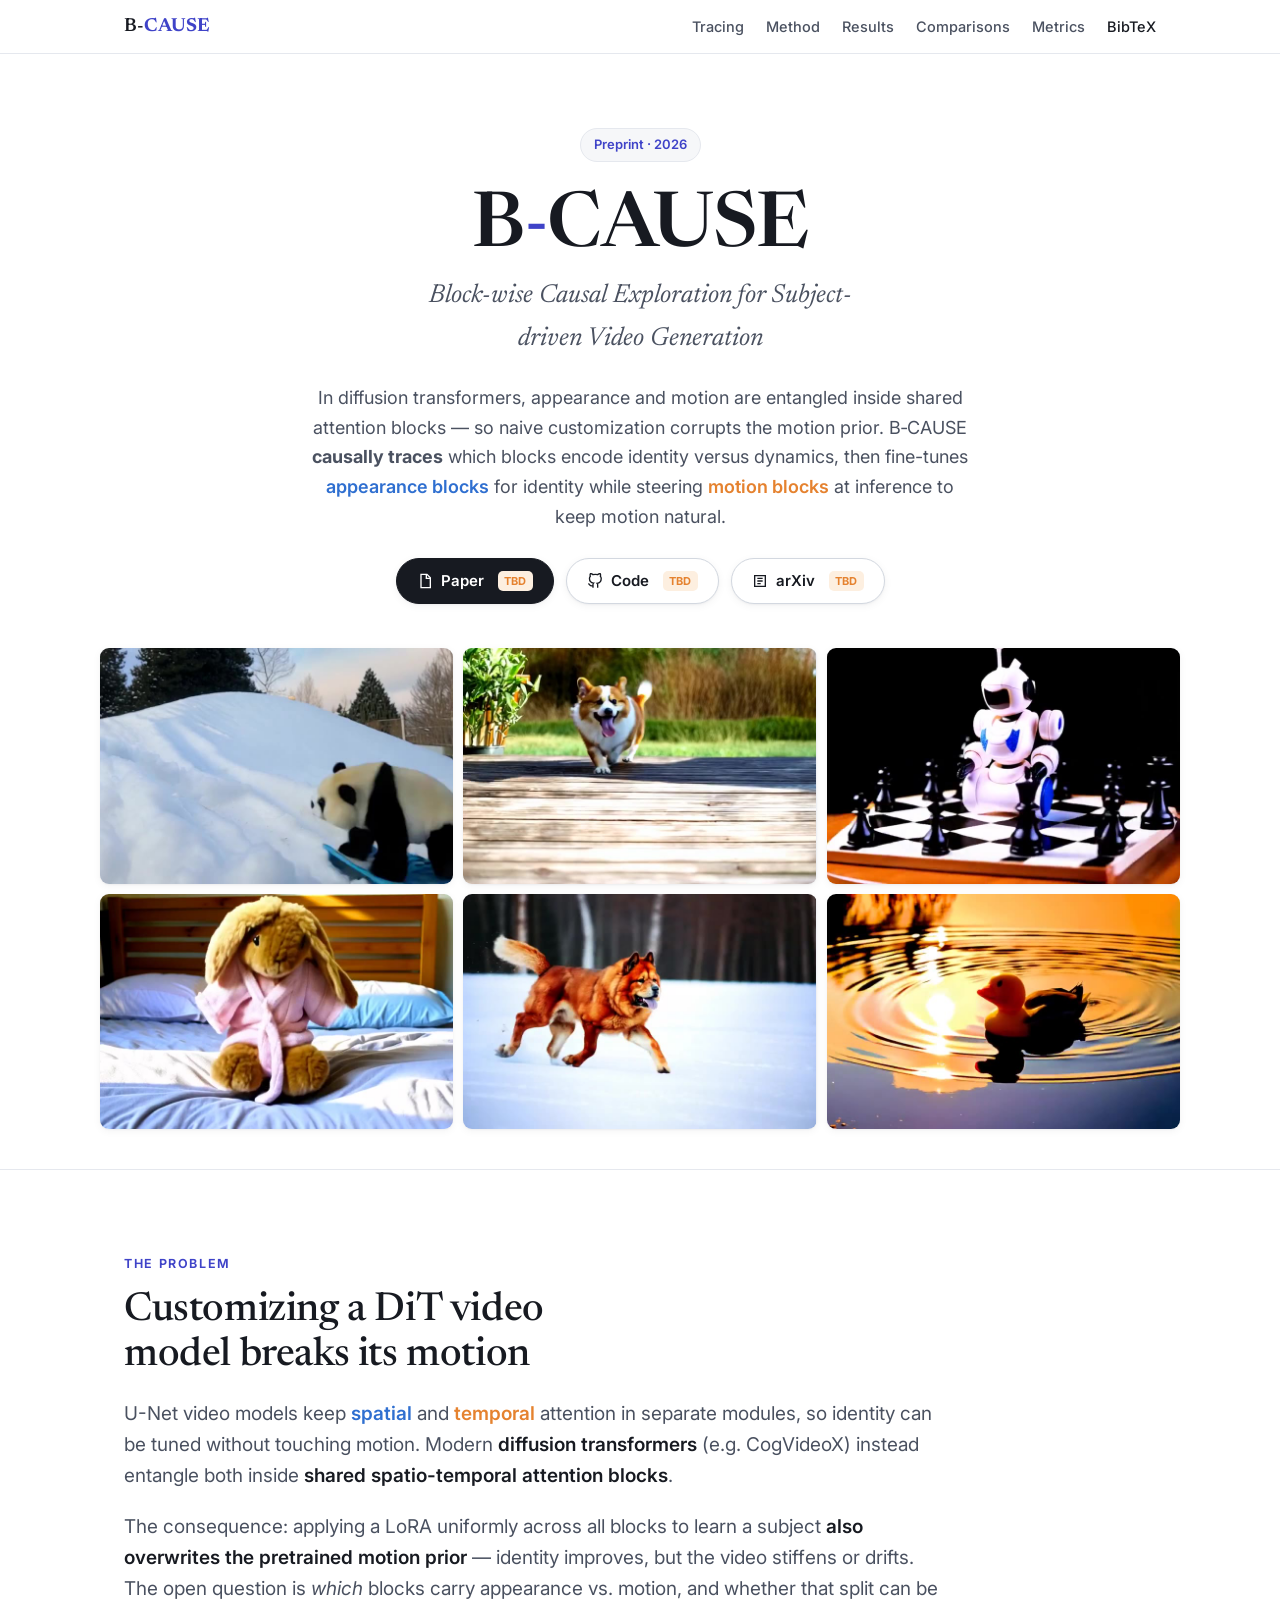
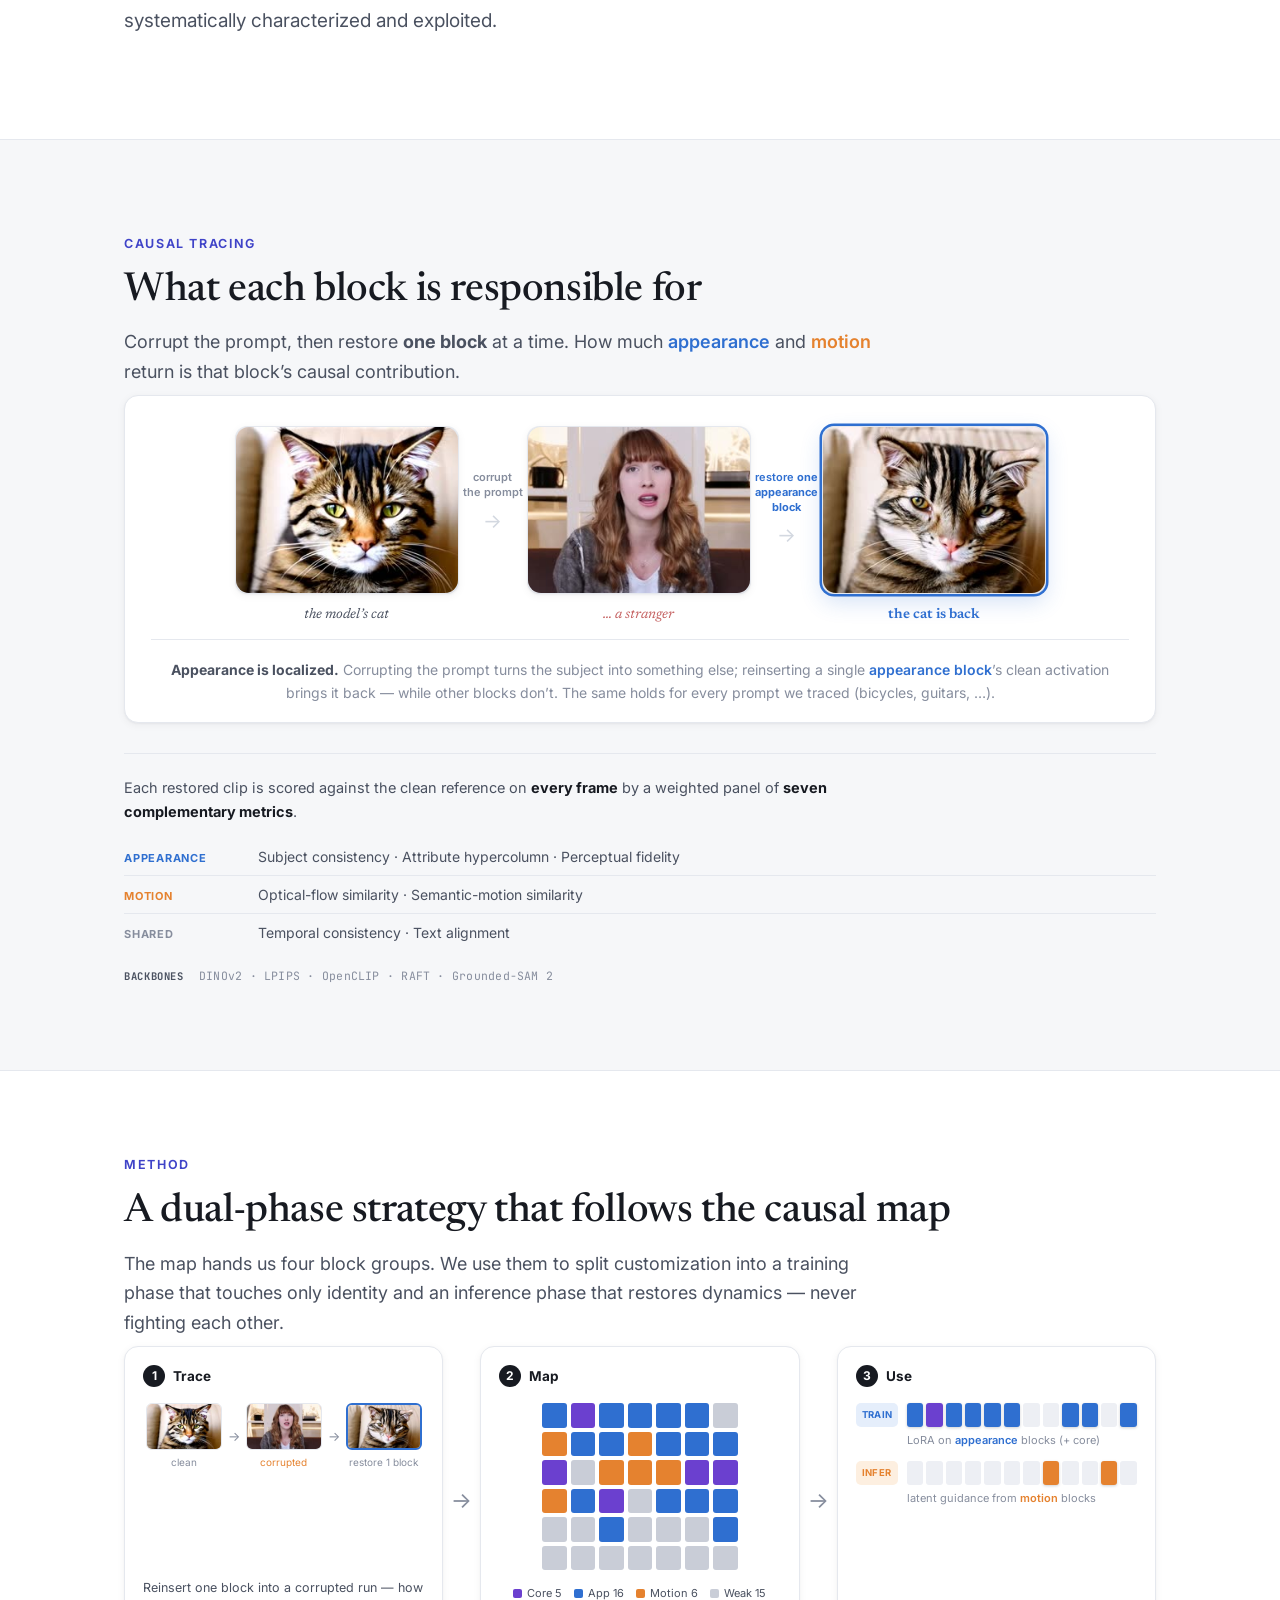
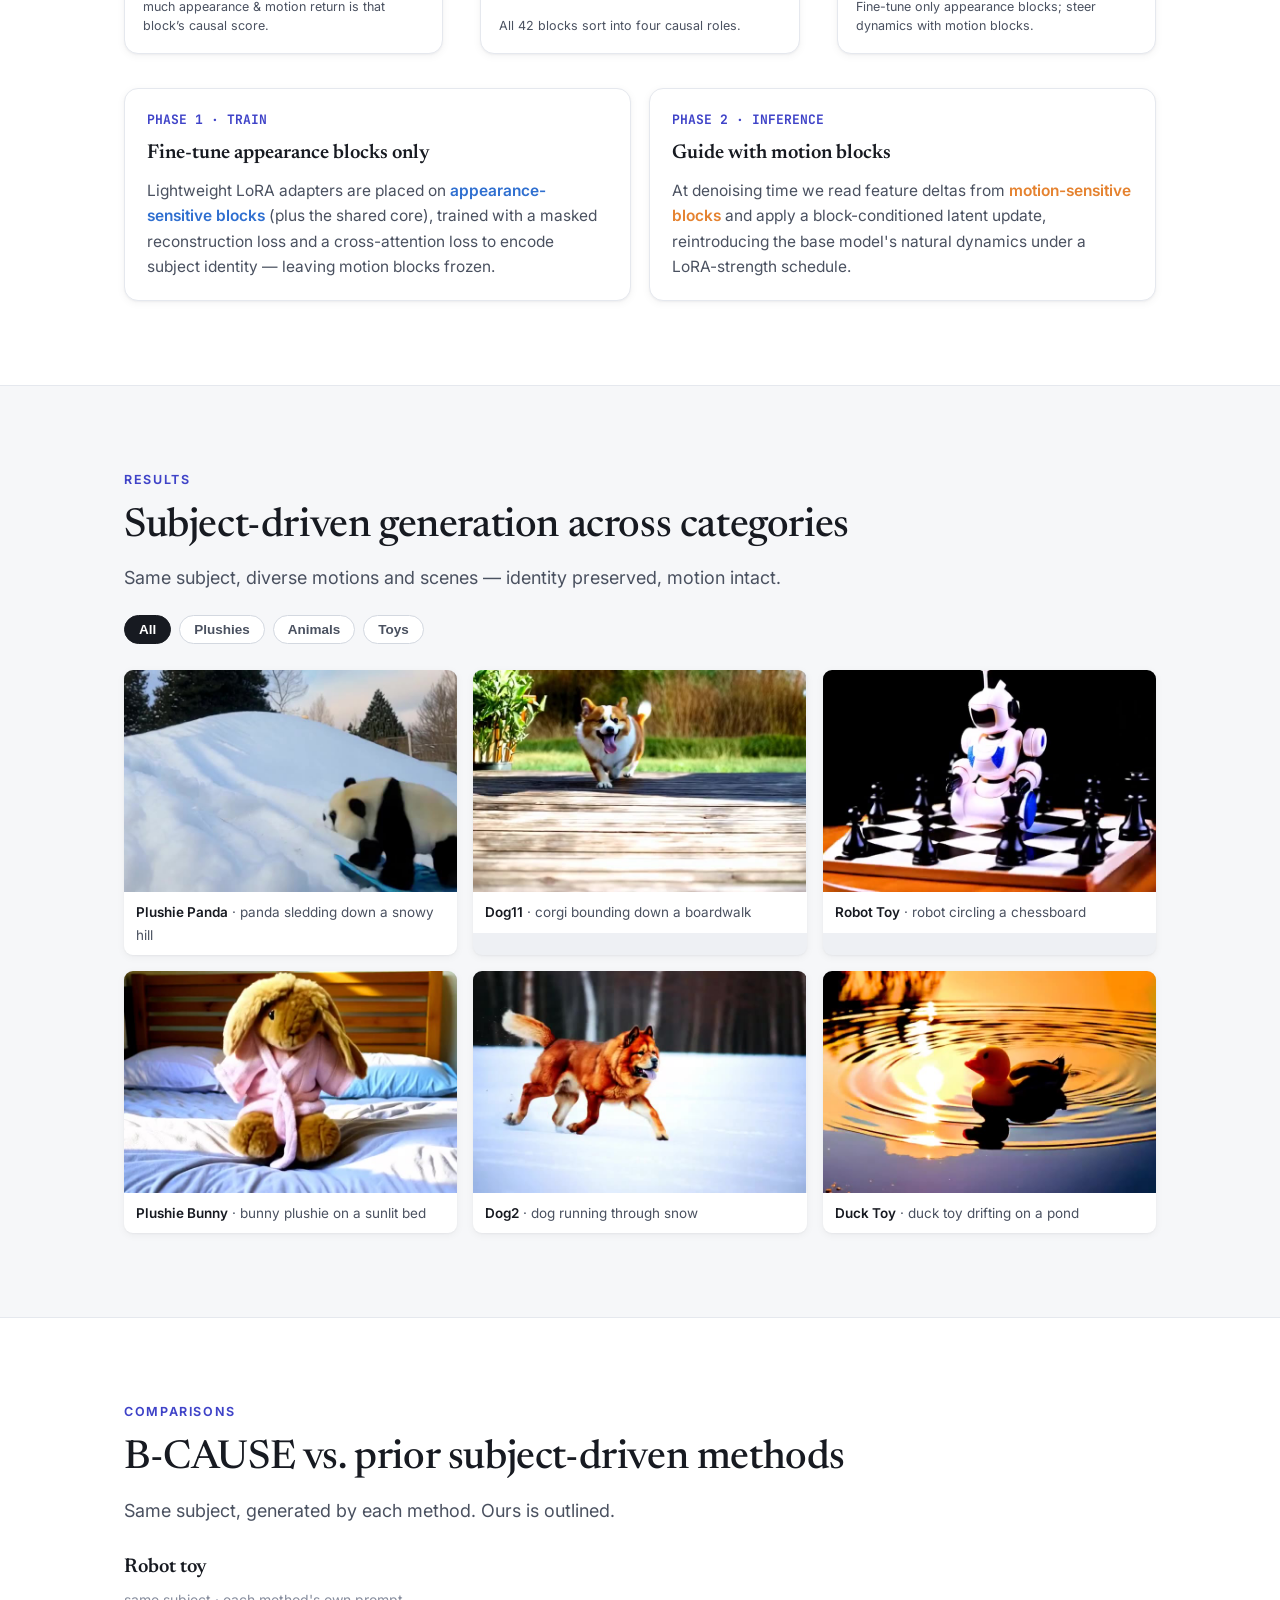
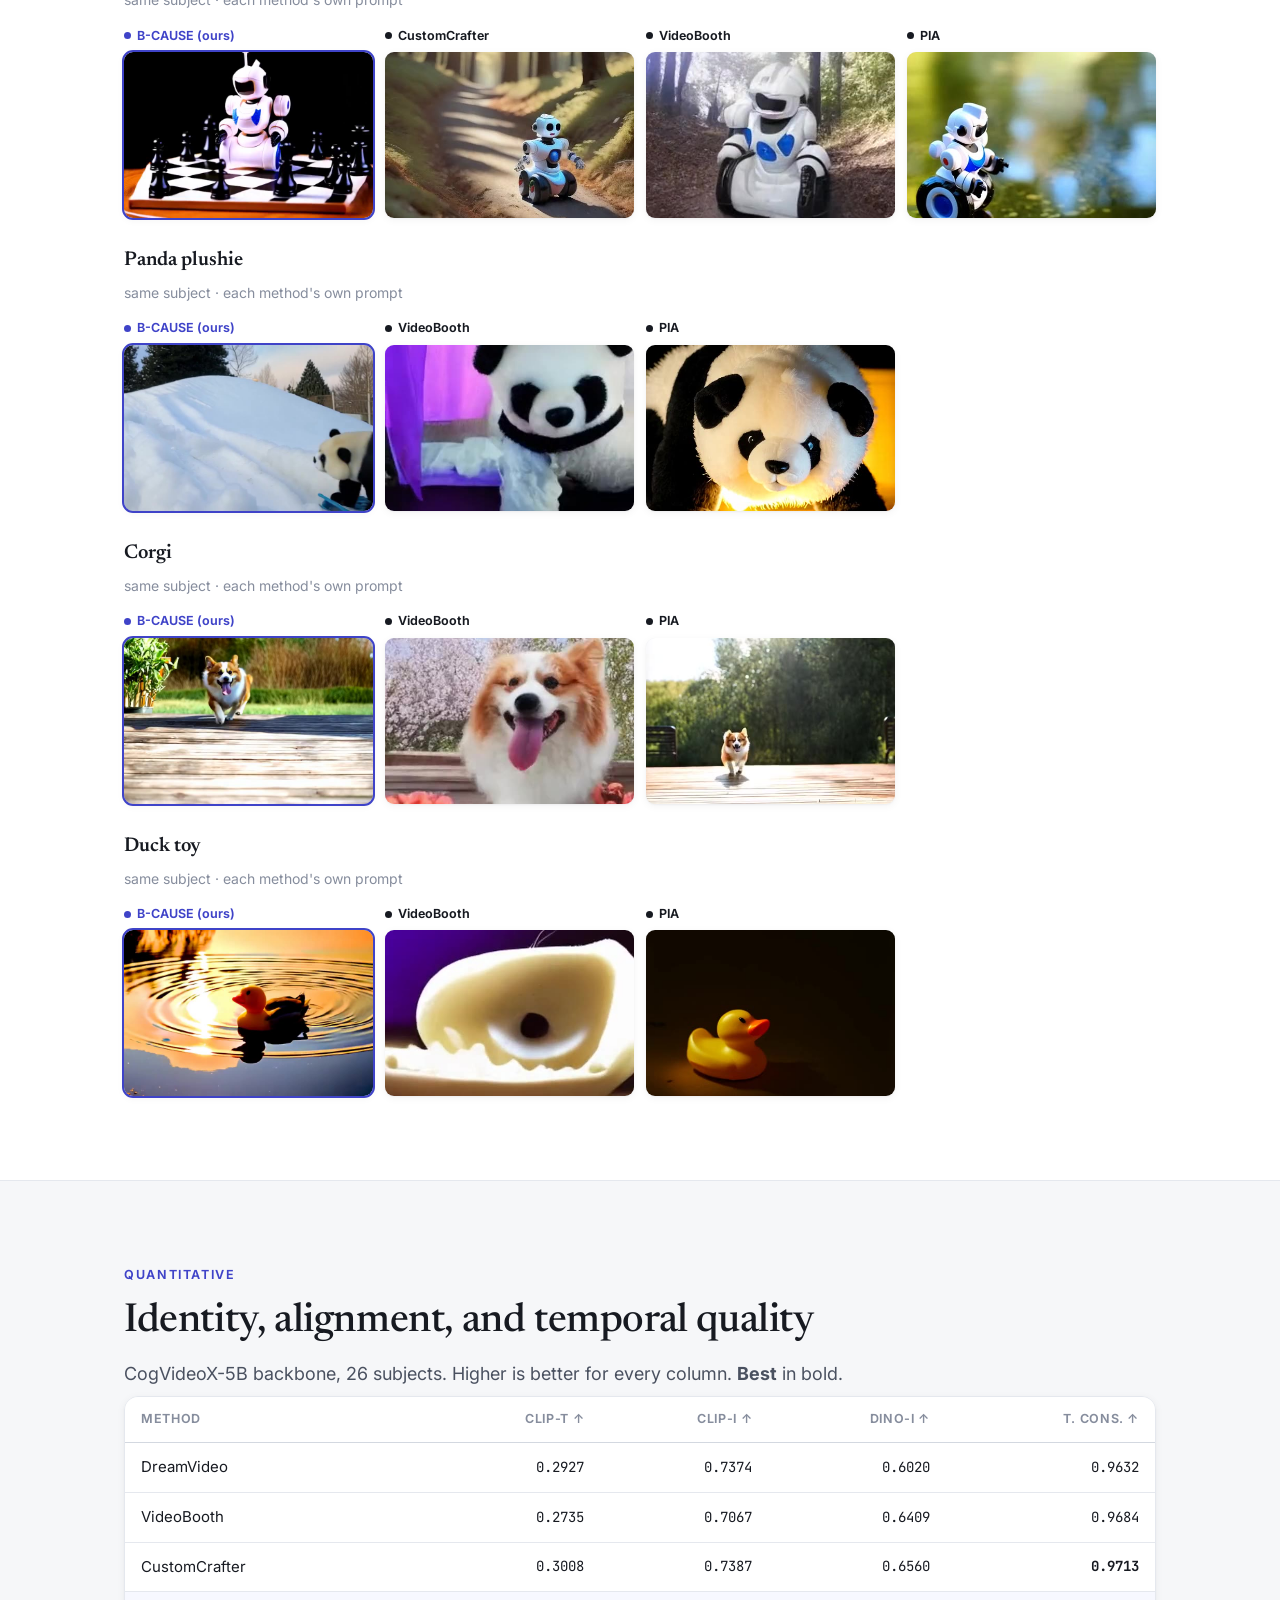
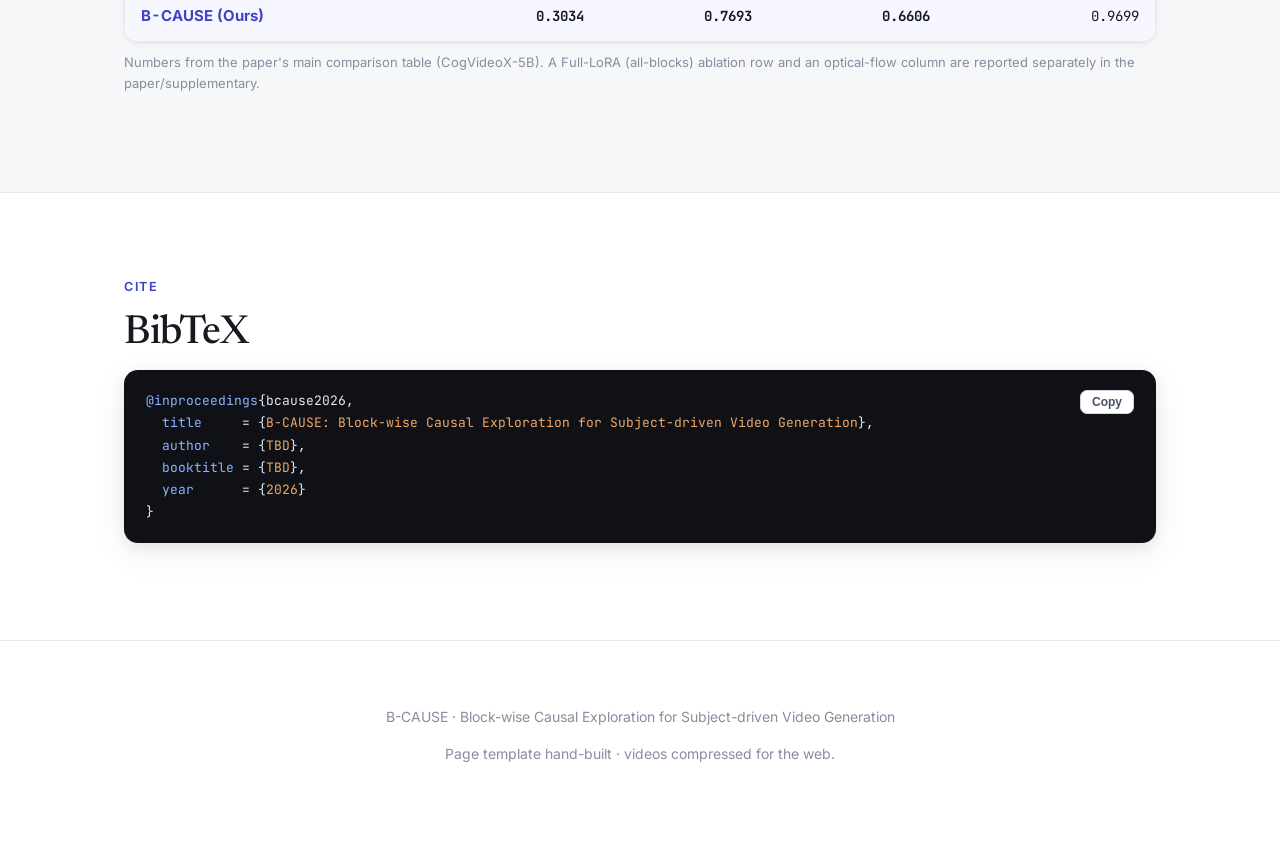
==== index.html @ 6e9d8b95 "Tracing polish: tighten recovery card (smaller images) + rebuild scoring as an aligned professional " ====
<!DOCTYPE html>
<html lang="en">
<head>
<meta charset="utf-8">
<meta name="viewport" content="width=device-width, initial-scale=1">
<title>B-CAUSE: Block-wise Causal Exploration for Subject-driven Video Generation</title>
<meta name="description" content="B-CAUSE traces block-level causal roles in video diffusion transformers, then selectively fine-tunes appearance blocks for subject customization while preserving the pretrained motion prior.">
<link rel="preconnect" href="https://fonts.googleapis.com">
<link rel="preconnect" href="https://fonts.gstatic.com" crossorigin>
<link href="https://fonts.googleapis.com/css2?family=Inter:wght@400;500;600;650;700&family=Newsreader:ital,opsz,wght@0,6..72,400;0,6..72,500;0,6..72,600;1,6..72,400&family=JetBrains+Mono:wght@400;600;700&display=swap" rel="stylesheet">
<link rel="stylesheet" href="css/style.css">
</head>
<body>

<!-- NAV -->
<nav class="nav">
  <div class="nav-inner">
    <span class="nav-logo">B&#8209;<b>CAUSE</b></span>
    <div class="nav-links">
      <a href="#causal-map">Tracing</a>
      <a href="#method">Method</a>
      <a href="#results">Results</a>
      <a href="#comparisons">Comparisons</a>
      <a href="#quant">Metrics</a>
      <a href="#cite">BibTeX</a>
    </div>
  </div>
</nav>

<!-- HERO -->
<header class="hero wrap">
  <div class="venue">Preprint &middot; 2026</div>
  <h1>B<span class="amp">&#8209;</span>CAUSE</h1>
  <p class="subtitle">Block-wise Causal Exploration for Subject-driven Video Generation</p>
  <!-- AUTHORS: intentionally omitted for the portfolio version (see NIGHT_LOG). -->
  <p class="tagline">
    In diffusion transformers, appearance and motion are entangled inside shared attention blocks &mdash;
    so naive customization corrupts the motion prior. B&#8209;CAUSE <b>causally traces</b> which blocks encode
    identity versus dynamics, then fine-tunes <span class="hl-app">appearance blocks</span> for identity while
    steering <span class="hl-mot">motion blocks</span> at inference to keep motion natural.
  </p>
  <div class="btn-row">
    <a class="btn primary" href="#" data-placeholder>
      <svg class="ic" viewBox="0 0 24 24" fill="none" stroke="currentColor" stroke-width="2"><path d="M6 2h9l5 5v15H6z"/><path d="M14 2v6h6"/></svg>
      Paper <span class="placeholder-tag">TBD</span>
    </a>
    <a class="btn" href="#" data-placeholder>
      <svg class="ic" viewBox="0 0 24 24" fill="none" stroke="currentColor" stroke-width="2"><path d="M9 19c-5 1.5-5-2.5-7-3m14 6v-3.9a3.4 3.4 0 0 0-.9-2.6c3-.3 6.2-1.5 6.2-6.7A5.2 5.2 0 0 0 20 4.8 4.9 4.9 0 0 0 19.9 1S18.7.6 16 2.5a13.4 13.4 0 0 0-7 0C6.3.6 5.1 1 5.1 1A4.9 4.9 0 0 0 5 4.8 5.2 5.2 0 0 0 3.7 8.4c0 5.2 3.2 6.4 6.2 6.7a3.4 3.4 0 0 0-.9 2.6V22"/></svg>
      Code <span class="placeholder-tag">TBD</span>
    </a>
    <a class="btn" href="#" data-placeholder>
      <svg class="ic" viewBox="0 0 24 24" fill="none" stroke="currentColor" stroke-width="2"><path d="M4 4h16v16H4z"/><path d="M8 8h8M8 12h8M8 16h5"/></svg>
      arXiv <span class="placeholder-tag">TBD</span>
    </a>
  </div>

  <!-- hero video grid (populated from data/media.json) -->
  <div class="hero-grid" id="heroGrid" aria-label="Representative results"></div>
</header>

<!-- PROBLEM -->
<section id="problem">
  <div class="wrap">
    <p class="eyebrow">The problem</p>
    <div class="problem-statement">
      <h2 class="section-title">Customizing a DiT video model breaks its motion</h2>
      <p>
        U-Net video models keep <span class="hl-app">spatial</span> and <span class="hl-mot">temporal</span>
        attention in separate modules, so identity can be tuned without touching motion. Modern
        <span class="key">diffusion transformers</span> (e.g. CogVideoX) instead entangle both inside
        <span class="key">shared spatio-temporal attention blocks</span>.
      </p>
      <p>
        The consequence: applying a LoRA uniformly across all blocks to learn a subject <span class="key">also
        overwrites the pretrained motion prior</span> &mdash; identity improves, but the video stiffens or drifts.
        The open question is <em>which</em> blocks carry appearance vs. motion, and whether that split can be
        systematically characterized and exploited.
      </p>
    </div>
  </div>
</section>

<!-- CAUSAL MAP (signature interactive) -->
<section id="causal-map" class="alt">
  <div class="wrap cm-wrap">
    <p class="eyebrow">Causal tracing</p>
    <h2 class="section-title">What each block is responsible for</h2>
    <p class="section-lead">
      Corrupt the prompt, then restore <b>one block</b> at a time. How much
      <span class="hl-app">appearance</span> and <span class="hl-mot">motion</span> return is that block&rsquo;s causal contribution.
    </p>

    <figure class="figure cm-figure">
      <div class="recover">
        <figure class="rec-f"><div class="rec-img"><img src="assets/img/tr/cat_clean.jpg" alt="clean cat" loading="lazy"></div><figcaption>the model&rsquo;s cat</figcaption></figure>
        <div class="rec-step"><span class="rs-lab">corrupt<br>the prompt</span><span class="rs-arr">&rarr;</span></div>
        <figure class="rec-f"><div class="rec-img bad"><img src="assets/img/tr/cat_corrupt.jpg" alt="a stranger" loading="lazy"></div><figcaption class="bad">&hellip; a stranger</figcaption></figure>
        <div class="rec-step app"><span class="rs-lab">restore <b>one<br>appearance block</b></span><span class="rs-arr">&rarr;</span></div>
        <figure class="rec-f win"><div class="rec-img"><img src="assets/img/tr/cat_app.jpg" alt="the cat is back" loading="lazy"></div><figcaption class="good">the cat is back</figcaption></figure>
      </div>
      <figcaption><b>Appearance is localized.</b> Corrupting the prompt turns the subject into something else; reinserting a single <span class="hl-app">appearance block</span>&rsquo;s clean activation brings it back &mdash; while other blocks don&rsquo;t. The same holds for every prompt we traced (bicycles, guitars, &hellip;).</figcaption>
    </figure>

    <div class="scoring">
      <p class="sc-lead">Each restored clip is scored against the clean reference on <b>every frame</b> by a weighted panel of <b>seven complementary metrics</b>.</p>
      <dl class="sc-spec">
        <div class="sc-line"><dt class="app">Appearance</dt><dd>Subject consistency &middot; Attribute hypercolumn &middot; Perceptual fidelity</dd></div>
        <div class="sc-line"><dt class="mot">Motion</dt><dd>Optical-flow similarity &middot; Semantic-motion similarity</dd></div>
        <div class="sc-line"><dt class="shared">Shared</dt><dd>Temporal consistency &middot; Text alignment</dd></div>
      </dl>
      <p class="sc-models"><span>Backbones</span> DINOv2 &middot; LPIPS &middot; OpenCLIP &middot; RAFT &middot; Grounded-SAM&nbsp;2</p>
    </div>

  </div>
</section>

<!-- METHOD -->
<section id="method">
  <div class="wrap">
    <p class="eyebrow">Method</p>
    <h2 class="section-title">A dual-phase strategy that follows the causal map</h2>
    <p class="section-lead">
      The map hands us four block groups. We use them to split customization into a training phase that touches
      only identity and an inference phase that restores dynamics &mdash; never fighting each other.
    </p>
    <div class="pipeline" id="pipeline"></div>
    <div class="steps">
      <div class="step">
        <div class="n">PHASE 1 &middot; TRAIN</div>
        <h3>Fine-tune appearance blocks only</h3>
        <p>Lightweight LoRA adapters are placed on <span class="hl-app">appearance-sensitive blocks</span> (plus the shared core), trained with a masked reconstruction loss and a cross-attention loss to encode subject identity &mdash; leaving motion blocks frozen.</p>
      </div>
      <div class="step">
        <div class="n">PHASE 2 &middot; INFERENCE</div>
        <h3>Guide with motion blocks</h3>
        <p>At denoising time we read feature deltas from <span class="hl-mot">motion-sensitive blocks</span> and apply a block-conditioned latent update, reintroducing the base model's natural dynamics under a LoRA-strength schedule.</p>
      </div>
    </div>
  </div>
</section>

<!-- RESULTS GALLERY -->
<section id="results" class="alt">
  <div class="wrap">
    <p class="eyebrow">Results</p>
    <h2 class="section-title">Subject-driven generation across categories</h2>
    <p class="section-lead">Same subject, diverse motions and scenes &mdash; identity preserved, motion intact.</p>
    <div class="filter-row" id="galFilters"></div>
    <div class="gallery-grid" id="galleryGrid"></div>
  </div>
</section>

<!-- COMPARISONS -->
<section id="comparisons">
  <div class="wrap">
    <p class="eyebrow">Comparisons</p>
    <h2 class="section-title">B-CAUSE vs. prior subject-driven methods</h2>
    <p class="section-lead">Same subject, generated by each method. Ours is outlined.</p>
    <div id="cmpContainer"></div>
  </div>
</section>

<!-- QUANTITATIVE -->
<section id="quant" class="alt">
  <div class="wrap">
    <p class="eyebrow">Quantitative</p>
    <h2 class="section-title">Identity, alignment, and temporal quality</h2>
    <p class="section-lead" id="quantLead">CogVideoX-5B backbone. Higher is better for all columns.</p>
    <div class="tbl-scroll" id="metricsTable"></div>
    <p class="tbl-note" id="metricsNote"></p>
  </div>
</section>

<!-- CITE -->
<section id="cite">
  <div class="wrap">
    <p class="eyebrow">Cite</p>
    <h2 class="section-title">BibTeX</h2>
    <pre class="bibtex" id="bibtex"><button class="copy-btn" onclick="copyBib()">Copy</button><span class="k">@inproceedings</span>{bcause2026,
  <span class="k">title</span>     = {<span class="s">B-CAUSE: Block-wise Causal Exploration for Subject-driven Video Generation</span>},
  <span class="k">author</span>    = {<span class="s">TBD</span>},
  <span class="k">booktitle</span> = {<span class="s">TBD</span>},
  <span class="k">year</span>      = {<span class="s">2026</span>}
}</pre>
  </div>
</section>

<footer>
  <div class="wrap">
    <p>B-CAUSE &middot; Block-wise Causal Exploration for Subject-driven Video Generation</p>
    <p style="margin-top:6px">Page template hand-built &middot; videos compressed for the web.</p>
  </div>
</footer>

<script src="js/main.js"></script>
<script src="js/pipeline.js"></script>
</body>
</html>
---- css/style.css ----
/* ============================================================
   B-CAUSE project page — clean light academic system
   Palette aligned to paper Fig.B: appearance = blue, motion = orange
   ============================================================ */
:root {
  /* ink */
  --ink: #171a21;
  --ink-2: #4a5160;
  --muted: #868d9d;
  /* surfaces */
  --surface: #ffffff;
  --surface-alt: #f6f7f9;
  --surface-sunk: #eef0f4;
  --hairline: #e5e8ee;
  --hairline-strong: #d3d8e0;
  /* brand */
  --accent: #3f43c8;      /* indigo — links / UI */
  --accent-ink: #2e31a6;
  /* semantic (block groups) */
  --app: #2f6fd0;         /* appearance — blue */
  --app-soft: #e5eefb;
  --mot: #e5822f;         /* motion — orange */
  --mot-soft: #fdefe0;
  --core: #6b40cf;        /* core — purple */
  --core-soft: #ece5fb;
  --weak: #aeb5c2;        /* weak — gray */
  --weak-soft: #eef0f3;
  /* geometry */
  --maxw: 1080px;
  --radius: 14px;
  --radius-sm: 9px;
  --shadow-sm: 0 1px 2px rgba(20,24,34,.04), 0 2px 8px rgba(20,24,34,.05);
  --shadow-md: 0 4px 14px rgba(20,24,34,.07), 0 10px 34px rgba(20,24,34,.07);
  --shadow-lg: 0 10px 40px rgba(20,24,34,.12);
  --sans: "Inter", system-ui, -apple-system, "Segoe UI", Roboto, sans-serif;
  --serif: "Newsreader", Georgia, "Times New Roman", serif;
  --mono: "JetBrains Mono", ui-monospace, "SF Mono", Menlo, monospace;
}

* { box-sizing: border-box; }
html { scroll-behavior: smooth; -webkit-text-size-adjust: 100%; }
body {
  margin: 0;
  font-family: var(--sans);
  color: var(--ink);
  background: var(--surface);
  line-height: 1.65;
  font-size: 17px;
  -webkit-font-smoothing: antialiased;
  text-rendering: optimizeLegibility;
}
img, video { max-width: 100%; display: block; }
a { color: var(--accent); text-decoration: none; }
a:hover { color: var(--accent-ink); }
::selection { background: #dfe2fb; }

/* ---------- layout ---------- */
.wrap { max-width: var(--maxw); margin: 0 auto; padding: 0 24px; }
section { padding: 84px 0; border-top: 1px solid var(--hairline); }
section.alt { background: var(--surface-alt); }
.eyebrow {
  font-size: 12.5px; font-weight: 650; letter-spacing: .13em; text-transform: uppercase;
  color: var(--accent); margin: 0 0 14px;
}
h2.section-title {
  font-family: var(--serif); font-weight: 500; font-size: clamp(28px, 4vw, 40px);
  line-height: 1.12; letter-spacing: -.01em; margin: 0 0 14px;
}
.section-lead { font-size: 18px; color: var(--ink-2); max-width: 68ch; margin: 0 0 8px; }

/* ---------- nav ---------- */
.nav {
  position: sticky; top: 0; z-index: 50;
  backdrop-filter: saturate(1.4) blur(10px);
  background: rgba(255,255,255,.82);
  border-bottom: 1px solid var(--hairline);
}
.nav-inner { max-width: var(--maxw); margin: 0 auto; padding: 11px 24px;
  display: flex; align-items: center; gap: 20px; }
.nav-logo { font-family: var(--serif); font-weight: 600; font-size: 19px; letter-spacing: .01em; color: var(--ink); }
.nav-logo b { color: var(--accent); }
.nav-links { margin-left: auto; display: flex; gap: 22px; }
.nav-links a { color: var(--ink-2); font-size: 14.5px; font-weight: 500; }
.nav-links a:hover { color: var(--ink); }
@media (max-width: 720px) { .nav-links { display: none; } }

/* ---------- hero ---------- */
.hero { padding: 74px 0 40px; text-align: center; border-top: none; }
.hero h1 {
  font-family: var(--serif); font-weight: 550;
  font-size: clamp(38px, 7vw, 76px); line-height: 1.02; letter-spacing: -.02em;
  margin: 6px 0 8px;
}
.hero h1 .amp { color: var(--accent); }
.hero .subtitle {
  font-family: var(--serif); font-style: italic; font-weight: 400;
  font-size: clamp(19px, 2.6vw, 26px); color: var(--ink-2); margin: 0 auto 22px; max-width: 30ch;
}
.hero .tagline { font-size: 18px; color: var(--ink-2); max-width: 60ch; margin: 0 auto 26px; }
.venue { display: inline-block; font-size: 13px; font-weight: 600; color: var(--accent);
  background: var(--surface-alt); border: 1px solid var(--hairline);
  padding: 5px 13px; border-radius: 100px; margin-bottom: 22px; }
.authors { color: var(--ink-2); font-size: 16px; margin: 0 0 4px; }
.affil { color: var(--muted); font-size: 14px; margin: 0 0 24px; }

.btn-row { display: flex; gap: 12px; justify-content: center; flex-wrap: wrap; margin-bottom: 8px; }
.btn {
  display: inline-flex; align-items: center; gap: 8px;
  padding: 10px 20px; border-radius: 100px; font-weight: 600; font-size: 15px;
  border: 1px solid var(--hairline-strong); background: var(--surface); color: var(--ink);
  box-shadow: var(--shadow-sm); transition: transform .15s ease, box-shadow .15s ease, border-color .15s;
}
.btn:hover { transform: translateY(-1px); box-shadow: var(--shadow-md); color: var(--ink); border-color: var(--hairline-strong); }
.btn.primary { background: var(--ink); color: #fff; border-color: var(--ink); }
.btn.primary:hover { color: #fff; }
.btn .ic { width: 16px; height: 16px; }
.placeholder-tag { font-size: 11px; font-weight: 700; color: var(--mot);
  background: var(--mot-soft); padding: 1px 6px; border-radius: 5px; margin-left: 6px; letter-spacing: .03em; }

/* ---------- hero video grid ---------- */
.hero-grid {
  margin-top: 44px; display: grid; gap: 10px;
  grid-template-columns: repeat(3, 1fr);
}
.hero-grid .cell { border-radius: var(--radius-sm); overflow: hidden; background: var(--surface-sunk);
  aspect-ratio: 3/2; box-shadow: var(--shadow-sm); }
.hero-grid video { width: 100%; height: 100%; object-fit: cover; }
@media (max-width: 900px) { .hero-grid { grid-template-columns: repeat(2, 1fr); } }

/* ---------- generic video card ---------- */
.vcard { border-radius: var(--radius-sm); overflow: hidden; background: var(--surface-sunk);
  box-shadow: var(--shadow-sm); position: relative; }
.vcard video { width: 100%; aspect-ratio: 3/2; object-fit: cover; background: #000; }
.vcard .cap { padding: 9px 12px; font-size: 13.5px; color: var(--ink-2); background: var(--surface); }
.vcard .cap b { color: var(--ink); font-weight: 600; }

/* ---------- gallery ---------- */
.filter-row { display: flex; gap: 8px; flex-wrap: wrap; margin: 22px 0 26px; }
.chip {
  font-size: 13.5px; font-weight: 600; color: var(--ink-2);
  padding: 6px 14px; border-radius: 100px; border: 1px solid var(--hairline-strong);
  background: var(--surface); cursor: pointer; transition: all .15s;
}
.chip:hover { border-color: var(--muted); color: var(--ink); }
.chip.on { background: var(--ink); color: #fff; border-color: var(--ink); }
.gallery-grid { display: grid; grid-template-columns: repeat(3, 1fr); gap: 16px; }
@media (max-width: 860px) { .gallery-grid { grid-template-columns: repeat(2, 1fr); } }
@media (max-width: 560px) { .gallery-grid { grid-template-columns: 1fr; } }

/* ---------- problem band ---------- */
.problem-statement { max-width: 74ch; }
.problem-statement p { font-size: 19px; color: var(--ink-2); }
.problem-statement .section-title { max-width: 20ch; }
.key { color: var(--ink); font-weight: 600; }
.hl-app { color: var(--app); font-weight: 600; }
.hl-mot { color: var(--mot); font-weight: 600; }

/* ============================================================
   Interactive causal map
   ============================================================ */
.cm-wrap { margin-top: 10px; }
.cm-layout { display: grid; grid-template-columns: minmax(0, 1fr) 340px; gap: 28px; align-items: start; }
.cm-layout > div:first-child { min-width: 0; }
@media (max-width: 900px) { .cm-layout { grid-template-columns: minmax(0, 1fr); } }

.cm-legend { display: flex; gap: 16px; flex-wrap: wrap; margin: 6px 0 18px; align-items: center; }
.cm-legend .lg { display: inline-flex; align-items: center; gap: 7px; font-size: 13.5px; color: var(--ink-2); cursor: pointer;
  padding: 3px 4px; border-radius: 6px; user-select: none; }
.cm-legend .lg:hover { color: var(--ink); }
.cm-legend .sw { width: 13px; height: 13px; border-radius: 4px; }
.cm-legend .lg.off { opacity: .38; }

.cm-chart {
  background: var(--surface); border: 1px solid var(--hairline); border-radius: var(--radius);
  padding: 18px 16px 10px; box-shadow: var(--shadow-sm); overflow-x: auto; min-width: 0;
}
.cm-bars { min-width: 0; position: relative; }
.cm-dumb { width: 100%; height: auto; display: block; overflow: visible; }
/* specialization scorecards */
.spec-row { display: flex; align-items: center; gap: 22px; padding: 15px 10px; border-bottom: 1px solid var(--hairline);
  cursor: pointer; transition: background .12s; border-radius: 8px; }
.spec-row:hover, .spec-row.active { background: var(--surface-alt); }
.spec-row.grp-start { margin-top: 10px; }
.sr-cat { flex: 0 0 100px; font-size: 13px; color: var(--ink-2); display: flex; align-items: center; gap: 8px; }
.sr-cat b { font-family: var(--serif); font-size: 18px; font-weight: 600; color: var(--ink); }
.sr-dot { width: 11px; height: 11px; border-radius: 50%; flex: 0 0 auto; }
.sr-dot.core { background: var(--core); } .sr-dot.app { background: var(--app); }
.sr-dot.mot { background: var(--mot); } .sr-dot.weak { background: var(--weak); }
.sr-meters { display: flex; gap: 30px; flex: 1; min-width: 0; }
.sr-m { display: flex; align-items: center; gap: 11px; flex: 1; min-width: 0; }
.sr-mlab { font-size: 12.5px; color: var(--ink-2); font-weight: 600; flex: 0 0 74px; text-align: right; }
.sr-track { flex: 1; height: 9px; background: #eceef3; border-radius: 6px; overflow: hidden; min-width: 48px; }
.sr-fill { height: 100%; border-radius: 6px; transition: width .3s ease; }
.sr-fill.app { background: var(--app); }
.sr-fill.mot { background: var(--mot); }
.sr-word { font-size: 11.5px; font-weight: 700; flex: 0 0 40px; }
.sr-word.s { color: var(--ink); }
.sr-word.w { color: var(--muted); }
.sr-arrow { color: var(--muted); font-size: 19px; flex: 0 0 auto; }
.sr-out { flex: 0 0 auto; display: flex; align-items: center; gap: 13px; }
.sr-role { font-size: 12.5px; color: var(--muted); }
.sr-concl { font-size: 14px; font-weight: 700; padding: 6px 15px; border-radius: 100px; flex: 0 0 auto; white-space: nowrap; }
.sr-concl.core { color: var(--core); background: var(--core-soft); }
.sr-concl.app { color: var(--app); background: var(--app-soft); }
.sr-concl.mot { color: var(--mot); background: var(--mot-soft); }
.sr-concl.weak { color: #6b7280; background: var(--weak-soft); }
@media (max-width: 820px) {
  .spec-row { flex-wrap: wrap; gap: 8px 16px; }
  .sr-meters { flex-basis: 100%; order: 3; flex-direction: column; gap: 8px; }
  .sr-out { order: 2; margin-left: auto; } .sr-arrow { display: none; }
  .sr-role { display: none; }
}
.cm-dz { cursor: pointer; }
.cm-sbar { transition: filter .12s; }
.cm-dz:hover .cm-sbar, .cm-dz.active .cm-sbar { filter: drop-shadow(0 2px 5px rgba(20,24,34,.3)); }
.cm-dz.active .cm-blab { fill: var(--ink); font-weight: 700; }
.cm-blab { font-family: var(--mono); font-size: 13px; font-weight: 600; fill: var(--ink-2); transition: fill .12s; }
.cm-zlab { font-family: var(--mono); font-size: 11px; fill: #aeb4c0; }
.cm-glab { font-family: var(--sans); font-size: 13px; font-weight: 600; }
.cm-axtitle { font-family: var(--mono); font-size: 12px; fill: var(--muted); letter-spacing: .02em; }
.cm-dircue { font-family: var(--sans); font-size: 11.5px; font-weight: 700; opacity: .9; }
.cm-slope { transition: stroke-width .14s; }
.cm-sd { transition: r .14s; filter: drop-shadow(0 1px 2px rgba(20,24,34,.18)); }
.cm-halo { transition: opacity .14s, r .14s; }
.cm-dz:hover .cm-slope, .cm-dz.active .cm-slope { stroke-width: 5; }
.cm-dz:hover .cm-sd, .cm-dz.active .cm-sd { r: 8; }
.cm-dz:hover .cm-halo, .cm-dz.active .cm-halo { opacity: .3; r: 14; }
.cm-dz .cm-blab { transition: fill .14s; }
.cm-dz.active .cm-blab, .cm-dz:hover .cm-blab { fill: var(--ink); }
.dotleg { display: inline-block; width: 11px; height: 11px; border-radius: 50%; vertical-align: -1px; margin-right: 3px; }
.dotleg.app { background: var(--app); }
.dotleg.mot { background: var(--mot); }
.cm-col { flex: 1 1 0; display: flex; flex-direction: column; cursor: pointer; position: relative; }
.cm-half { height: 150px; width: 100%; display: flex; justify-content: center; position: relative; z-index: 1; }
.cm-half.up { align-items: flex-end; }
.cm-half.down { align-items: flex-start; }
.cm-half .bar { position: relative; width: 60%; min-height: 1.5px; transition: opacity .15s, filter .15s; }
.cm-col.core .bar { width: 74%; }
.cm-coreband { position: absolute; inset: 9px 8% 15px 8%; background: rgba(107, 64, 207, .085);
  border-radius: 6px; z-index: 0; pointer-events: none; transition: background .15s; }
.cm-col.core:hover .cm-coreband, .cm-col.core.active .cm-coreband { background: rgba(107, 64, 207, .17); }
.cm-star { position: absolute; top: -3px; left: 50%; transform: translateX(-50%); color: var(--core);
  font-size: 11px; line-height: 1; z-index: 2; pointer-events: none; }
.cm-half.up .bar { border-radius: 3px 3px 0 0; }
.cm-half.down .bar { border-radius: 0 0 3px 3px; }
.cm-dot { position: absolute; left: 50%; border-radius: 50%; box-shadow: 0 0 0 1.5px var(--surface); }
.cm-half.up .cm-dot { top: 0; transform: translate(-50%, -50%); }
.cm-half.down .cm-dot { bottom: 0; transform: translate(-50%, 50%); }
.cm-col.dim .cm-dot { opacity: .14; }
.cm-baseline { position: absolute; left: 0; right: 0; top: 150px; height: 0;
  border-top: 1.5px solid var(--hairline-strong); pointer-events: none; z-index: 1; }

/* core-vs-rest callout */
.cm-corebox { display: flex; gap: 24px; align-items: center; justify-content: space-between;
  background: linear-gradient(180deg, #faf8ff, #fbfbfd); border: 1px solid #e8e3f6;
  border-radius: var(--radius); padding: 16px 22px; margin: 4px 0 22px; box-shadow: var(--shadow-sm); }
.cm-corebox .cb-text { max-width: 60ch; }
.cm-corebox .cb-title { font-family: var(--serif); font-size: 18px; font-weight: 600; margin-bottom: 5px; }
.cm-corebox .cb-text p { font-size: 14px; color: var(--ink-2); margin: 0; line-height: 1.55; }
.cm-corebox .cb-chart { flex: 0 0 300px; }
.cm-mini { width: 300px; height: auto; display: block; }
.cm-mini-v { font-family: var(--mono); font-size: 11px; fill: var(--muted); }
.cm-mini-v.core { fill: var(--core); font-weight: 700; }
.cm-mini-lab { font-family: var(--sans); font-size: 12px; font-weight: 600; fill: var(--ink-2); }
.cm-mini-leg { font-family: var(--sans); font-size: 11px; font-weight: 600; }
@media (max-width: 820px) { .cm-corebox { flex-direction: column; align-items: stretch; }
  .cm-corebox .cb-chart { flex: none; } .cm-mini { margin: 0 auto; } }
.cm-col .lbl { font-size: 9px; color: var(--muted); margin-top: 5px; font-family: var(--mono);
  line-height: 1; height: 10px; text-align: center; }
/* curated specialist view */
.cm-col.big .bar { width: 40%; border-radius: 4px 4px 0 0; }
.cm-col.big.down .bar, .cm-half.down .bar { }
.cm-col.big .lbl { font-size: 14px; font-weight: 700; color: var(--ink-2); font-family: var(--mono); height: 16px; margin-top: 9px; }
.cm-col.big.active .lbl { color: var(--ink); }
.cm-col.cm-spacer { flex: 0 0 44px; pointer-events: none; cursor: default; }
.cm-col.cm-spacer::after { display: none; }
.cm-col.dim .bar { opacity: .12; }
.cm-col.active .bar { filter: drop-shadow(0 2px 7px rgba(20,24,34,.34)); }
.cm-col.active .lbl { color: var(--ink); font-weight: 700; }
.cm-col::after { /* hover ring */
  content: ""; position: absolute; inset: 0 -1px 12px -1px; border-radius: 6px;
  background: transparent; transition: background .15s; z-index: -1;
}
.cm-col:hover::after { background: var(--surface-alt); }
.cm-axis { display: flex; justify-content: space-between; font-size: 11px; color: var(--muted);
  margin-top: 8px; padding: 0 2px; font-family: var(--mono); }
.cm-dirlegend { display: flex; gap: 18px; font-size: 12.5px; font-weight: 600; margin: 2px 2px 12px; }
.cm-dirlegend .up { color: var(--app); }
.cm-dirlegend .down { color: var(--mot); }
.cm-dirlegend .nrm { color: var(--muted); font-weight: 500; }

/* scatter */
.cm-chart-scatter { padding: 14px 14px 8px; overflow-x: auto; }
.cm-scatter { min-width: 560px; }
.cm-svg { width: 100%; height: auto; display: block; overflow: visible; }
.cm-pt { cursor: pointer; transition: opacity .18s; }
.cm-pt .cm-dot2 { transition: stroke-width .12s; }
.cm-pt:hover .cm-dot2, .cm-pt.active .cm-dot2 { stroke: var(--ink); stroke-width: 2.5;
  filter: drop-shadow(0 2px 5px rgba(20,24,34,.35)); }
.cm-ptlab { fill: #fff; font-family: var(--mono); font-weight: 600; pointer-events: none; }
.cm-axlab { fill: var(--ink-2); font-family: var(--sans); font-size: 13px; font-weight: 600; }
.cm-diaglab { fill: var(--muted); font-family: var(--sans); font-size: 11px; }
.cm-zonelab { fill: var(--core); font-family: var(--sans); font-size: 12.5px; font-weight: 700; opacity: .85; }

/* side panel: restored video + readout */
.cm-panel { position: sticky; top: 74px; }
.cm-video { border-radius: var(--radius-sm); overflow: hidden; background: #000; box-shadow: var(--shadow-md);
  aspect-ratio: 3/2; }
.cm-video video { width: 100%; height: 100%; object-fit: cover; }
.cm-readout { margin-top: 14px; display: flex; align-items: center; gap: 14px; flex-wrap: wrap;
  background: var(--surface); border: 1px solid var(--hairline); border-radius: var(--radius-sm);
  padding: 11px 18px; box-shadow: var(--shadow-sm); }
.cm-readout .ro-block { font-family: var(--serif); font-size: 18px; font-weight: 600;
  display: inline-flex; align-items: center; }
.cm-readout .ro-block .grp { font-family: var(--sans); font-size: 11px; font-weight: 700;
  padding: 2px 9px; border-radius: 100px; margin-left: 9px; }
.cm-readout .ro-m { font-family: var(--mono); font-size: 13px; color: var(--muted); }
.cm-readout .ro-m sub { font-size: 9px; }
.cm-readout .ro-m b { font-size: 15px; color: var(--ink); font-weight: 600; margin-left: 1px; }
.cm-readout .ro-m.app b { color: var(--app); }
.cm-readout .ro-m.mot b { color: var(--mot); }
.cm-readout .ro-desc { color: var(--muted); font-size: 13.5px; margin-left: auto; }
@media (max-width: 680px) { .cm-readout .ro-desc { margin-left: 0; flex-basis: 100%; } }
.cm-figure { margin-top: 30px; background: var(--surface); border: 1px solid var(--hairline);
  border-radius: var(--radius); box-shadow: var(--shadow-sm); padding: 24px 26px 18px; }
.cm-figure > figcaption { margin-top: 22px; padding-top: 18px; border-top: 1px solid var(--hairline); }

/* scoring / metric-source panel */
.cm-scoring { margin-top: 22px; background: var(--surface-alt); border: 1px solid var(--hairline);
  border-radius: var(--radius); padding: 20px 24px; }
.cs-head { font-size: 14.5px; color: var(--ink-2); max-width: 82ch; line-height: 1.55; }
.cs-head b { color: var(--ink); }
.cs-groups { display: grid; grid-template-columns: repeat(3, 1fr); gap: 18px; margin: 16px 0 4px; }
@media (max-width: 720px) { .cs-groups { grid-template-columns: 1fr; gap: 10px; } }
.cs-col { border-left: 3px solid var(--hairline-strong); padding-left: 14px; }
.cs-col.app { border-color: var(--app); }
.cs-col.mot { border-color: var(--mot); }
.cs-col.shared { border-color: var(--muted); }
.cs-lab { font-size: 12px; font-weight: 700; text-transform: uppercase; letter-spacing: .06em; margin-bottom: 6px; }
.cs-col.app .cs-lab { color: var(--app); }
.cs-col.mot .cs-lab { color: var(--mot); }
.cs-col.shared .cs-lab { color: var(--ink-2); }
.cs-col ul { margin: 0; padding: 0; list-style: none; }
.cs-col li { font-size: 13.5px; color: var(--ink-2); padding: 2px 0; }
.cs-models { margin-top: 12px; font-family: var(--mono); font-size: 12px; color: var(--muted); letter-spacing: .02em; }
.grp-core { background: var(--core-soft); color: var(--core); }
.grp-app { background: var(--app-soft); color: var(--app); }
.grp-mot { background: var(--mot-soft); color: var(--mot); }
.grp-weak { background: var(--weak-soft); color: #6b7280; }

/* ---------- method figure ---------- */
.figure { margin: 8px 0 0; }
.figure img { width: 100%; border-radius: var(--radius); border: 1px solid var(--hairline); box-shadow: var(--shadow-sm); background:#fff; }
.figure figcaption { font-size: 14px; color: var(--muted); margin-top: 12px; text-align: center; }
.figure figcaption b { color: var(--ink-2); }

.steps { display: grid; grid-template-columns: repeat(2,1fr); gap: 18px; margin-top: 34px; }
@media (max-width: 720px){ .steps{ grid-template-columns:1fr; } }
.step { background: var(--surface); border: 1px solid var(--hairline); border-radius: var(--radius);
  padding: 20px 22px; box-shadow: var(--shadow-sm); }
.step .n { font-family: var(--mono); font-size: 13px; font-weight: 700; color: var(--accent); }
.step h3 { font-family: var(--serif); font-weight: 600; font-size: 20px; margin: 6px 0 8px; }
.step p { font-size: 15.5px; color: var(--ink-2); margin: 0; }

/* ---------- comparisons ---------- */
.cmp-set { margin-top: 26px; }
.cmp-set h3 { font-family: var(--serif); font-weight: 600; font-size: 20px; margin: 0 0 4px; }
.cmp-set .pl { color: var(--muted); font-size: 14px; margin: 0 0 14px; }
.cmp-row { display: grid; gap: 12px; grid-template-columns: repeat(4, 1fr); }
@media (max-width: 820px){ .cmp-row{ grid-template-columns: repeat(2,1fr);} }
.cmp-cell { }
.cmp-cell .tag { font-size: 12.5px; font-weight: 650; margin-bottom: 6px; display: flex; align-items: center; gap: 6px; }
.cmp-cell.ours .tag { color: var(--accent); }
.cmp-cell .tag .dot { width: 7px; height: 7px; border-radius: 50%; background: currentColor; }
.cmp-cell.ours { }
.cmp-cell.ours .vcard { outline: 2px solid var(--accent); outline-offset: 0; }

/* ---------- quantitative table ---------- */
.tbl-scroll { overflow-x: auto; border-radius: var(--radius); border: 1px solid var(--hairline);
  box-shadow: var(--shadow-sm); margin-top: 6px; }
table.metrics { width: 100%; border-collapse: collapse; font-size: 15px; min-width: 640px; background: var(--surface); }
table.metrics th, table.metrics td { padding: 12px 16px; text-align: right; }
table.metrics th:first-child, table.metrics td:first-child { text-align: left; }
table.metrics thead th { font-size: 12.5px; text-transform: uppercase; letter-spacing: .05em;
  color: var(--muted); font-weight: 650; border-bottom: 1px solid var(--hairline-strong); }
table.metrics tbody td { border-bottom: 1px solid var(--hairline); font-variant-numeric: tabular-nums; font-family: var(--mono); font-size: 14px; }
table.metrics tbody td:first-child { font-family: var(--sans); font-size: 15px; }
table.metrics tbody tr:last-child td { border-bottom: none; }
table.metrics tr.ours { background: #f7f8ff; }
table.metrics tr.ours td:first-child { font-weight: 700; color: var(--accent); }
table.metrics .best { font-weight: 700; color: var(--ink); }
.tbl-note { font-size: 13px; color: var(--muted); margin-top: 10px; }

/* ---------- bibtex / footer ---------- */
.bibtex { background: #0f1117; color: #e6e8ee; border-radius: var(--radius); padding: 20px 22px;
  font-family: var(--mono); font-size: 13px; line-height: 1.7; overflow-x: auto; box-shadow: var(--shadow-md); }
.bibtex .k { color: #8ab4ff; }
.bibtex .s { color: #f0a868; }
.copy-btn { float: right; font-size: 12px; font-weight: 600; color: var(--ink-2); background: var(--surface);
  border: 1px solid var(--hairline-strong); border-radius: 7px; padding: 4px 11px; cursor: pointer; }
.copy-btn:hover { color: var(--ink); }
footer { padding: 50px 0 70px; text-align: center; color: var(--muted); font-size: 14px; border-top: 1px solid var(--hairline); }
footer a { font-weight: 500; }

/* ---------- reveal animation ---------- */
.reveal { opacity: 0; transform: translateY(18px); transition: opacity .7s cubic-bezier(.2,.6,.2,1), transform .7s cubic-bezier(.2,.6,.2,1); }
.reveal.in { opacity: 1; transform: none; }
@media (prefers-reduced-motion: reduce) {
  html { scroll-behavior: auto; }
  .reveal { opacity: 1; transform: none; transition: none; }
}

/* ---------- web-native pipeline diagram ---------- */
.pipeline { display: flex; align-items: stretch; gap: 8px; margin: 8px 0 0; }
@media (max-width: 900px) { .pipeline { flex-direction: column; } .pipeline .pl-arrow { transform: rotate(90deg); align-self: center; } }
.pl-stage { flex: 1; min-width: 0; background: var(--surface); border: 1px solid var(--hairline); border-radius: var(--radius);
  padding: 18px; box-shadow: var(--shadow-sm); display: flex; flex-direction: column; }
.pl-badge { font-size: 13.5px; font-weight: 700; color: var(--ink); margin-bottom: 16px; display: flex; align-items: center; gap: 8px; }
.pl-n { display: inline-flex; align-items: center; justify-content: center; width: 22px; height: 22px; border-radius: 50%;
  background: var(--ink); color: #fff; font-size: 12px; font-weight: 700; }
.pl-arrow { align-self: center; color: var(--muted); font-size: 22px; flex: 0 0 auto; }
.pl-cap { font-size: 12.5px; color: var(--ink-2); margin: auto 0 0; padding-top: 14px; line-height: 1.5; }
.pl-trace { display: flex; align-items: center; gap: 6px; justify-content: center; flex-wrap: wrap; }
.pl-trace figure { margin: 0; text-align: center; }
.pl-trace img { width: 76px; height: 47px; object-fit: cover; border-radius: 6px; border: 1px solid var(--hairline); display: block; }
.pl-trace figure.hl img { border: 2px solid var(--app); }
.pl-trace figcaption { font-size: 10px; color: var(--muted); margin-top: 4px; }
.pl-trace figcaption.bad { color: var(--mot); }
.pl-to { color: var(--muted); font-size: 13px; }
.pl-grid { display: grid; grid-template-columns: repeat(7, 1fr); gap: 4px; margin: 0 auto; max-width: 196px; width: 100%; }
.pl-cell { aspect-ratio: 1; border-radius: 3px; }
.pl-maplegend { display: flex; flex-wrap: wrap; gap: 6px 12px; justify-content: center; margin-top: 14px; font-size: 11px; color: var(--ink-2); }
.pl-maplegend span { display: inline-flex; align-items: center; gap: 5px; }
.pl-maplegend i { width: 9px; height: 9px; border-radius: 2px; }
.pl-use { display: flex; flex-direction: column; gap: 3px; }
.pl-userow { display: flex; align-items: center; gap: 9px; }
.pl-tag { font-size: 9.5px; font-weight: 700; letter-spacing: .04em; padding: 4px 6px; border-radius: 5px; flex: 0 0 auto; width: 42px; text-align: center; }
.pl-tag.train { color: var(--app); background: var(--app-soft); }
.pl-tag.infer { color: var(--mot); background: var(--mot-soft); }
.pl-brow { display: flex; gap: 3px; flex: 1; }
.pl-bcell { flex: 1; height: 24px; border-radius: 3px; background: #edeff4; transition: transform .12s; }
.pl-bcell.lit { box-shadow: 0 1px 3px rgba(20,24,34,.2); }
.pl-usecap { font-size: 11px; color: var(--muted); margin: 1px 0 9px 51px; }

/* ---------- tracing: recovery narrative ---------- */
.recover { display: flex; align-items: flex-start; gap: 4px; justify-content: center; margin-top: 6px; }
@media (max-width: 760px) { .recover { flex-direction: column; align-items: stretch; } .recover .rs-arr { transform: rotate(90deg); } .recover .rec-step { flex-direction: row; padding: 4px 0; } }
.rec-f { margin: 0; flex: 1 1 0; min-width: 0; max-width: 224px; text-align: center; }
.rec-img { border-radius: 12px; overflow: hidden; aspect-ratio: 8 / 6; box-shadow: var(--shadow-sm); background: var(--surface-sunk); }
.rec-img img { width: 100%; height: 100%; object-fit: cover; display: block; }
.rec-f.win .rec-img { box-shadow: 0 0 0 2.5px var(--app), 0 8px 22px rgba(47,111,208,.2); }
.rec-f figcaption { margin-top: 10px; font-family: var(--serif); font-style: italic; font-size: 14px; color: var(--ink-2); }
.rec-f figcaption.bad { color: #c46060; }
.rec-f figcaption.good { color: var(--app); font-weight: 600; font-style: normal; }
.rec-step { flex: 0 0 60px; display: flex; flex-direction: column; align-items: center; gap: 5px; padding-top: 44px; }
.rs-lab { font-size: 11px; color: var(--muted); text-align: center; line-height: 1.35; font-weight: 600; }
.rec-step.app .rs-lab { color: var(--app); }
.rec-step.app .rs-lab b { color: var(--app); }
.rs-arr { font-size: 20px; color: var(--hairline-strong); }
/* ---------- tracing: scoring spec ---------- */
.scoring { margin-top: 30px; padding-top: 22px; border-top: 1px solid var(--hairline); }
.sc-lead { font-size: 14.5px; color: var(--ink-2); margin: 0 0 14px; max-width: 82ch; }
.sc-lead b { color: var(--ink); }
.sc-spec { margin: 0; display: flex; flex-direction: column; gap: 0; }
.sc-line { display: grid; grid-template-columns: 118px 1fr; align-items: baseline; gap: 16px; padding: 7px 0; border-top: 1px solid var(--hairline); }
.sc-line:first-child { border-top: none; }
.sc-line dt { font-size: 11px; font-weight: 700; text-transform: uppercase; letter-spacing: .07em; }
.sc-line dt.app { color: var(--app); }
.sc-line dt.mot { color: var(--mot); }
.sc-line dt.shared { color: var(--muted); }
.sc-line dd { margin: 0; font-size: 14px; color: var(--ink-2); }
.sc-models { margin: 16px 0 0; font-family: var(--mono); font-size: 11.5px; color: var(--muted); letter-spacing: .02em; }
.sc-models span { color: var(--ink-2); font-weight: 700; margin-right: 8px; text-transform: uppercase; font-size: 10.5px; letter-spacing: .06em; }
@media (max-width: 540px) { .sc-line { grid-template-columns: 1fr; gap: 3px; } }
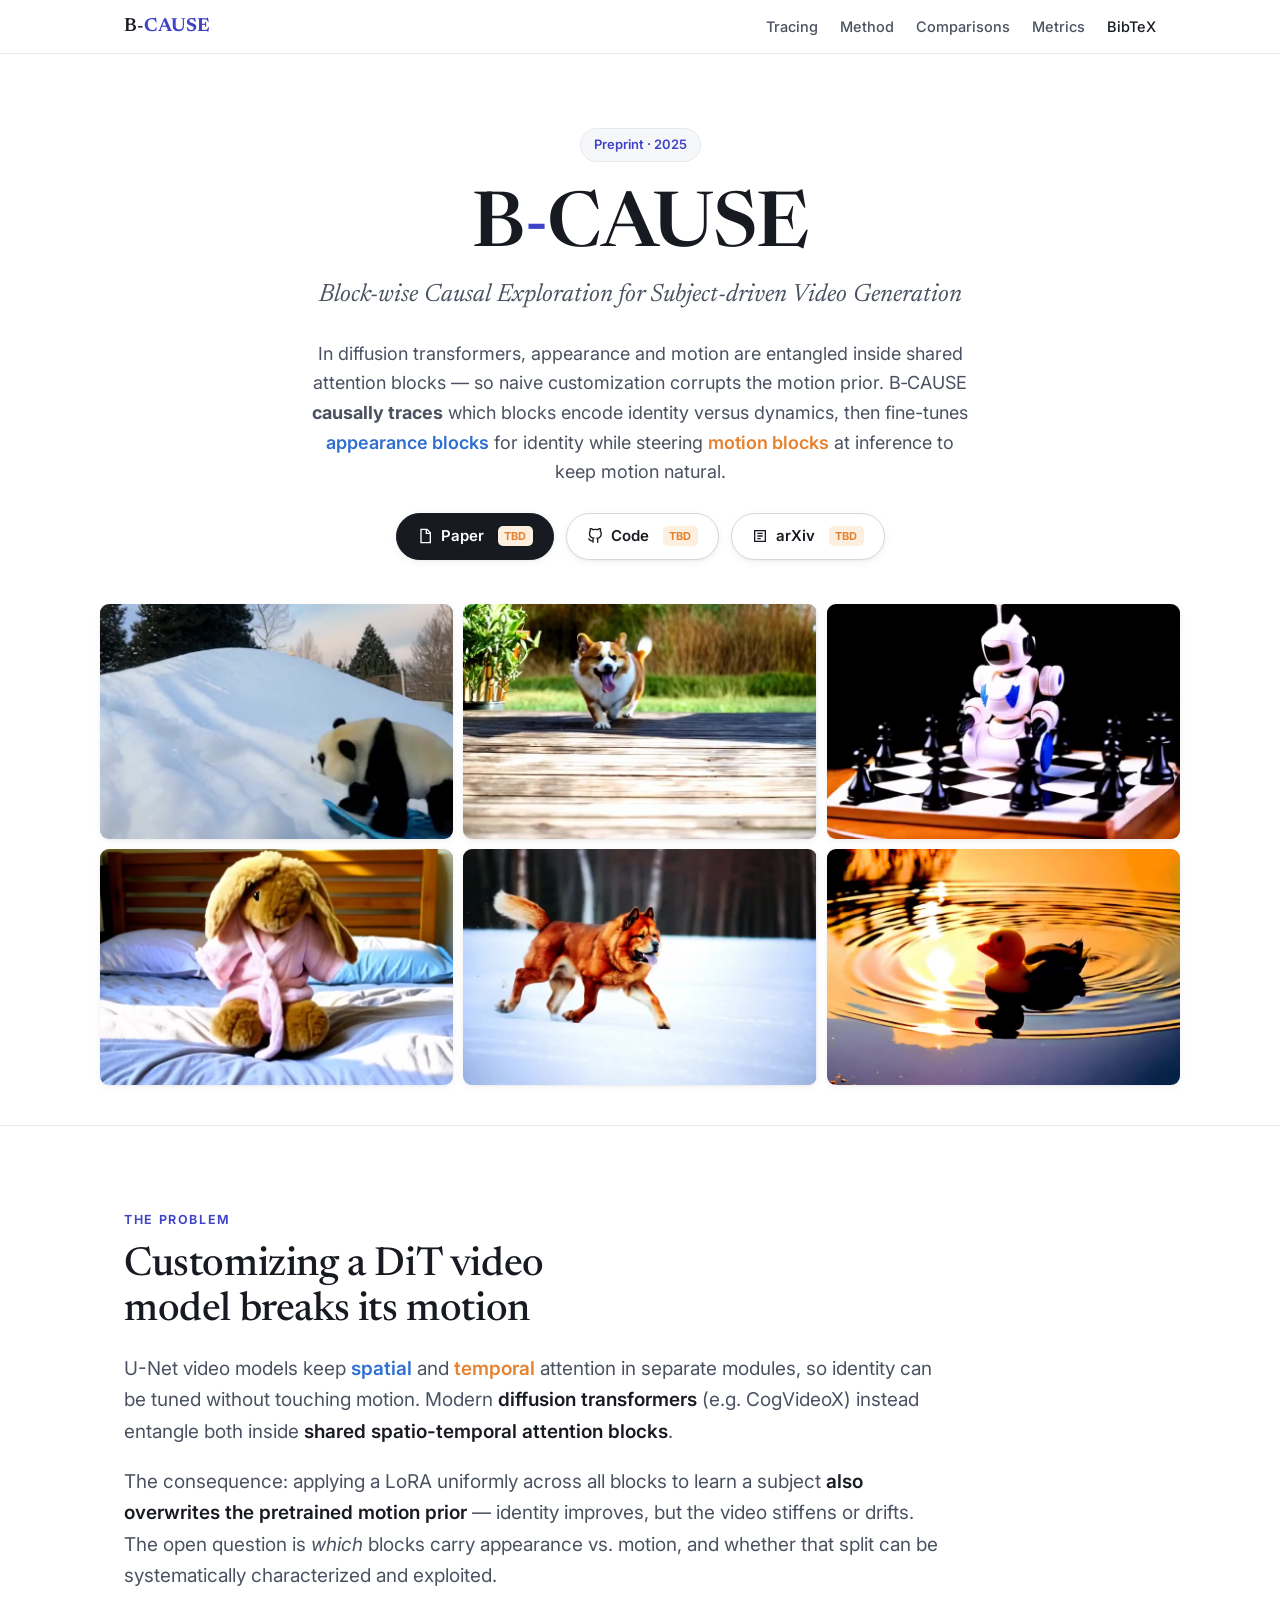
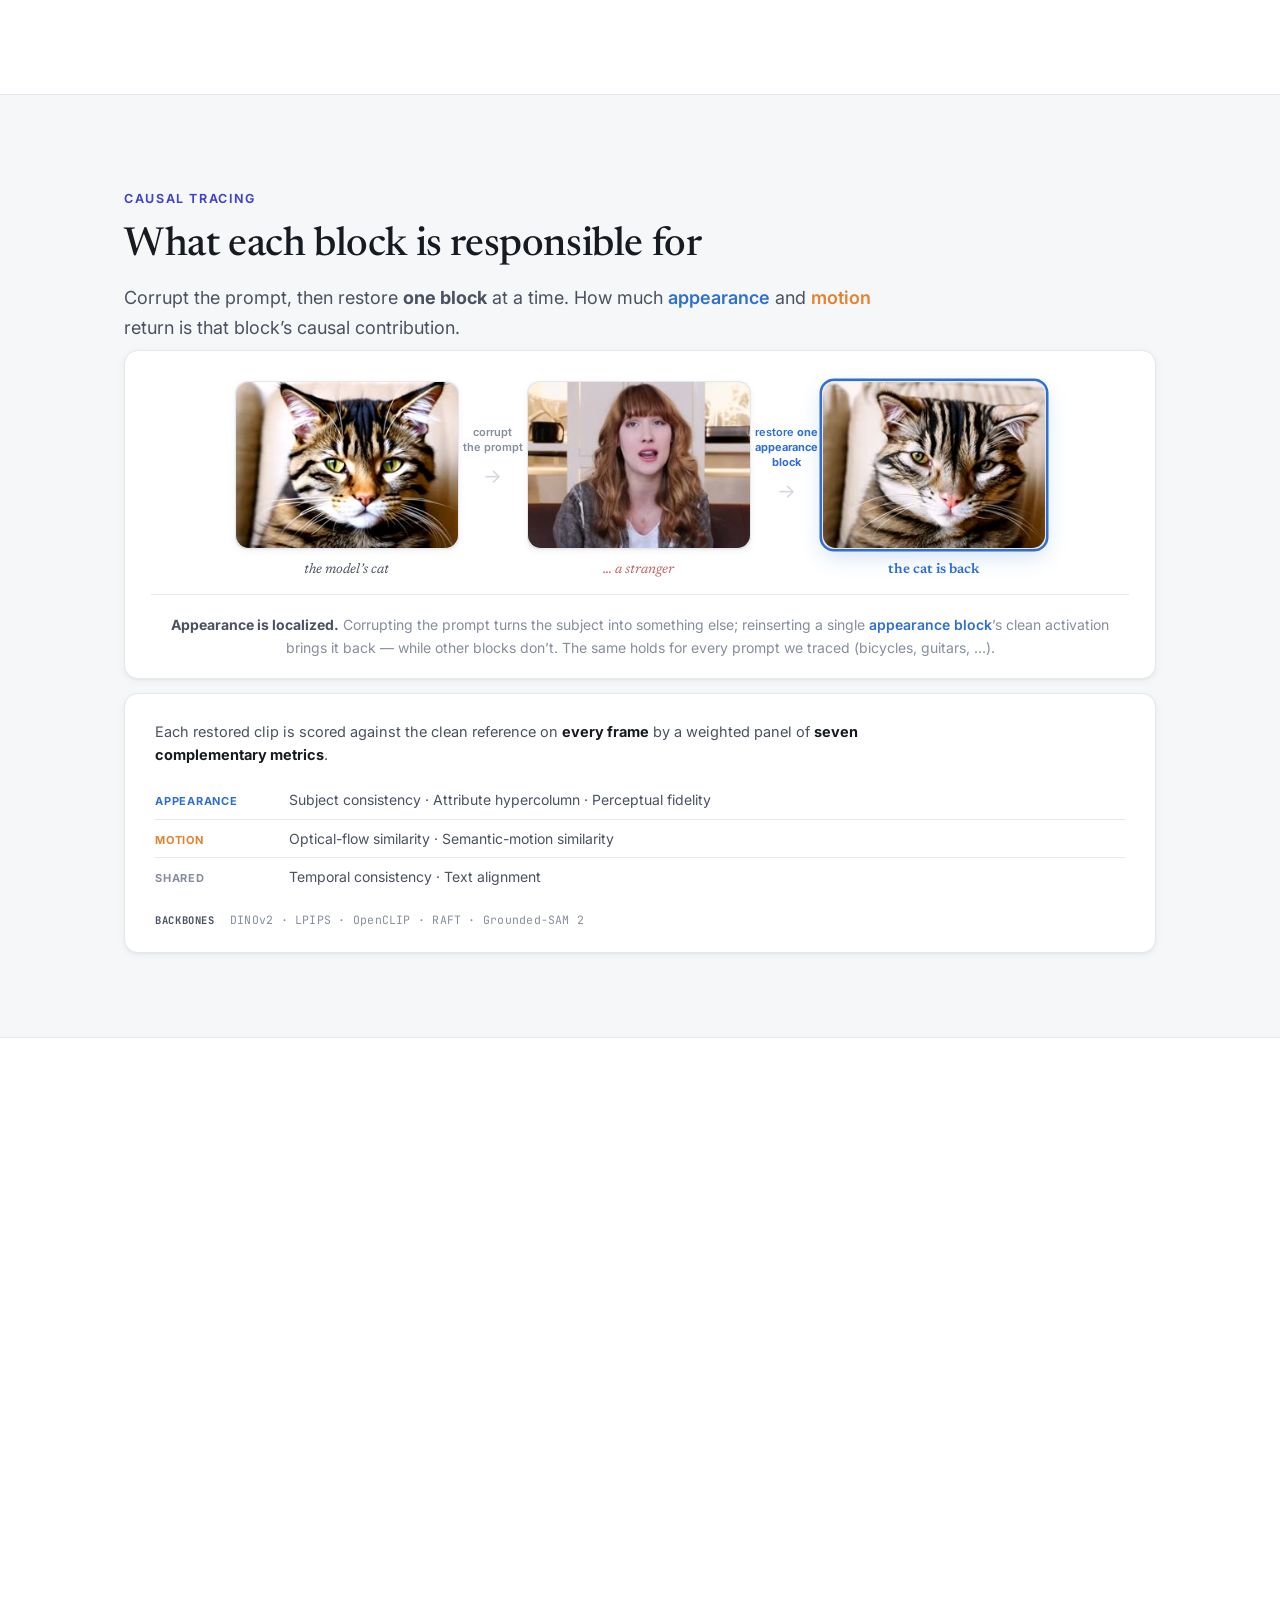
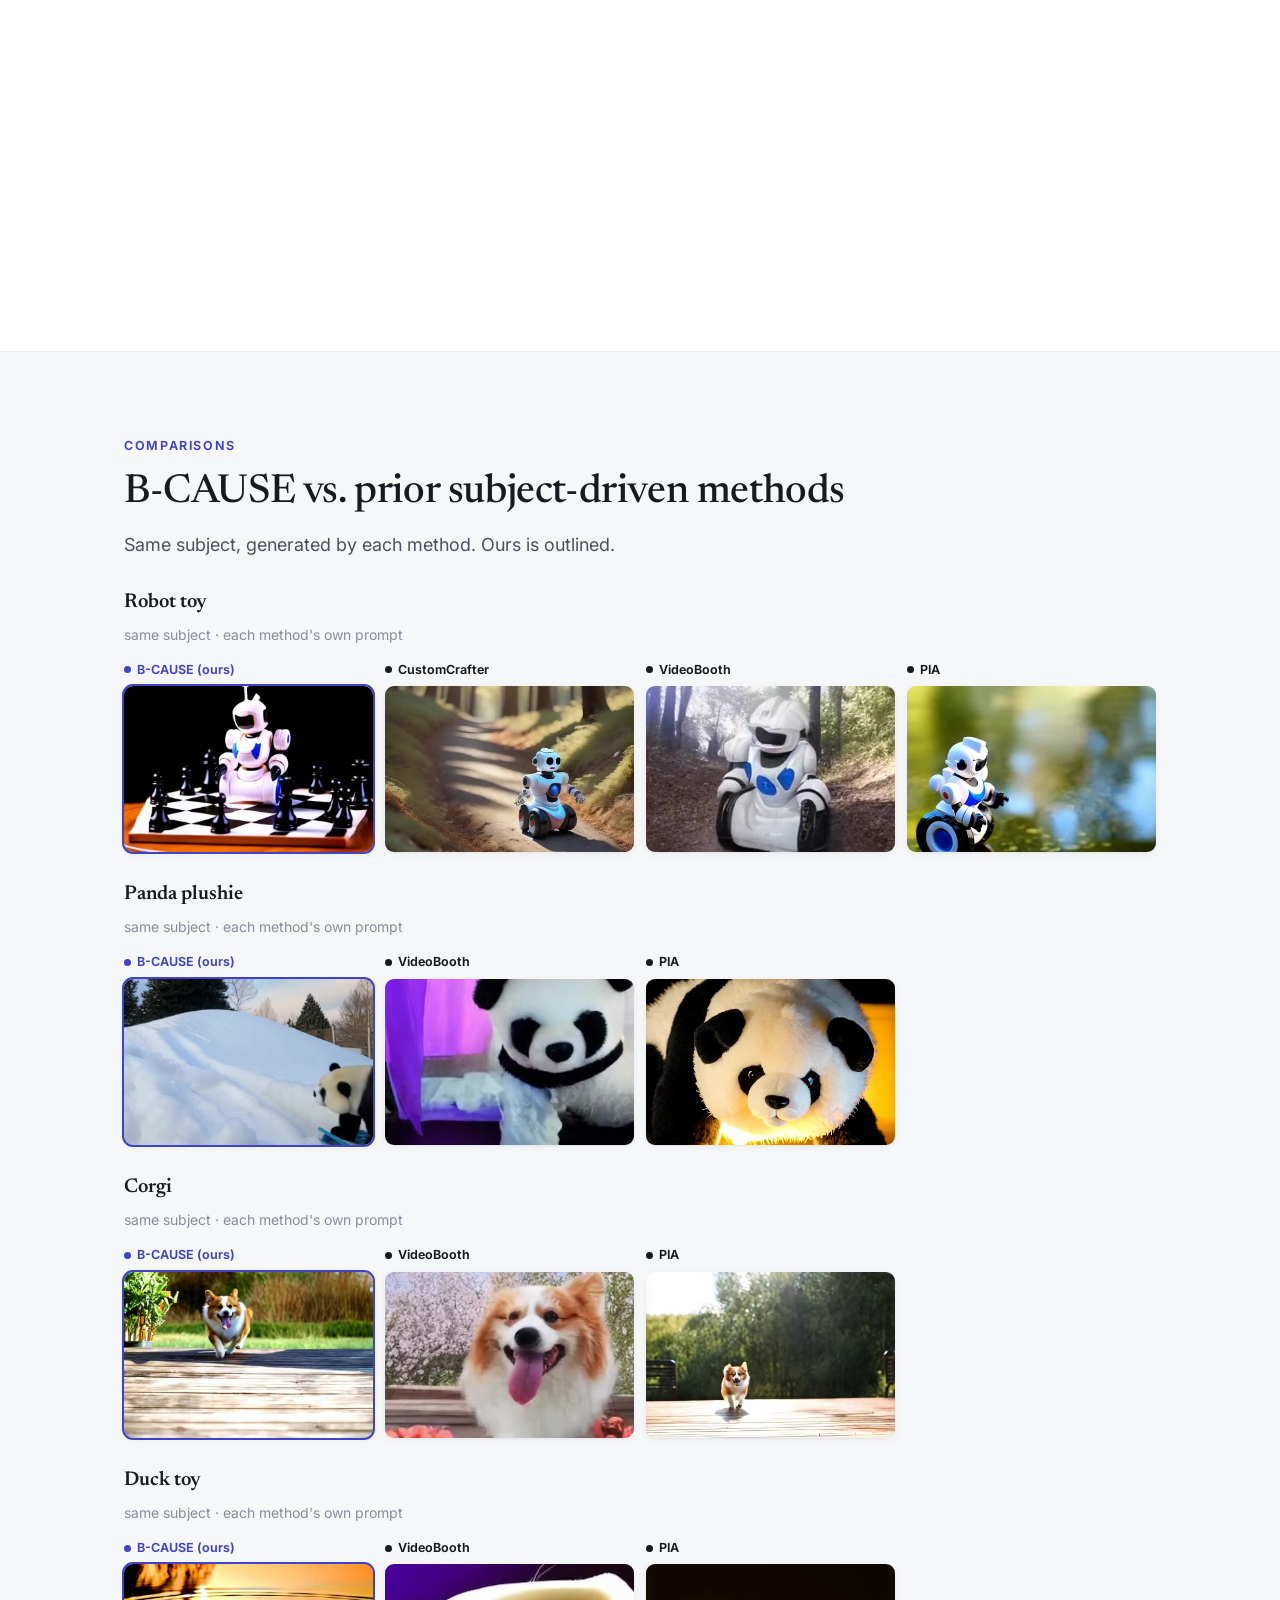
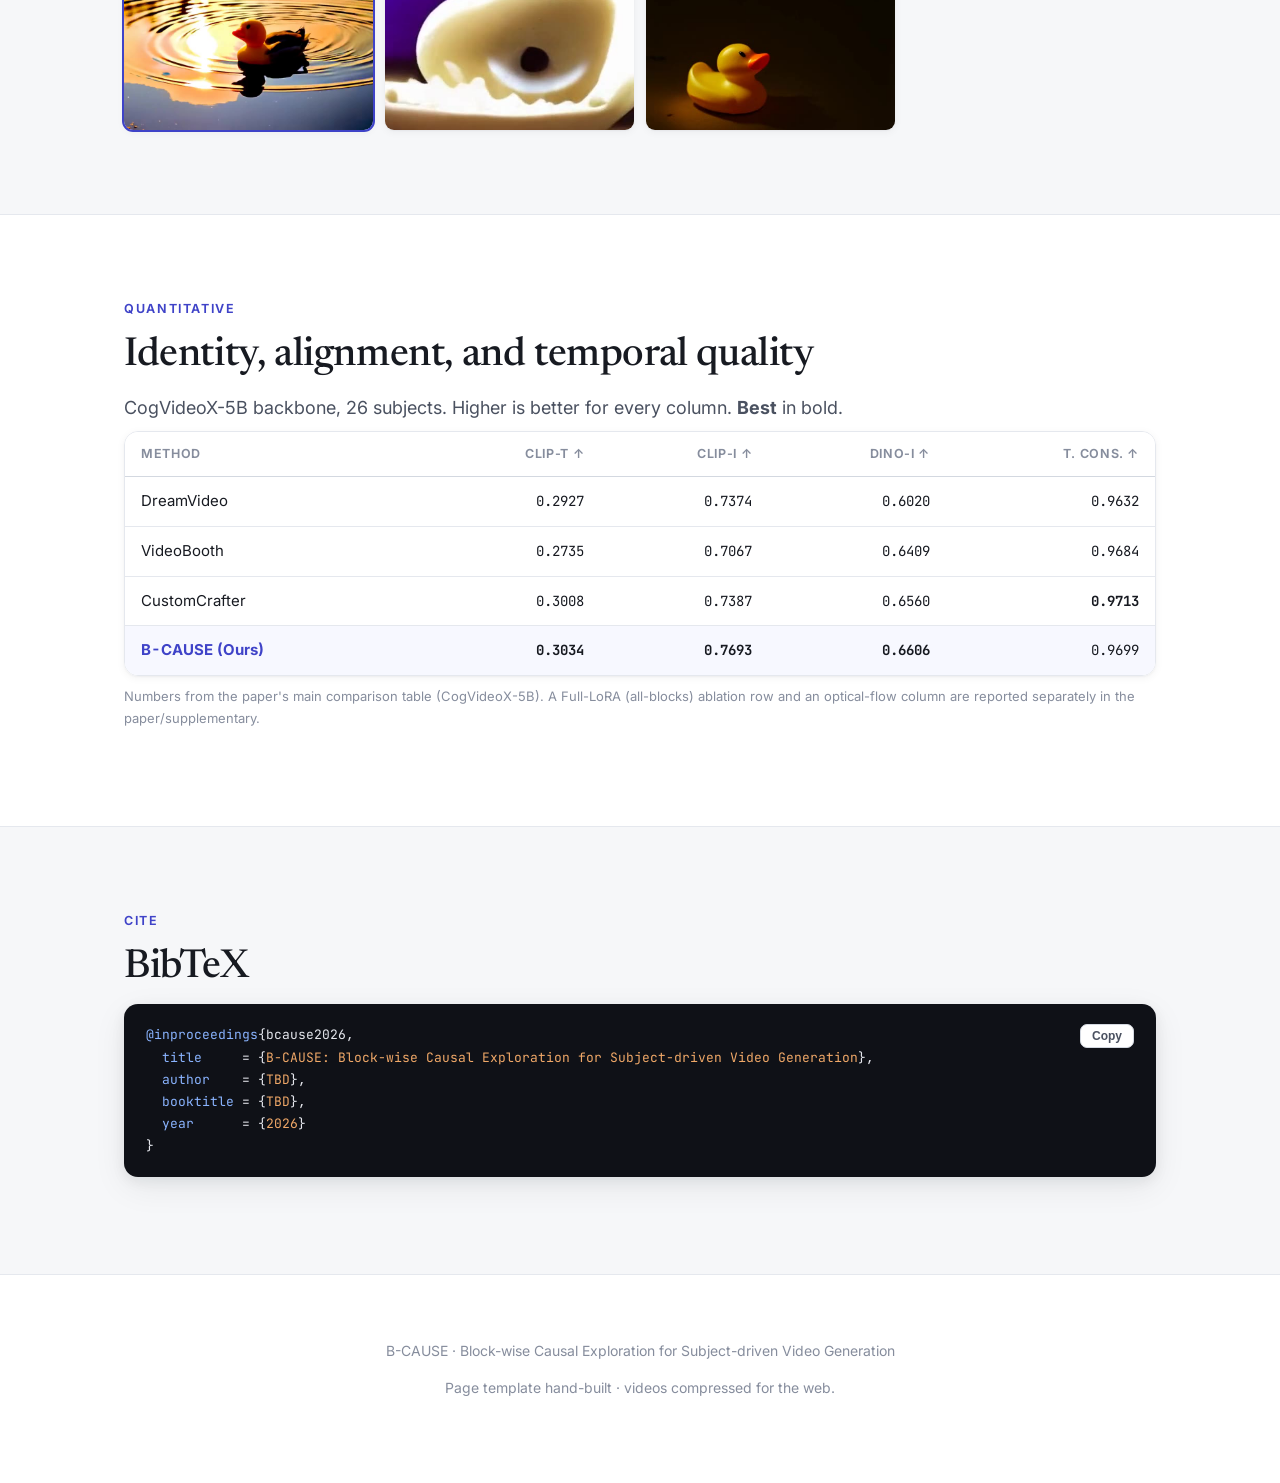
==== commit b60be11e: "Site review pass: 2025 venue, no-wrap subtitle, drop redundant Results section, fix section striping" ====
--- a/index.html
+++ b/index.html
@@ -19,7 +19,6 @@
     <div class="nav-links">
       <a href="#causal-map">Tracing</a>
       <a href="#method">Method</a>
-      <a href="#results">Results</a>
       <a href="#comparisons">Comparisons</a>
       <a href="#quant">Metrics</a>
       <a href="#cite">BibTeX</a>
@@ -29,7 +28,7 @@
 
 <!-- HERO -->
 <header class="hero wrap">
-  <div class="venue">Preprint &middot; 2026</div>
+  <div class="venue">Preprint &middot; 2025</div>
   <h1>B<span class="amp">&#8209;</span>CAUSE</h1>
   <p class="subtitle">Block-wise Causal Exploration for Subject-driven Video Generation</p>
   <!-- AUTHORS: intentionally omitted for the portfolio version (see NIGHT_LOG). -->
@@ -139,19 +138,10 @@
   </div>
 </section>
 
-<!-- RESULTS GALLERY -->
-<section id="results" class="alt">
-  <div class="wrap">
-    <p class="eyebrow">Results</p>
-    <h2 class="section-title">Subject-driven generation across categories</h2>
-    <p class="section-lead">Same subject, diverse motions and scenes &mdash; identity preserved, motion intact.</p>
-    <div class="filter-row" id="galFilters"></div>
-    <div class="gallery-grid" id="galleryGrid"></div>
-  </div>
-</section>
+<!-- RESULTS GALLERY — removed for now (redundant with hero subtitle) -->
 
 <!-- COMPARISONS -->
-<section id="comparisons">
+<section id="comparisons" class="alt">
   <div class="wrap">
     <p class="eyebrow">Comparisons</p>
     <h2 class="section-title">B-CAUSE vs. prior subject-driven methods</h2>
@@ -161,7 +151,7 @@
 </section>
 
 <!-- QUANTITATIVE -->
-<section id="quant" class="alt">
+<section id="quant">
   <div class="wrap">
     <p class="eyebrow">Quantitative</p>
     <h2 class="section-title">Identity, alignment, and temporal quality</h2>
@@ -172,7 +162,7 @@
 </section>
 
 <!-- CITE -->
-<section id="cite">
+<section id="cite" class="alt">
   <div class="wrap">
     <p class="eyebrow">Cite</p>
     <h2 class="section-title">BibTeX</h2>
--- a/css/style.css
+++ b/css/style.css
@@ -94,8 +94,10 @@
 .hero h1 .amp { color: var(--accent); }
 .hero .subtitle {
   font-family: var(--serif); font-style: italic; font-weight: 400;
-  font-size: clamp(19px, 2.6vw, 26px); color: var(--ink-2); margin: 0 auto 22px; max-width: 30ch;
-}
+  font-size: clamp(17px, 2.4vw, 25px); color: var(--ink-2); margin: 0 auto 22px;
+  white-space: nowrap;
+}
+@media (max-width: 800px) { .hero .subtitle { white-space: normal; max-width: 30ch; } }
 .hero .tagline { font-size: 18px; color: var(--ink-2); max-width: 60ch; margin: 0 auto 26px; }
 .venue { display: inline-block; font-size: 13px; font-weight: 600; color: var(--accent);
   background: var(--surface-alt); border: 1px solid var(--hairline);
@@ -458,7 +460,7 @@
 .rec-step.app .rs-lab b { color: var(--app); }
 .rs-arr { font-size: 20px; color: var(--hairline-strong); }
 /* ---------- tracing: scoring spec ---------- */
-.scoring { margin-top: 30px; padding-top: 22px; border-top: 1px solid var(--hairline); }
+.scoring { margin-top: 14px; background: var(--surface); border: 1px solid var(--hairline); border-radius: var(--radius); box-shadow: var(--shadow-sm); padding: 26px 30px 22px; }
 .sc-lead { font-size: 14.5px; color: var(--ink-2); margin: 0 0 14px; max-width: 82ch; }
 .sc-lead b { color: var(--ink); }
 .sc-spec { margin: 0; display: flex; flex-direction: column; gap: 0; }
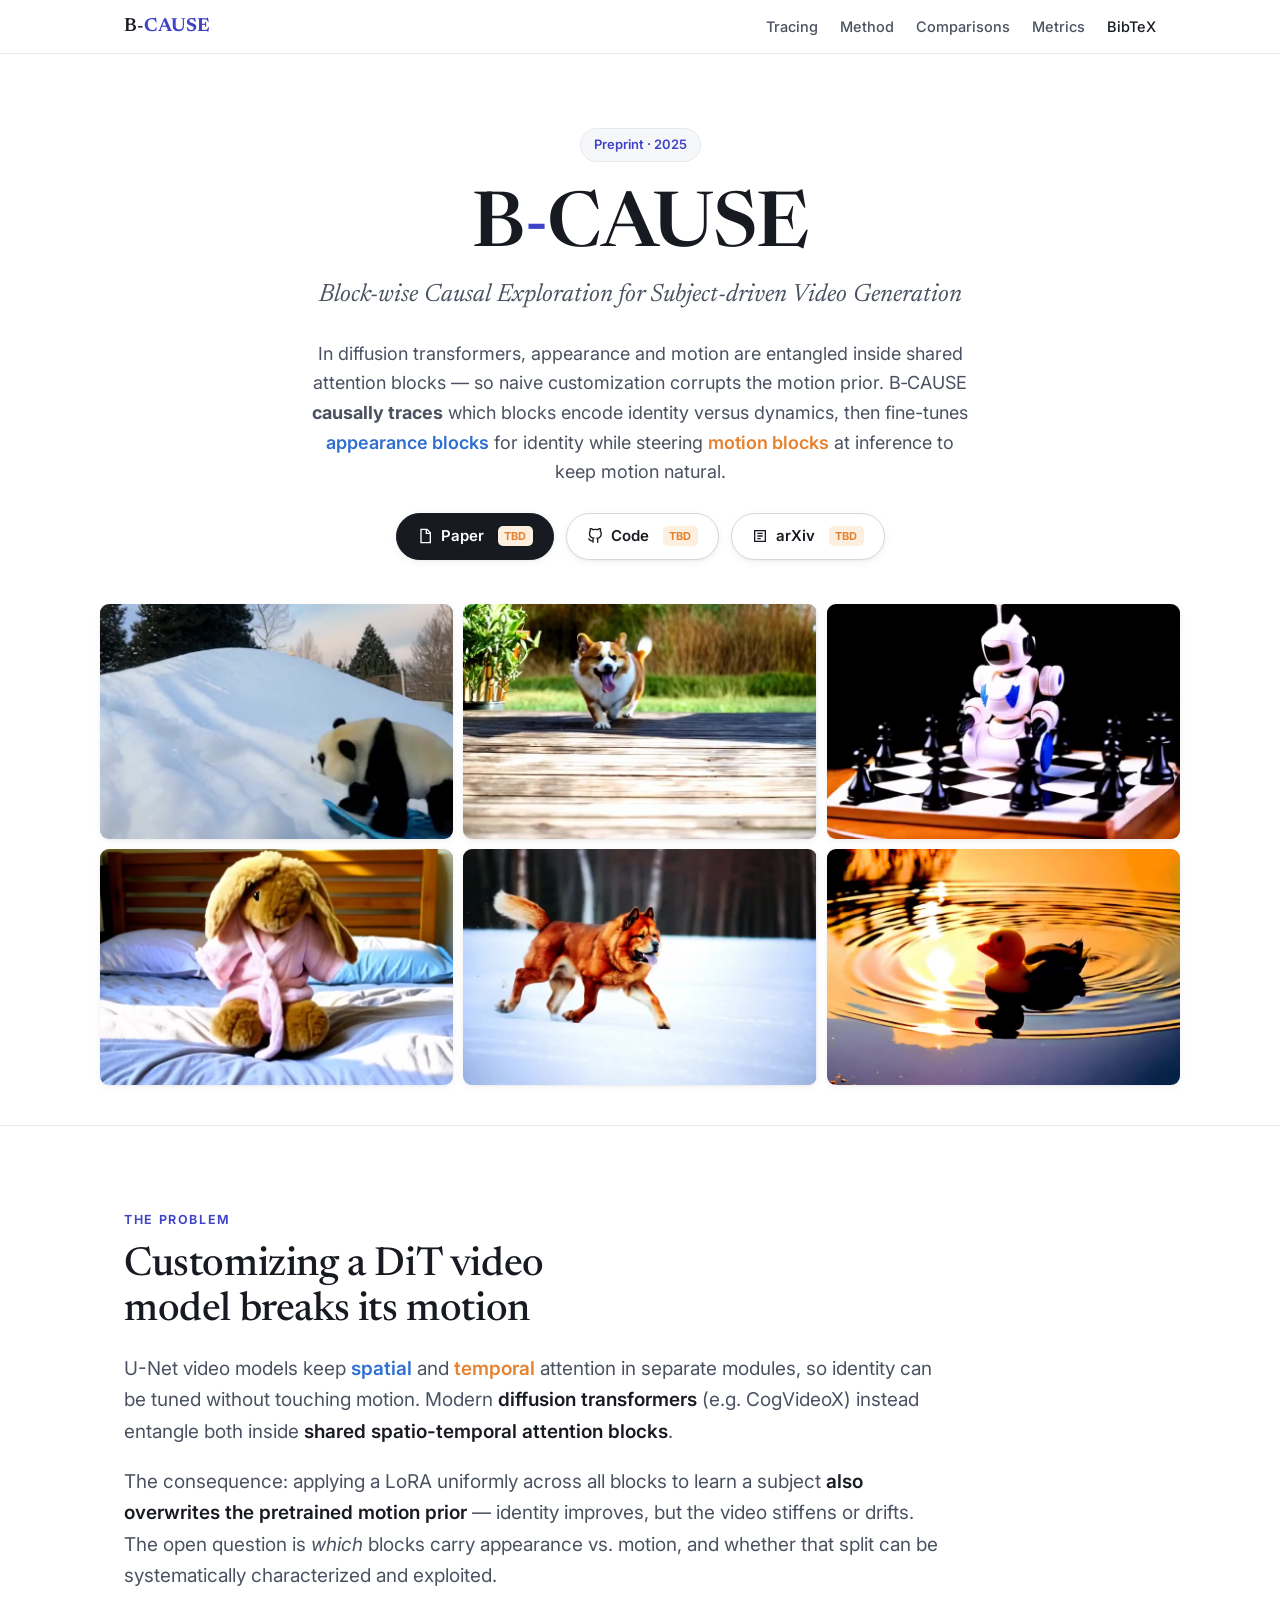
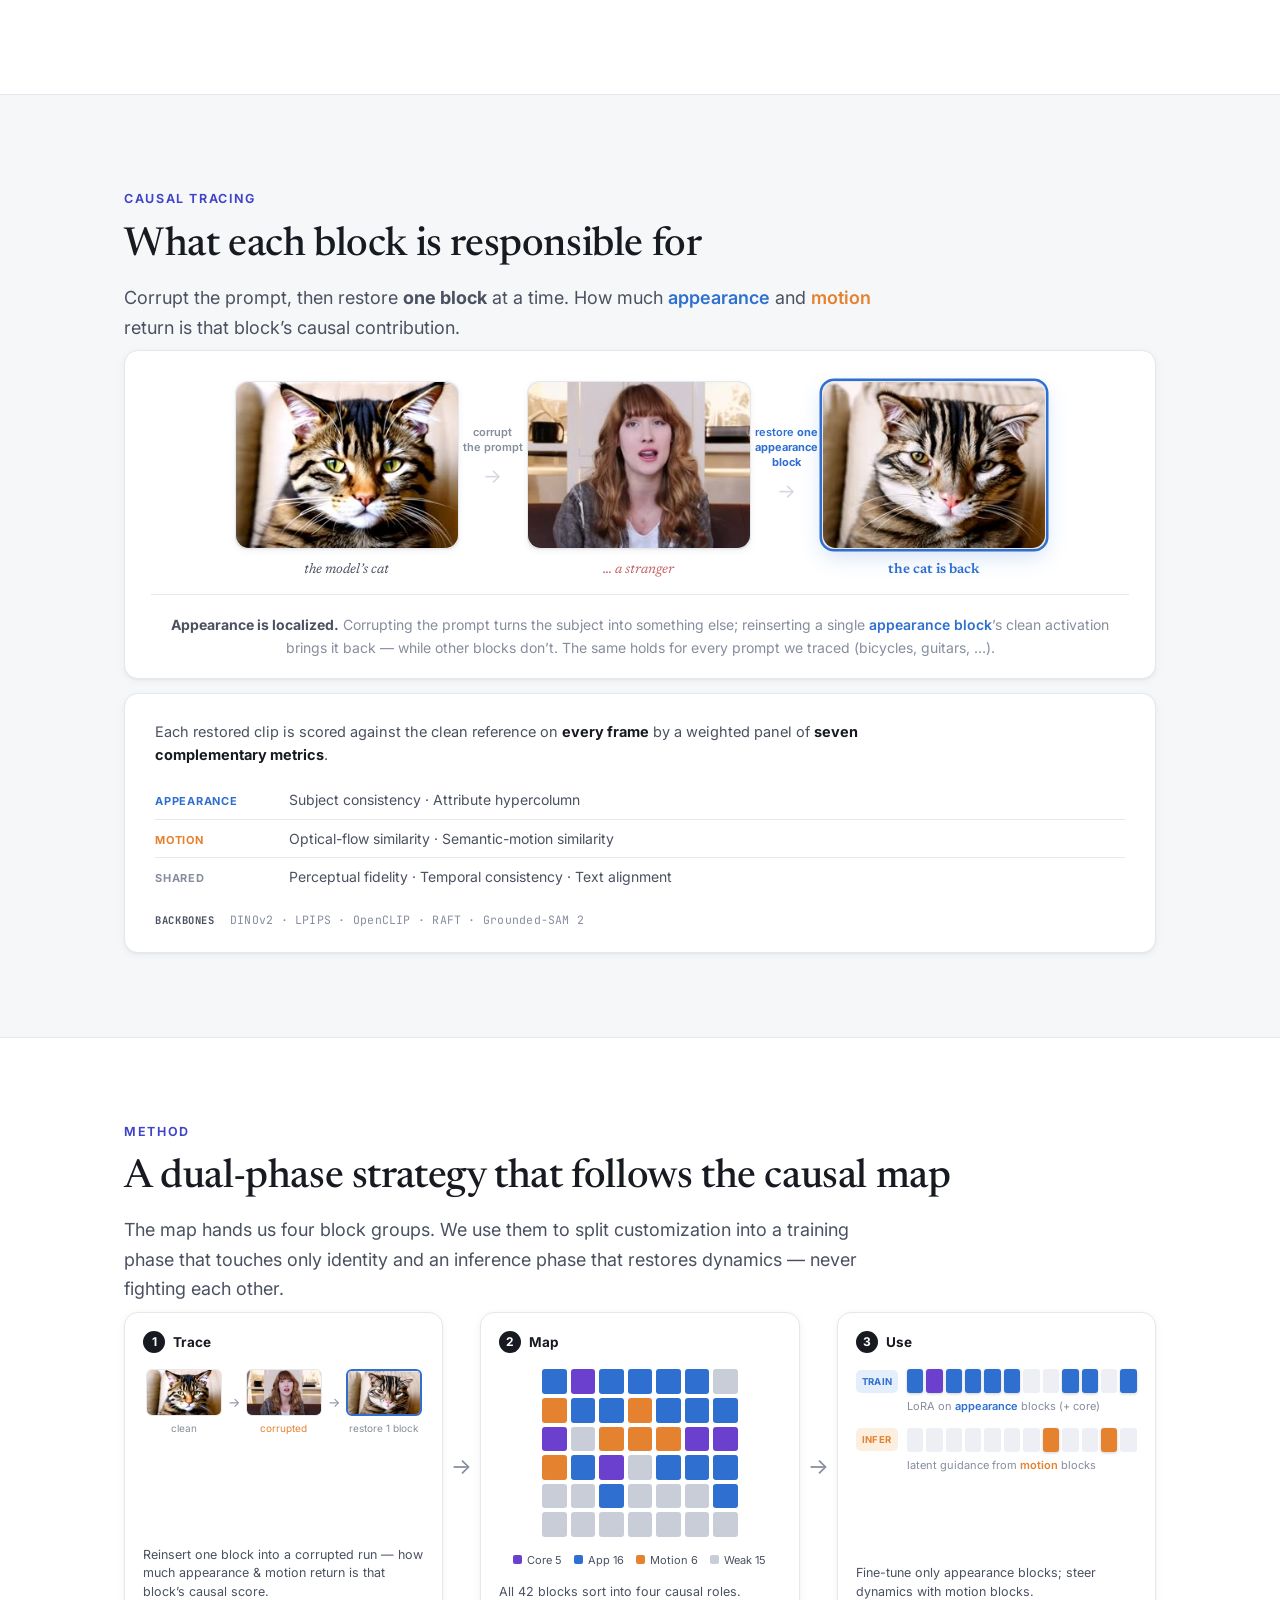
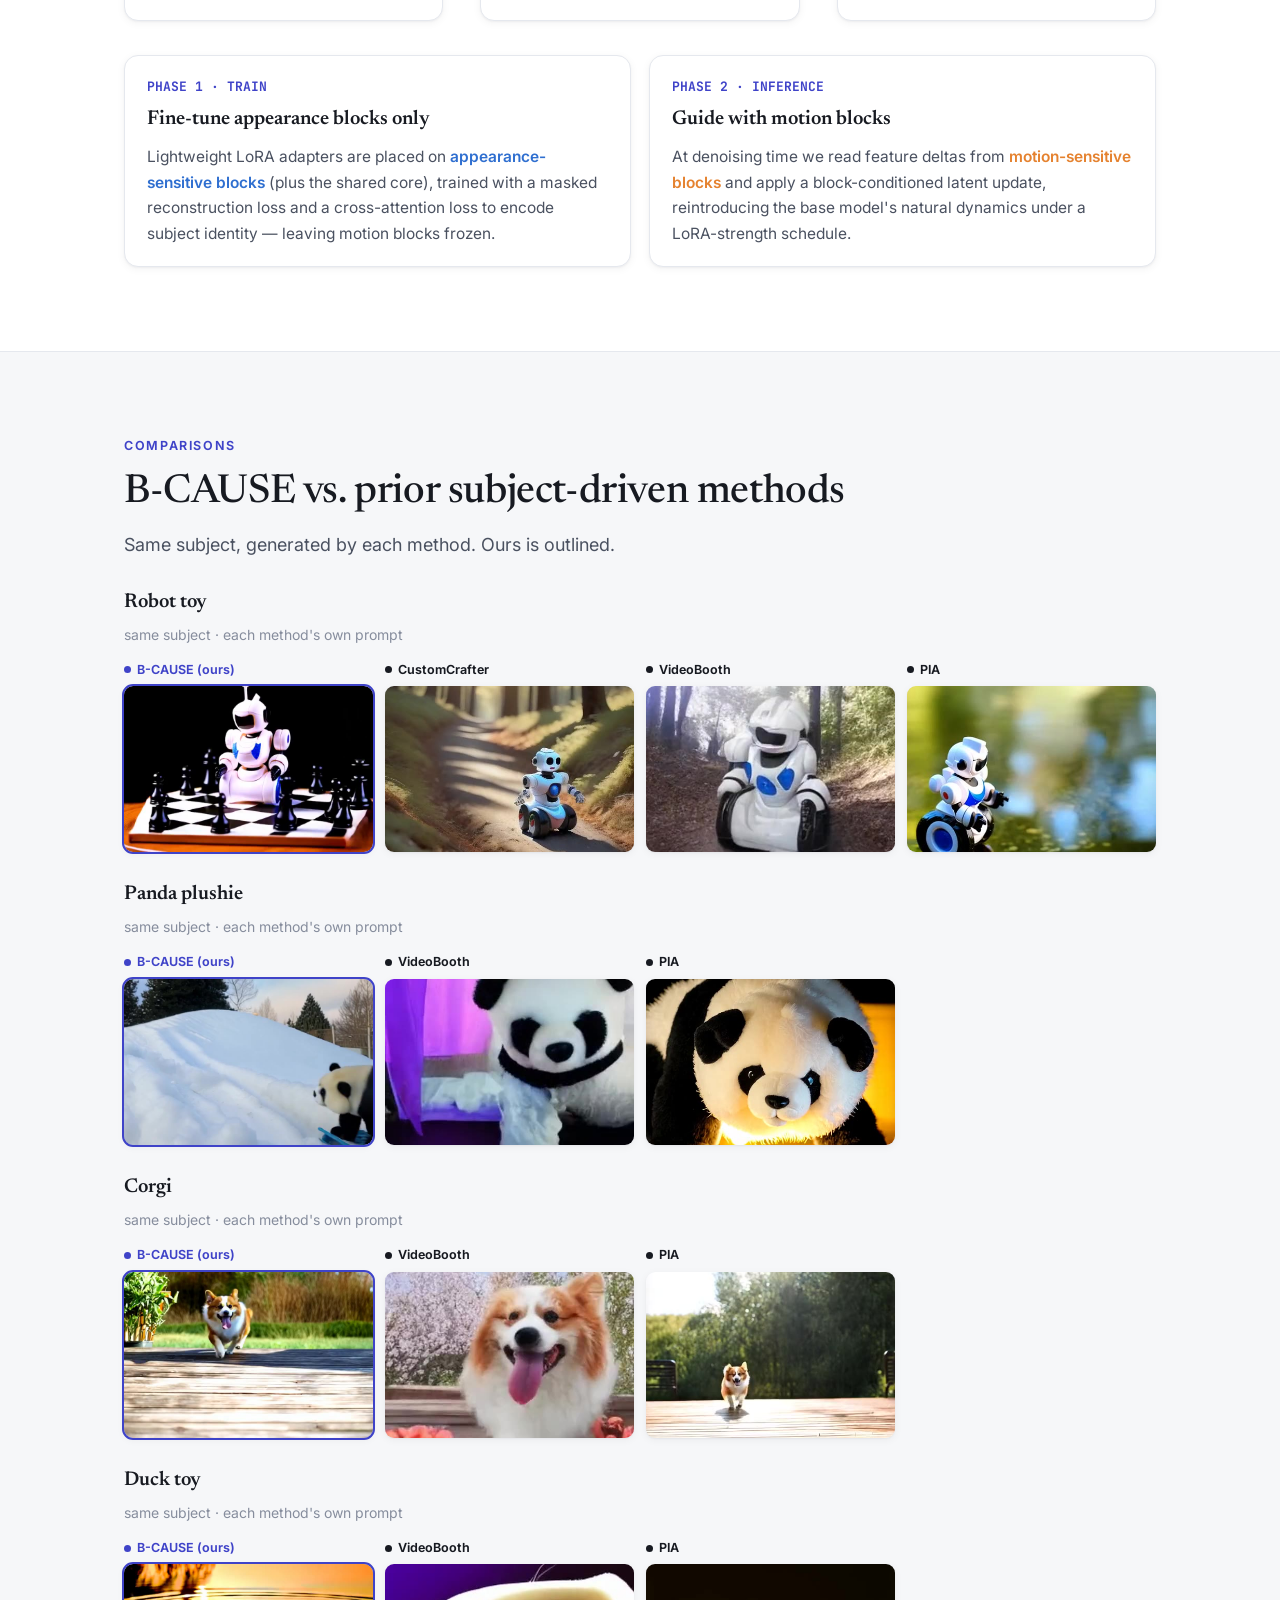
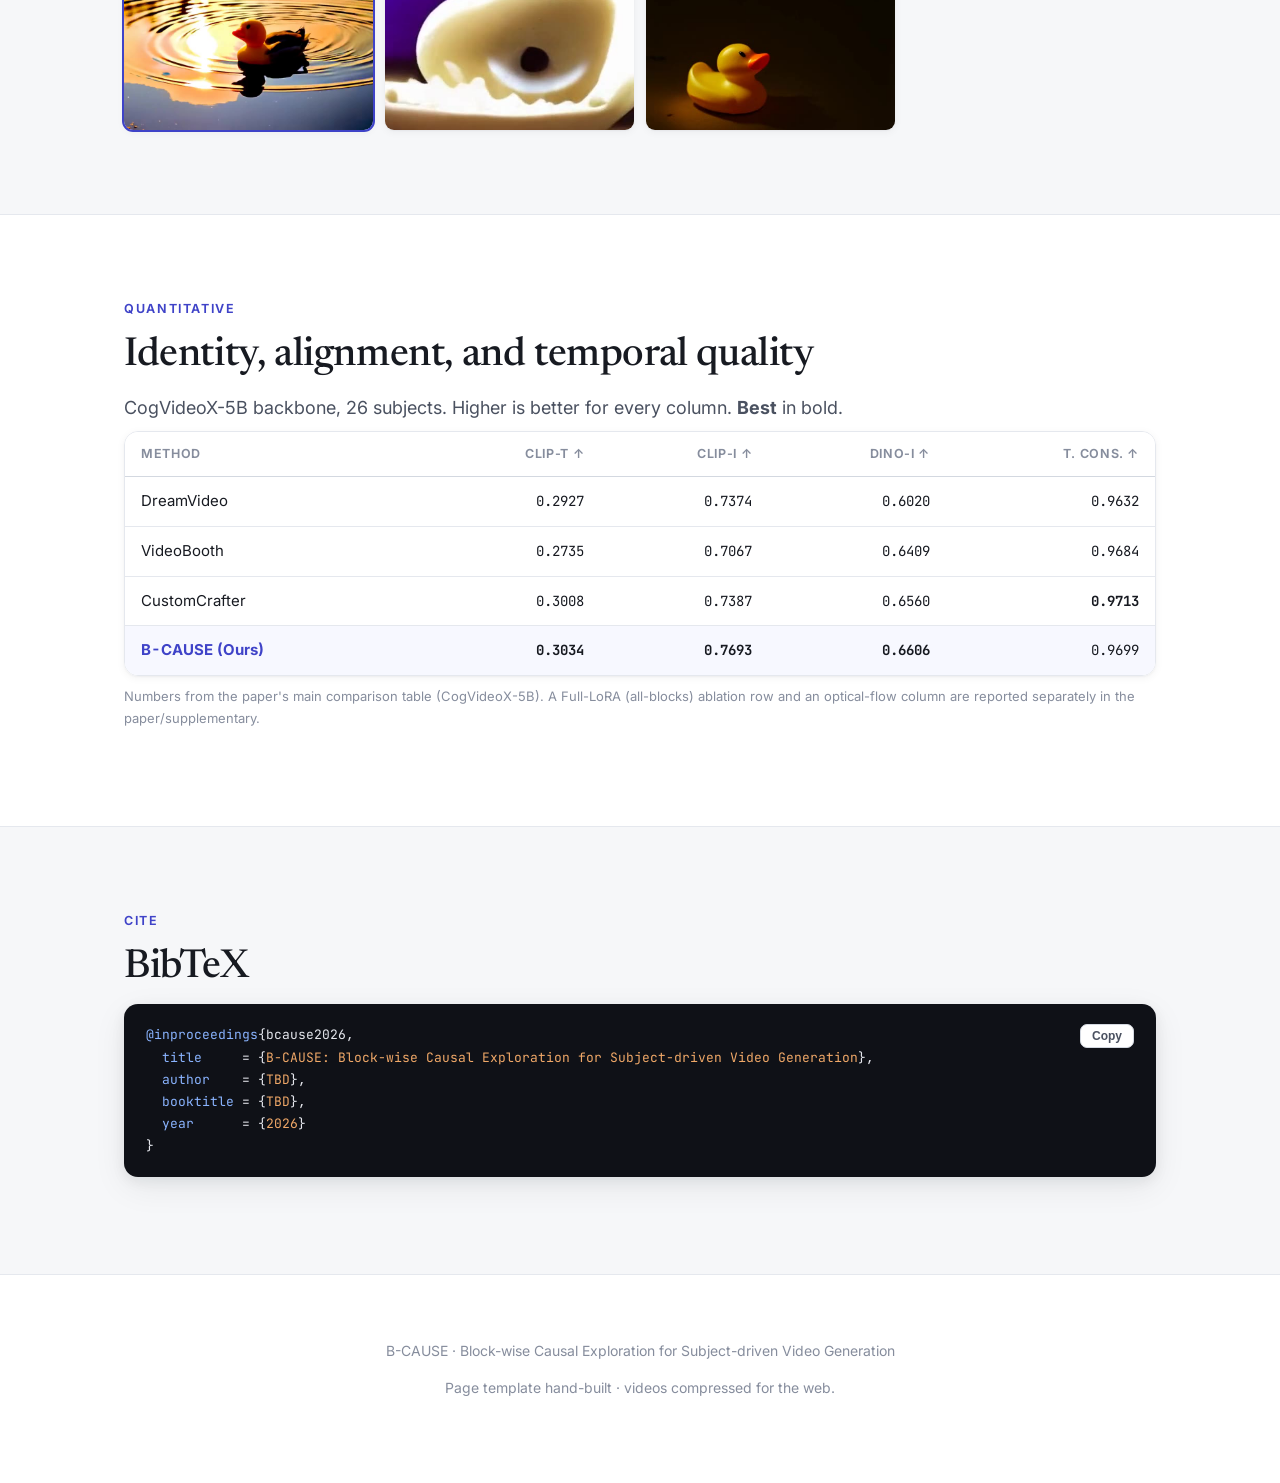
==== commit 200d48a3: "Fix metric grouping to match paper: Perceptual fidelity is Shared (2+2+3) Per supply.tex Q_app/Q_mot" ====
--- a/index.html
+++ b/index.html
@@ -103,9 +103,9 @@
     <div class="scoring">
       <p class="sc-lead">Each restored clip is scored against the clean reference on <b>every frame</b> by a weighted panel of <b>seven complementary metrics</b>.</p>
       <dl class="sc-spec">
-        <div class="sc-line"><dt class="app">Appearance</dt><dd>Subject consistency &middot; Attribute hypercolumn &middot; Perceptual fidelity</dd></div>
+        <div class="sc-line"><dt class="app">Appearance</dt><dd>Subject consistency &middot; Attribute hypercolumn</dd></div>
         <div class="sc-line"><dt class="mot">Motion</dt><dd>Optical-flow similarity &middot; Semantic-motion similarity</dd></div>
-        <div class="sc-line"><dt class="shared">Shared</dt><dd>Temporal consistency &middot; Text alignment</dd></div>
+        <div class="sc-line"><dt class="shared">Shared</dt><dd>Perceptual fidelity &middot; Temporal consistency &middot; Text alignment</dd></div>
       </dl>
       <p class="sc-models"><span>Backbones</span> DINOv2 &middot; LPIPS &middot; OpenCLIP &middot; RAFT &middot; Grounded-SAM&nbsp;2</p>
     </div>
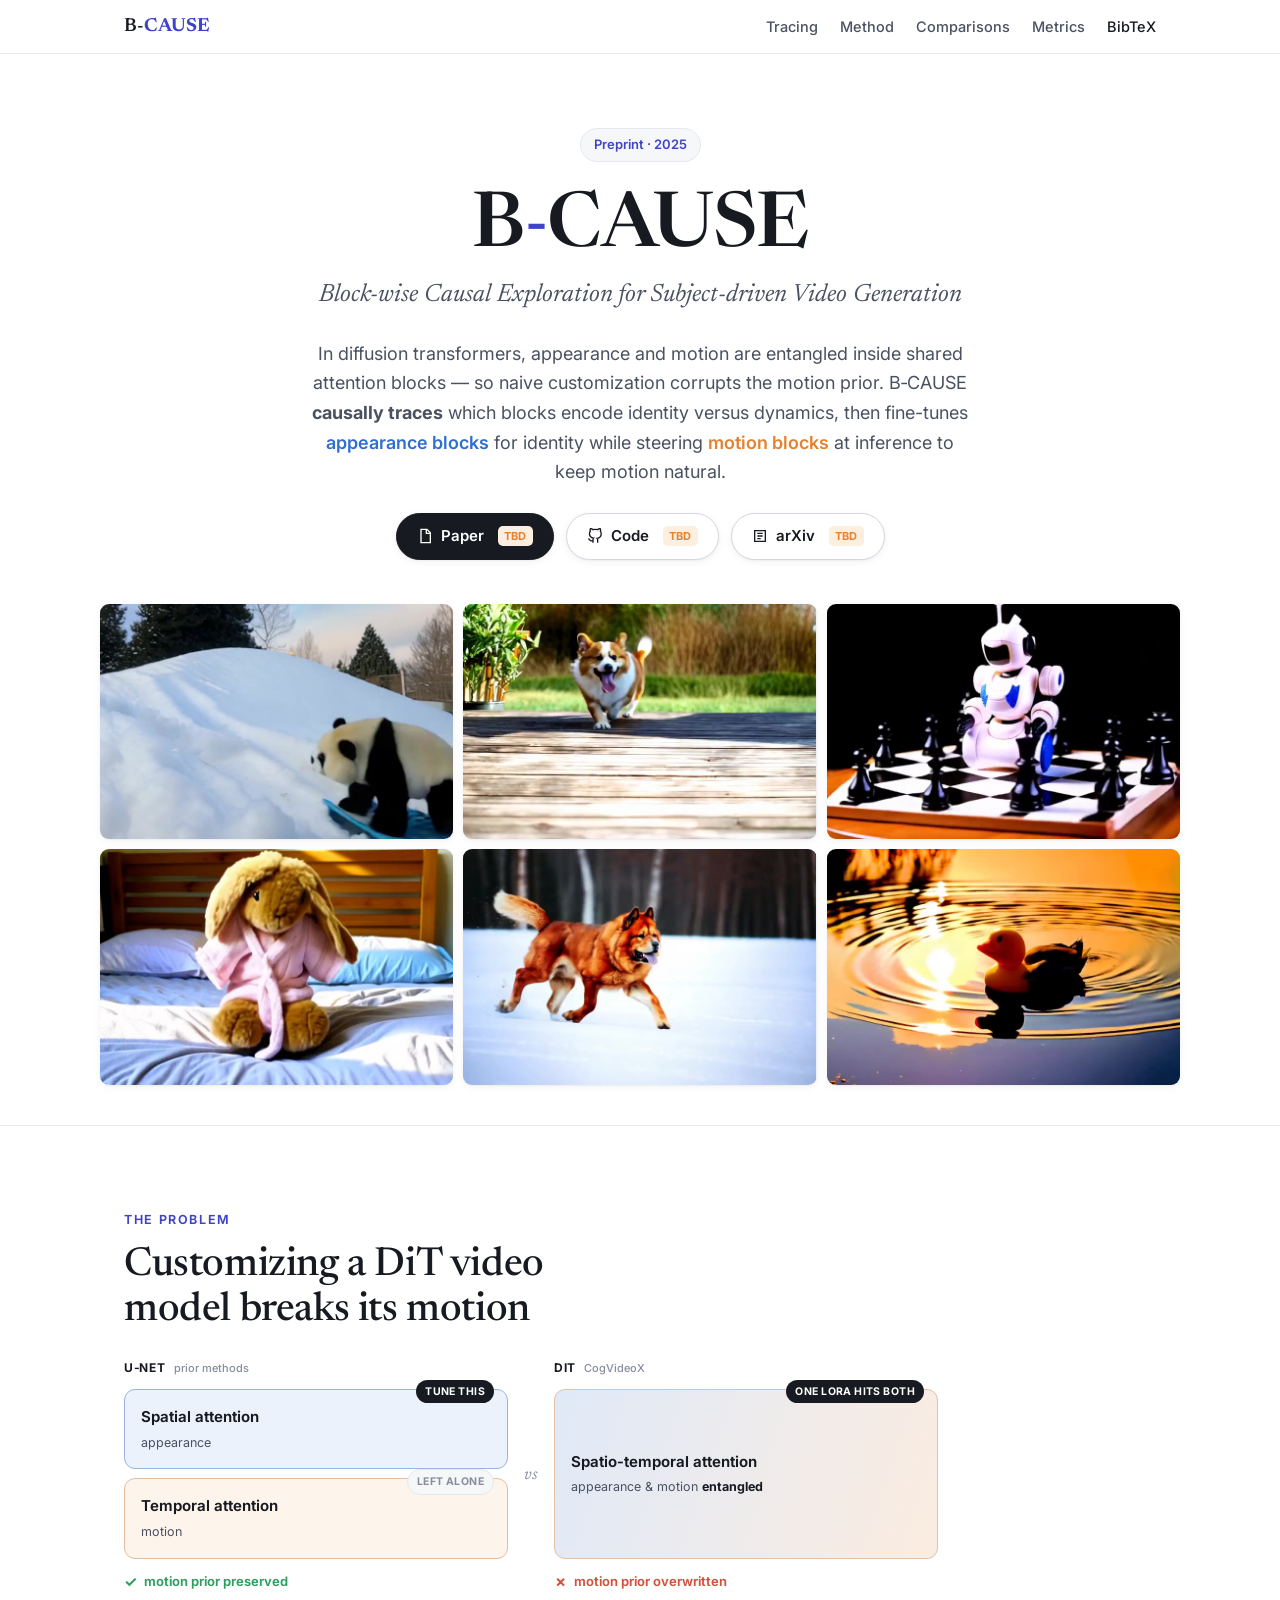
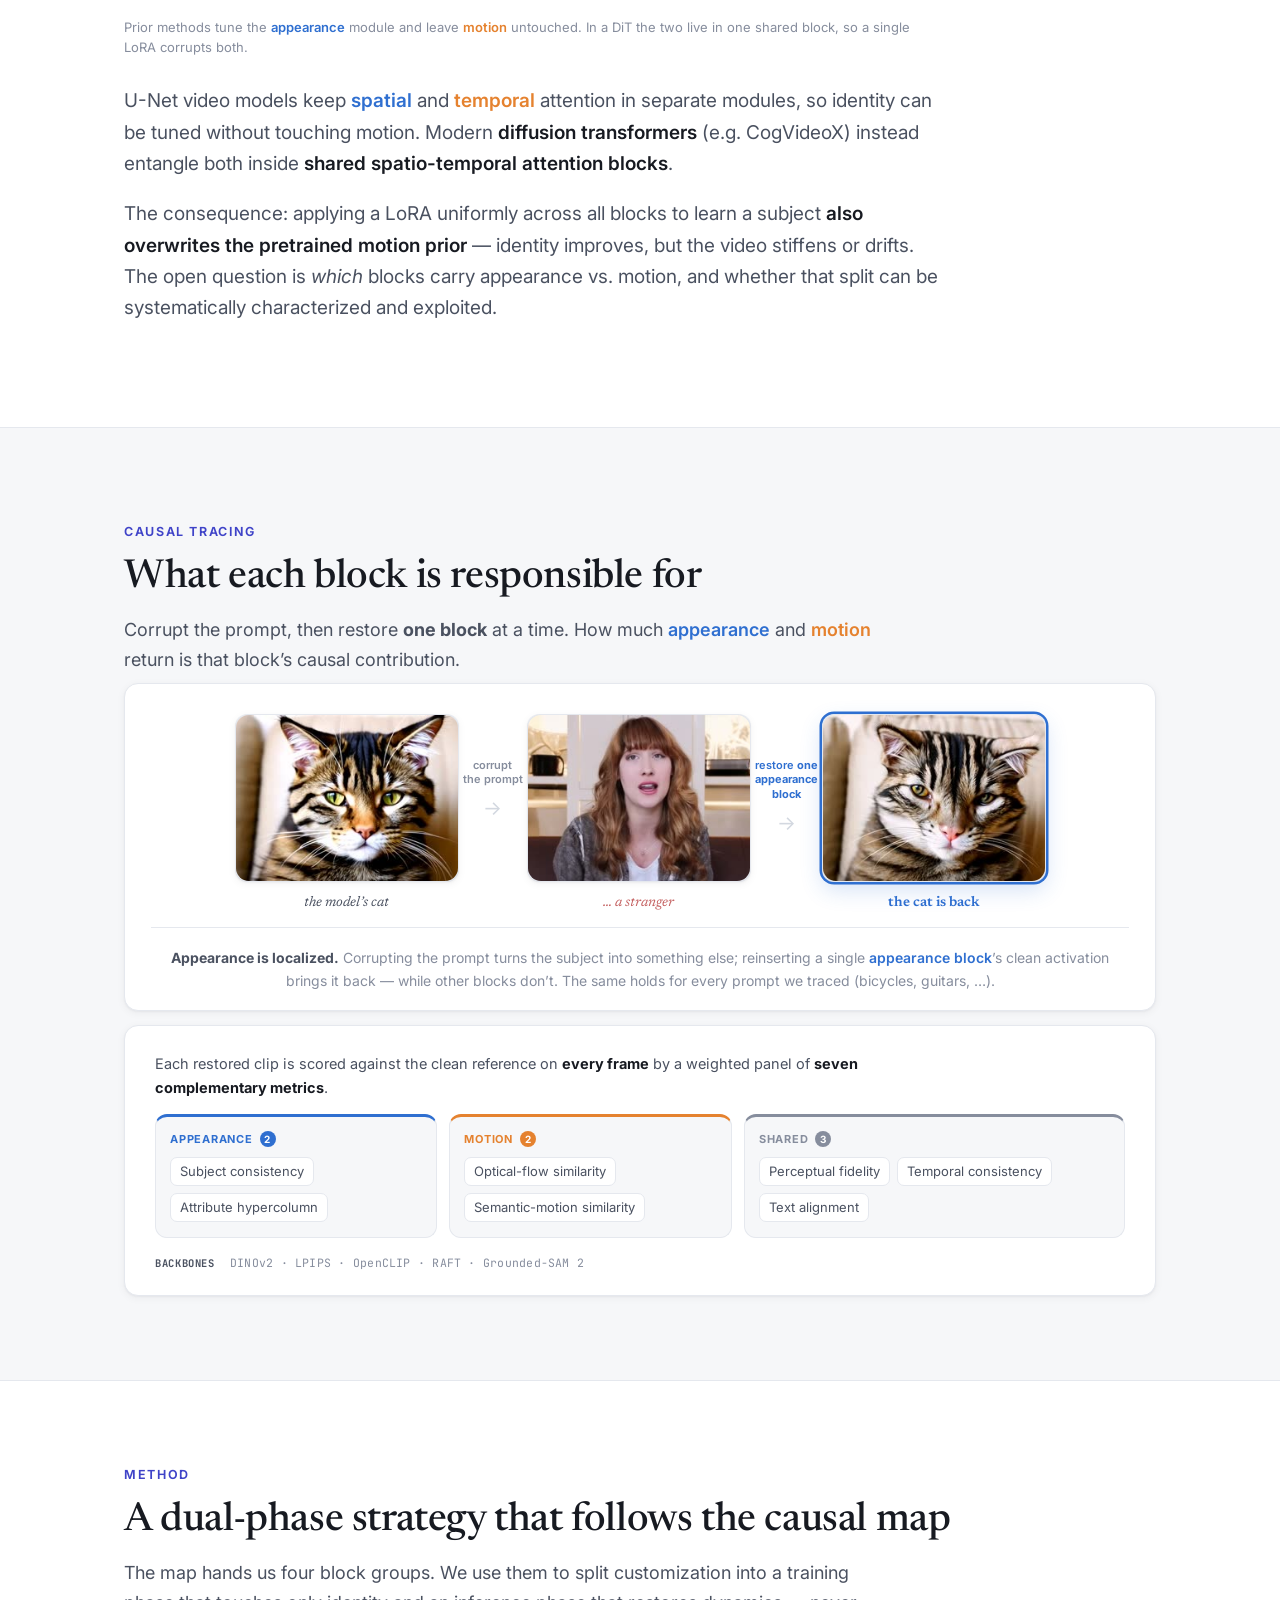
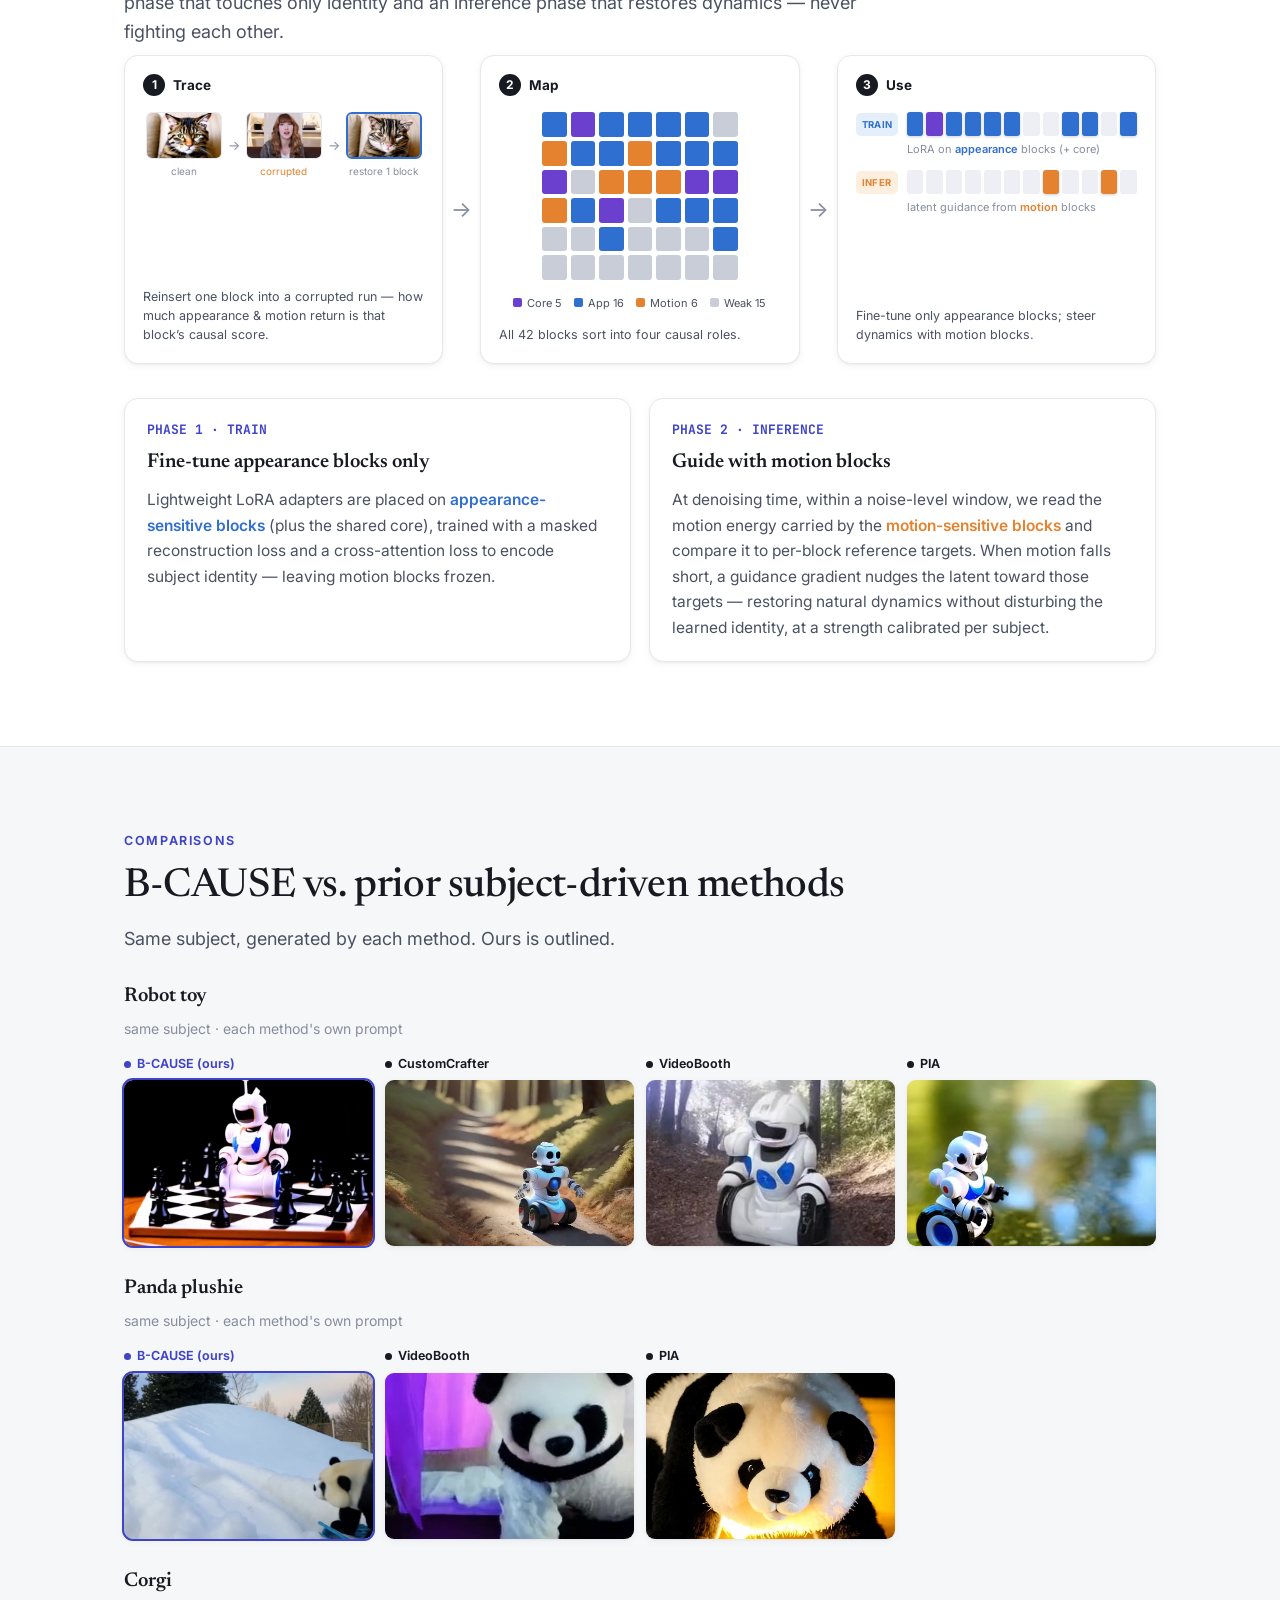
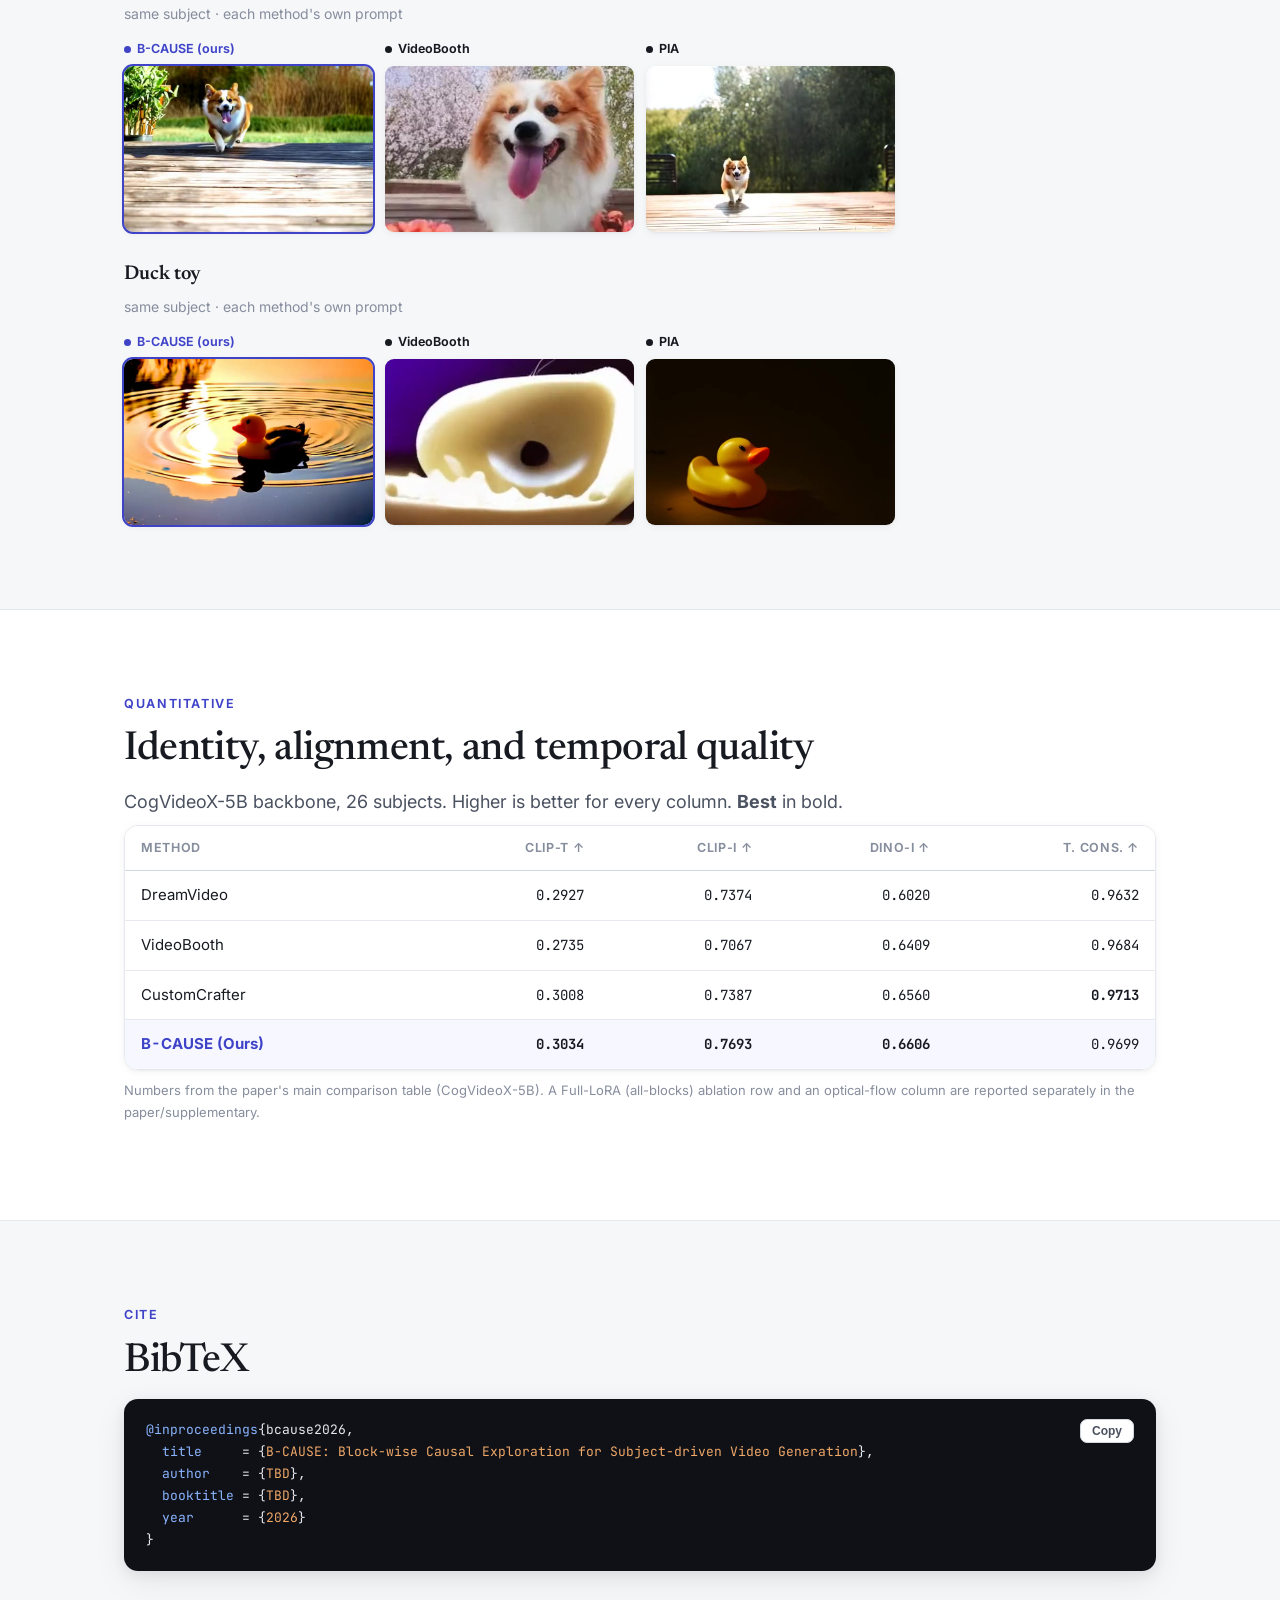
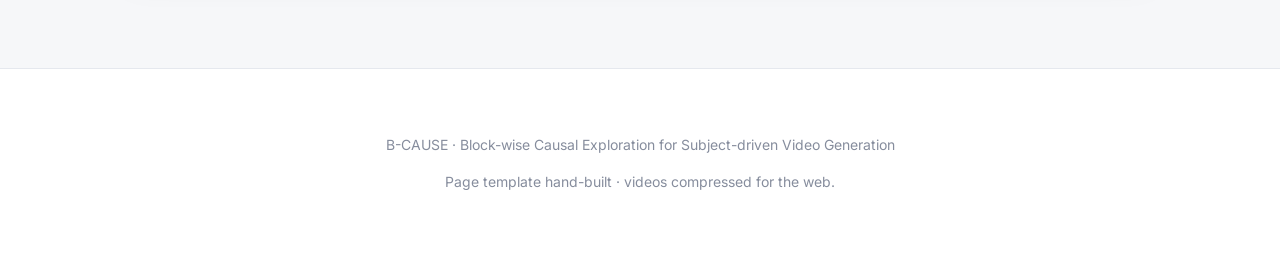
==== commit 34ecff99: "Problem schematic (U-Net vs DiT), metric group cards w/ counts, accurate Phase-2 MG copy - #4: add C" ====
--- a/index.html
+++ b/index.html
@@ -63,6 +63,39 @@
     <p class="eyebrow">The problem</p>
     <div class="problem-statement">
       <h2 class="section-title">Customizing a DiT video model breaks its motion</h2>
+
+      <figure class="dit-fig">
+        <div class="dit-panel">
+          <div class="dit-head">U&#8209;Net <span>prior methods</span></div>
+          <div class="dit-stack">
+            <div class="dit-blk app">
+              <div class="dit-blk-t">Spatial attention</div><div class="dit-blk-s">appearance</div>
+              <span class="dit-tag lora">tune this</span>
+            </div>
+            <div class="dit-blk mot">
+              <div class="dit-blk-t">Temporal attention</div><div class="dit-blk-s">motion</div>
+              <span class="dit-tag frozen">left alone</span>
+            </div>
+          </div>
+          <div class="dit-out good"><b>&#10003;</b> motion prior preserved</div>
+        </div>
+
+        <div class="dit-vs">vs</div>
+
+        <div class="dit-panel">
+          <div class="dit-head">DiT <span>CogVideoX</span></div>
+          <div class="dit-stack">
+            <div class="dit-blk mix">
+              <div class="dit-blk-t">Spatio&#8209;temporal attention</div>
+              <div class="dit-blk-s">appearance &amp; motion <b>entangled</b></div>
+              <span class="dit-tag lora wide">one LoRA hits both</span>
+            </div>
+          </div>
+          <div class="dit-out bad"><b>&#10007;</b> motion prior overwritten</div>
+        </div>
+        <figcaption>Prior methods tune the <span class="hl-app">appearance</span> module and leave <span class="hl-mot">motion</span> untouched. In a DiT the two live in one shared block, so a single LoRA corrupts both.</figcaption>
+      </figure>
+
       <p>
         U-Net video models keep <span class="hl-app">spatial</span> and <span class="hl-mot">temporal</span>
         attention in separate modules, so identity can be tuned without touching motion. Modern
@@ -102,11 +135,24 @@
 
     <div class="scoring">
       <p class="sc-lead">Each restored clip is scored against the clean reference on <b>every frame</b> by a weighted panel of <b>seven complementary metrics</b>.</p>
-      <dl class="sc-spec">
-        <div class="sc-line"><dt class="app">Appearance</dt><dd>Subject consistency &middot; Attribute hypercolumn</dd></div>
-        <div class="sc-line"><dt class="mot">Motion</dt><dd>Optical-flow similarity &middot; Semantic-motion similarity</dd></div>
-        <div class="sc-line"><dt class="shared">Shared</dt><dd>Perceptual fidelity &middot; Temporal consistency &middot; Text alignment</dd></div>
-      </dl>
+      <div class="sc-groups">
+        <div class="sc-grp app">
+          <span class="sc-grp-h">Appearance<em>2</em></span>
+          <span class="sc-tag">Subject consistency</span>
+          <span class="sc-tag">Attribute hypercolumn</span>
+        </div>
+        <div class="sc-grp mot">
+          <span class="sc-grp-h">Motion<em>2</em></span>
+          <span class="sc-tag">Optical-flow similarity</span>
+          <span class="sc-tag">Semantic-motion similarity</span>
+        </div>
+        <div class="sc-grp shared">
+          <span class="sc-grp-h">Shared<em>3</em></span>
+          <span class="sc-tag">Perceptual fidelity</span>
+          <span class="sc-tag">Temporal consistency</span>
+          <span class="sc-tag">Text alignment</span>
+        </div>
+      </div>
       <p class="sc-models"><span>Backbones</span> DINOv2 &middot; LPIPS &middot; OpenCLIP &middot; RAFT &middot; Grounded-SAM&nbsp;2</p>
     </div>
 
@@ -132,7 +178,7 @@
       <div class="step">
         <div class="n">PHASE 2 &middot; INFERENCE</div>
         <h3>Guide with motion blocks</h3>
-        <p>At denoising time we read feature deltas from <span class="hl-mot">motion-sensitive blocks</span> and apply a block-conditioned latent update, reintroducing the base model's natural dynamics under a LoRA-strength schedule.</p>
+        <p>At denoising time, within a noise-level window, we read the motion energy carried by the <span class="hl-mot">motion-sensitive blocks</span> and compare it to per-block reference targets. When motion falls short, a guidance gradient nudges the latent toward those targets &mdash; restoring natural dynamics without disturbing the learned identity, at a strength calibrated per subject.</p>
       </div>
     </div>
   </div>
--- a/css/style.css
+++ b/css/style.css
@@ -153,6 +153,34 @@
 .problem-statement { max-width: 74ch; }
 .problem-statement p { font-size: 19px; color: var(--ink-2); }
 .problem-statement .section-title { max-width: 20ch; }
+
+/* problem: U-Net (separable) vs DiT (entangled) schematic */
+.dit-fig { margin: 24px 0 28px; display: grid; grid-template-columns: 1fr auto 1fr; align-items: stretch; gap: 16px; }
+.dit-panel { display: flex; flex-direction: column; gap: 11px; }
+.dit-head { font-size: 12px; font-weight: 700; text-transform: uppercase; letter-spacing: .06em; color: var(--ink);
+  display: flex; align-items: baseline; gap: 8px; }
+.dit-head span { font-size: 11px; font-weight: 500; letter-spacing: 0; text-transform: none; color: var(--muted); }
+.dit-stack { display: flex; flex-direction: column; gap: 9px; flex: 1; }
+.dit-blk { position: relative; border-radius: 11px; padding: 15px 16px; border: 1.5px solid var(--hairline);
+  flex: 1; display: flex; flex-direction: column; justify-content: center; min-height: 64px; }
+.dit-blk-t { font-size: 15px; font-weight: 650; color: var(--ink); }
+.dit-blk-s { font-size: 12.5px; color: var(--ink-2); margin-top: 3px; }
+.dit-blk.app { background: color-mix(in srgb, var(--app) 9%, var(--surface)); border-color: color-mix(in srgb, var(--app) 42%, var(--hairline)); }
+.dit-blk.mot { background: color-mix(in srgb, var(--mot) 9%, var(--surface)); border-color: color-mix(in srgb, var(--mot) 42%, var(--hairline)); }
+.dit-blk.mix { min-height: 137px; border-color: color-mix(in srgb, var(--mot) 38%, var(--hairline));
+  background: linear-gradient(108deg, color-mix(in srgb, var(--app) 15%, var(--surface)), color-mix(in srgb, var(--mot) 15%, var(--surface))); }
+.dit-blk.mix .dit-blk-s b { color: var(--ink); }
+.dit-tag { position: absolute; top: -10px; right: 13px; font-size: 10.5px; font-weight: 700; text-transform: uppercase;
+  letter-spacing: .04em; padding: 3px 9px; border-radius: 20px; white-space: nowrap; }
+.dit-tag.lora { background: var(--ink); color: var(--surface); }
+.dit-tag.frozen { background: var(--surface-alt); color: var(--muted); border: 1px solid var(--hairline); }
+.dit-out { font-size: 13px; font-weight: 650; display: flex; align-items: center; gap: 7px; }
+.dit-out b { font-size: 15px; }
+.dit-out.good { color: #2f9e5f; }
+.dit-out.bad { color: #d0533f; }
+.dit-vs { align-self: center; font-family: var(--serif); font-style: italic; font-size: 17px; color: var(--muted); }
+.dit-fig figcaption { grid-column: 1 / -1; font-size: 13px; color: var(--muted); margin-top: 8px; line-height: 1.5; }
+@media (max-width: 620px) { .dit-fig { grid-template-columns: 1fr; } .dit-vs { padding: 2px 0; } }
 .key { color: var(--ink); font-weight: 600; }
 .hl-app { color: var(--app); font-weight: 600; }
 .hl-mot { color: var(--mot); font-weight: 600; }
@@ -463,14 +491,18 @@
 .scoring { margin-top: 14px; background: var(--surface); border: 1px solid var(--hairline); border-radius: var(--radius); box-shadow: var(--shadow-sm); padding: 26px 30px 22px; }
 .sc-lead { font-size: 14.5px; color: var(--ink-2); margin: 0 0 14px; max-width: 82ch; }
 .sc-lead b { color: var(--ink); }
-.sc-spec { margin: 0; display: flex; flex-direction: column; gap: 0; }
-.sc-line { display: grid; grid-template-columns: 118px 1fr; align-items: baseline; gap: 16px; padding: 7px 0; border-top: 1px solid var(--hairline); }
-.sc-line:first-child { border-top: none; }
-.sc-line dt { font-size: 11px; font-weight: 700; text-transform: uppercase; letter-spacing: .07em; }
-.sc-line dt.app { color: var(--app); }
-.sc-line dt.mot { color: var(--mot); }
-.sc-line dt.shared { color: var(--muted); }
-.sc-line dd { margin: 0; font-size: 14px; color: var(--ink-2); }
+.sc-groups { display: grid; grid-template-columns: 1fr 1fr 1.35fr; gap: 12px; margin: 2px 0 0; align-items: start; }
+.sc-grp { display: flex; flex-wrap: wrap; gap: 7px; padding: 13px 14px 15px; border: 1px solid var(--hairline);
+  border-top: 3px solid var(--group); border-radius: 12px; background: var(--surface-alt); }
+.sc-grp.app { --group: var(--app); }
+.sc-grp.mot { --group: var(--mot); }
+.sc-grp.shared { --group: var(--muted); }
+.sc-grp-h { flex: 0 0 100%; font-size: 11px; font-weight: 700; text-transform: uppercase; letter-spacing: .07em;
+  color: var(--group); margin-bottom: 2px; display: flex; align-items: center; gap: 7px; }
+.sc-grp-h em { font-style: normal; font-size: 10px; font-weight: 700; color: #fff; background: var(--group);
+  min-width: 16px; height: 16px; padding: 0 4px; border-radius: 8px; display: inline-flex; align-items: center; justify-content: center; }
+.sc-tag { font-size: 13px; color: var(--ink-2); background: var(--surface); border: 1px solid var(--hairline);
+  border-radius: 7px; padding: 5px 9px; line-height: 1.3; }
 .sc-models { margin: 16px 0 0; font-family: var(--mono); font-size: 11.5px; color: var(--muted); letter-spacing: .02em; }
 .sc-models span { color: var(--ink-2); font-weight: 700; margin-right: 8px; text-transform: uppercase; font-size: 10.5px; letter-spacing: .06em; }
-@media (max-width: 540px) { .sc-line { grid-template-columns: 1fr; gap: 3px; } }
+@media (max-width: 640px) { .sc-groups { grid-template-columns: 1fr; } }
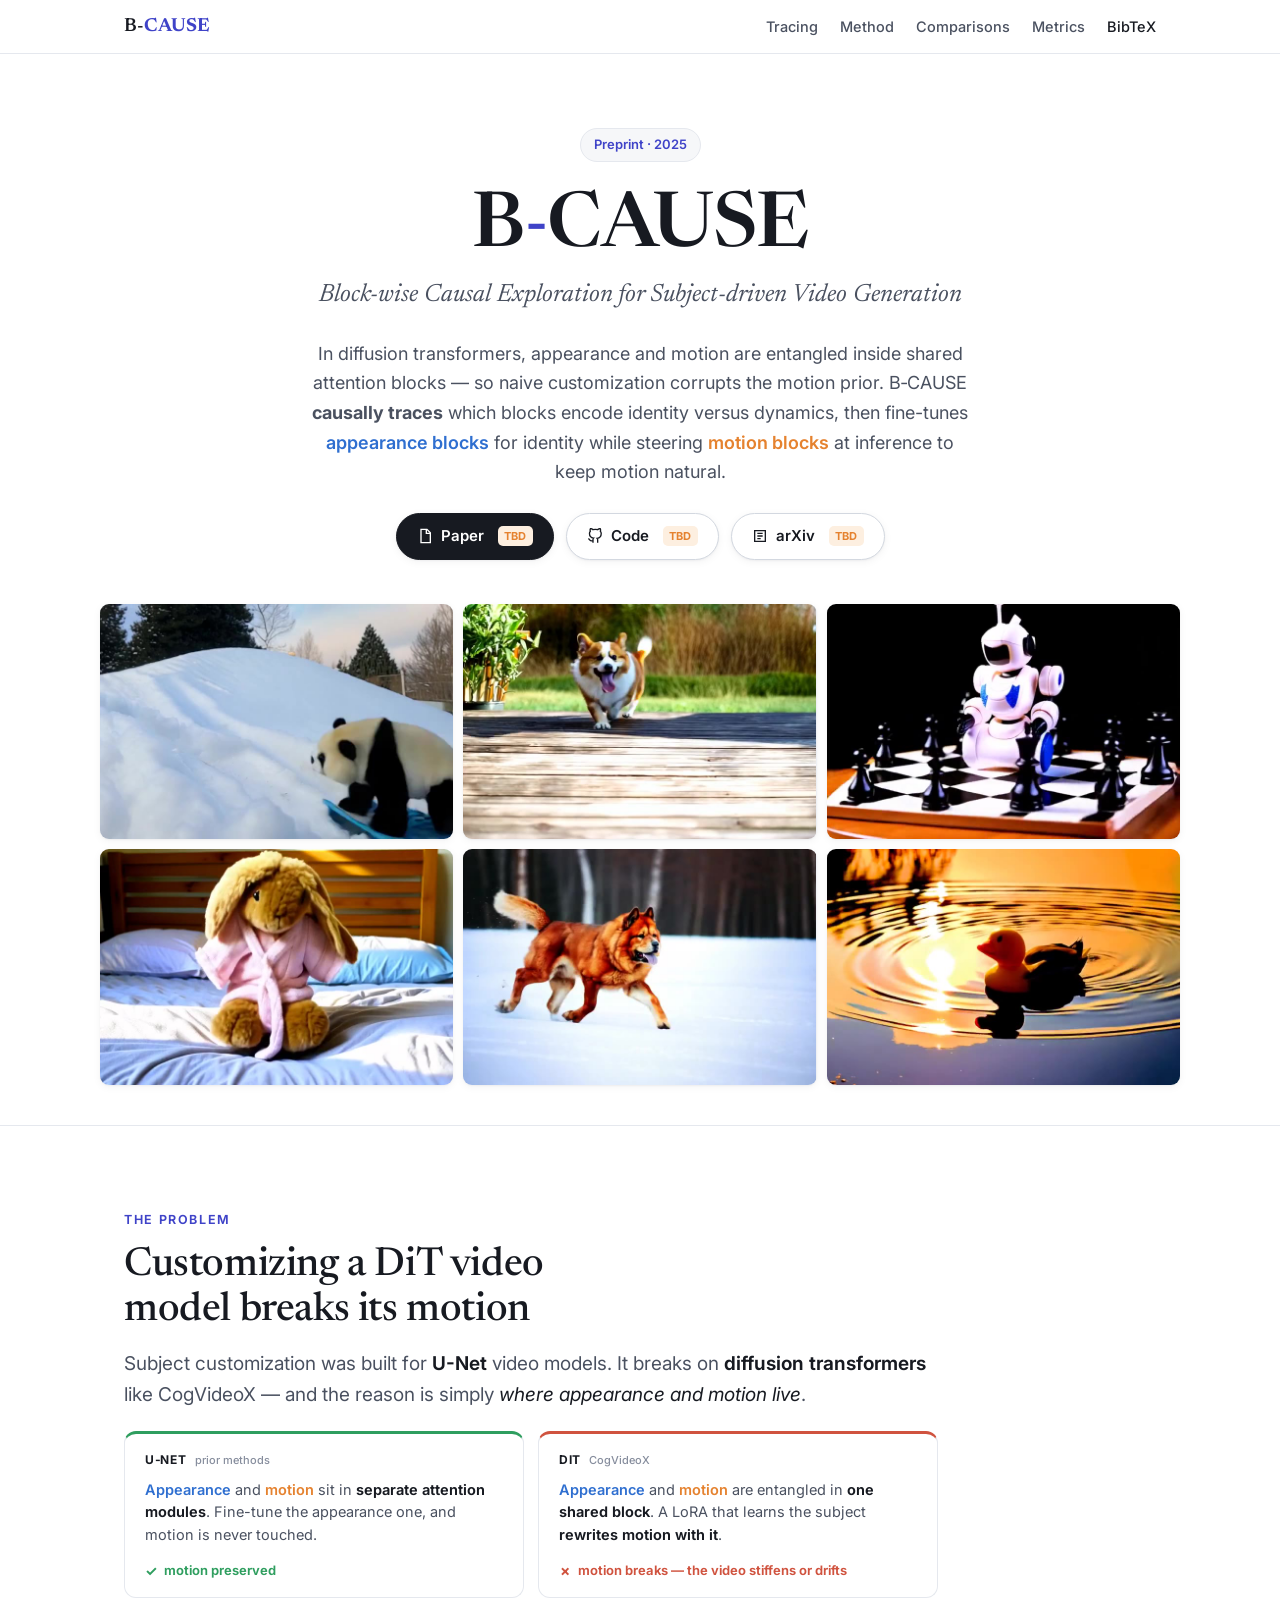
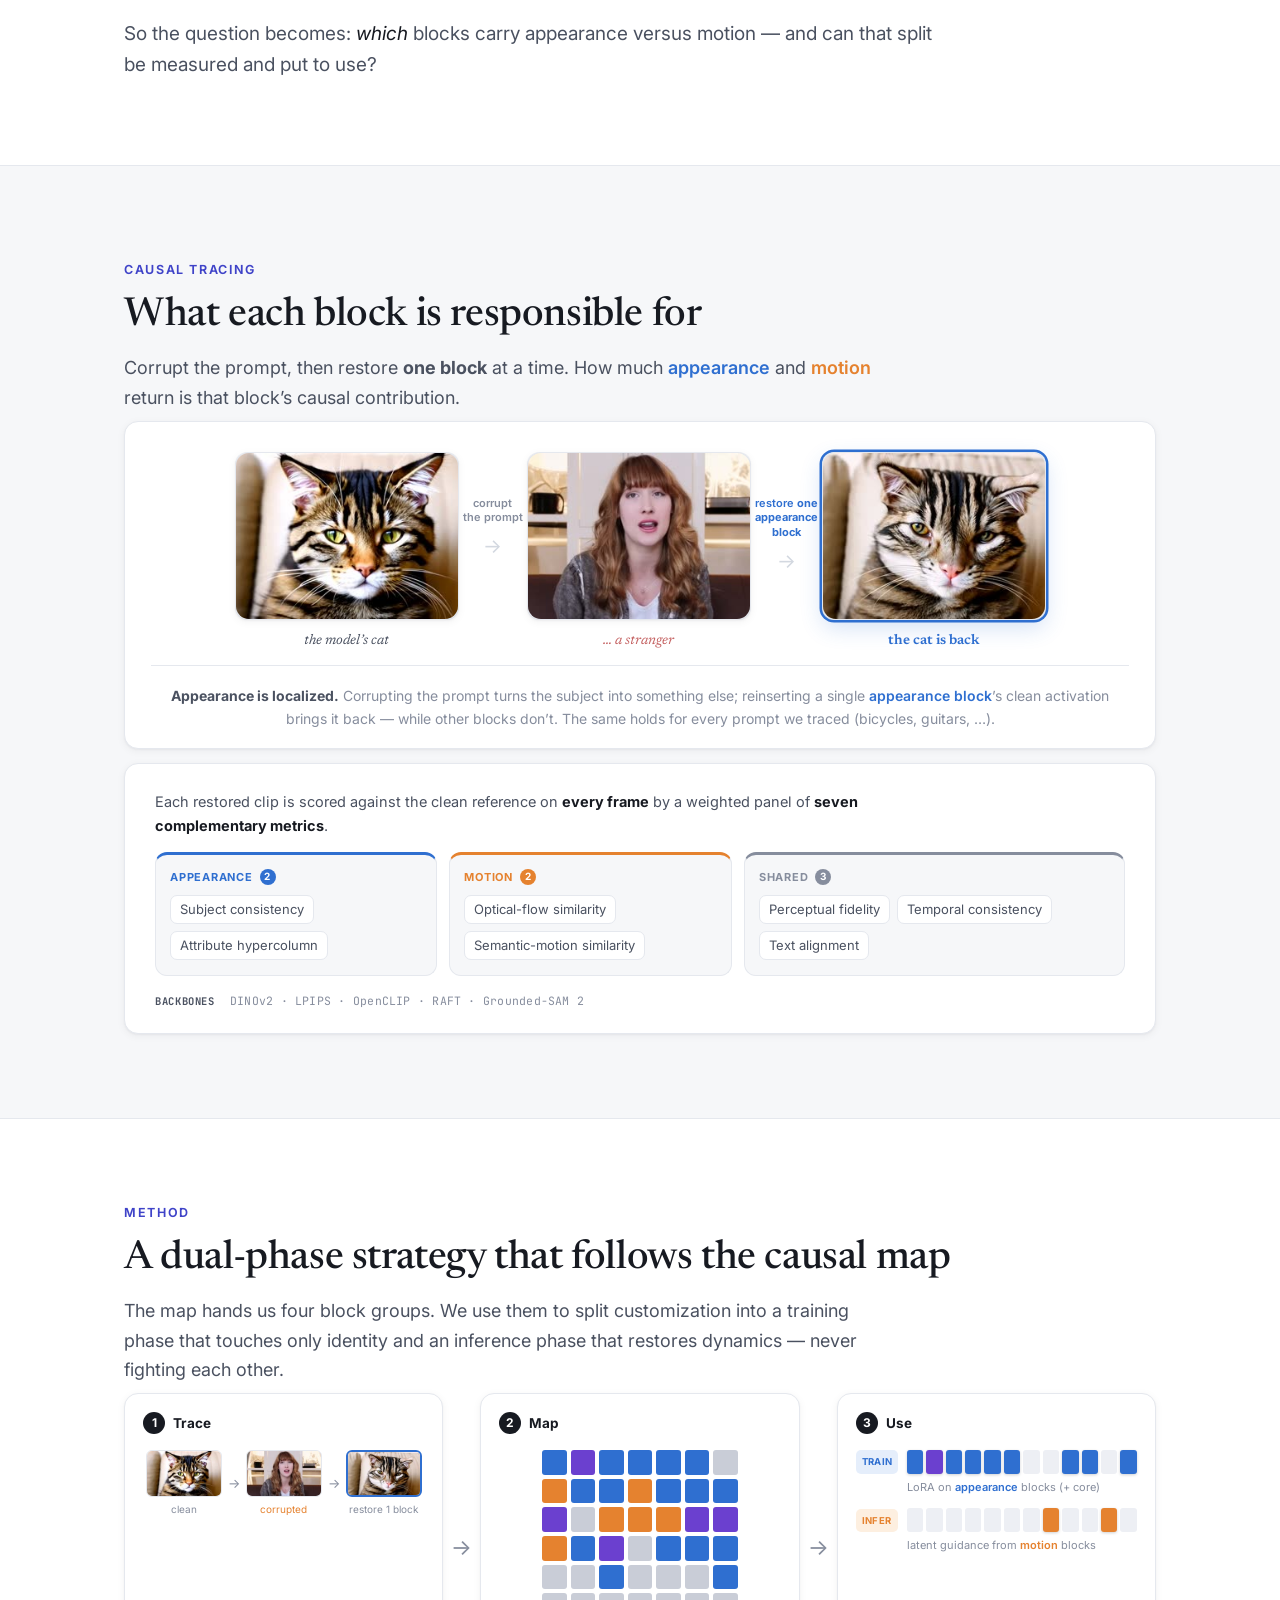
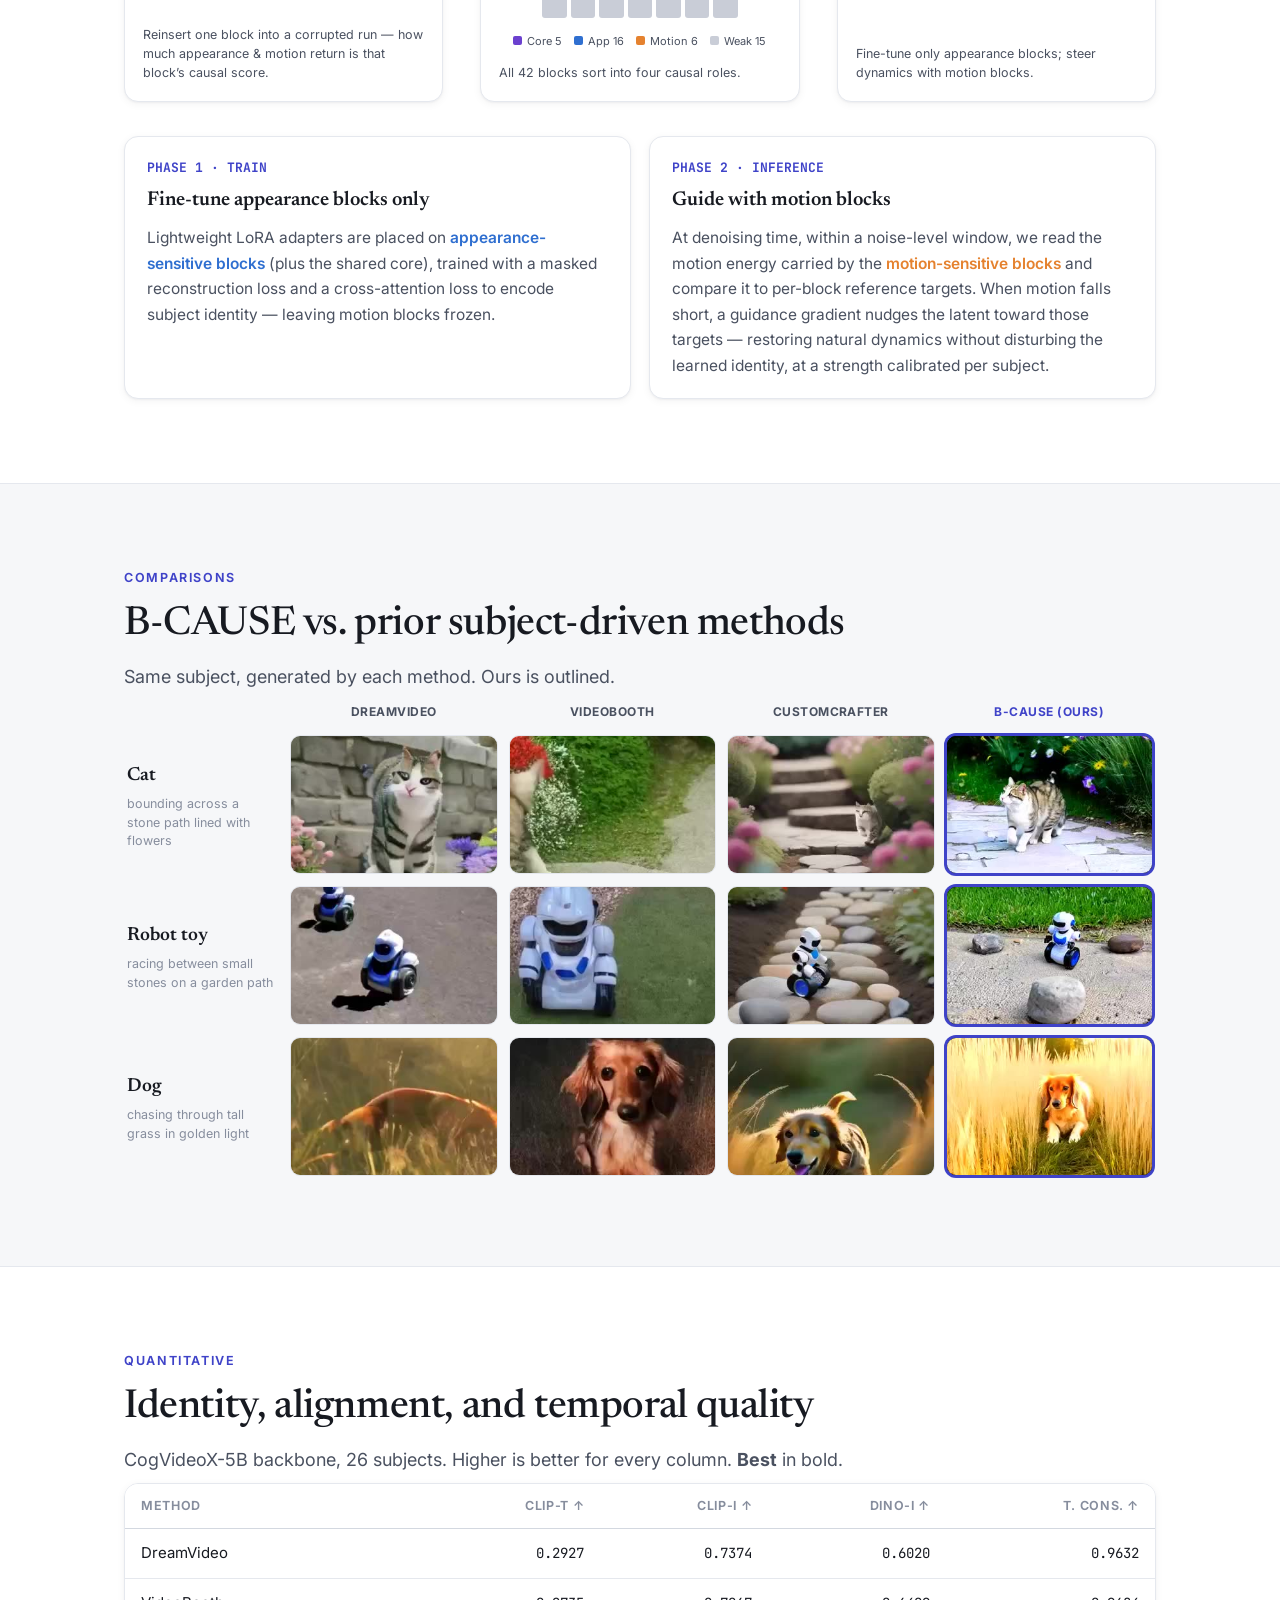
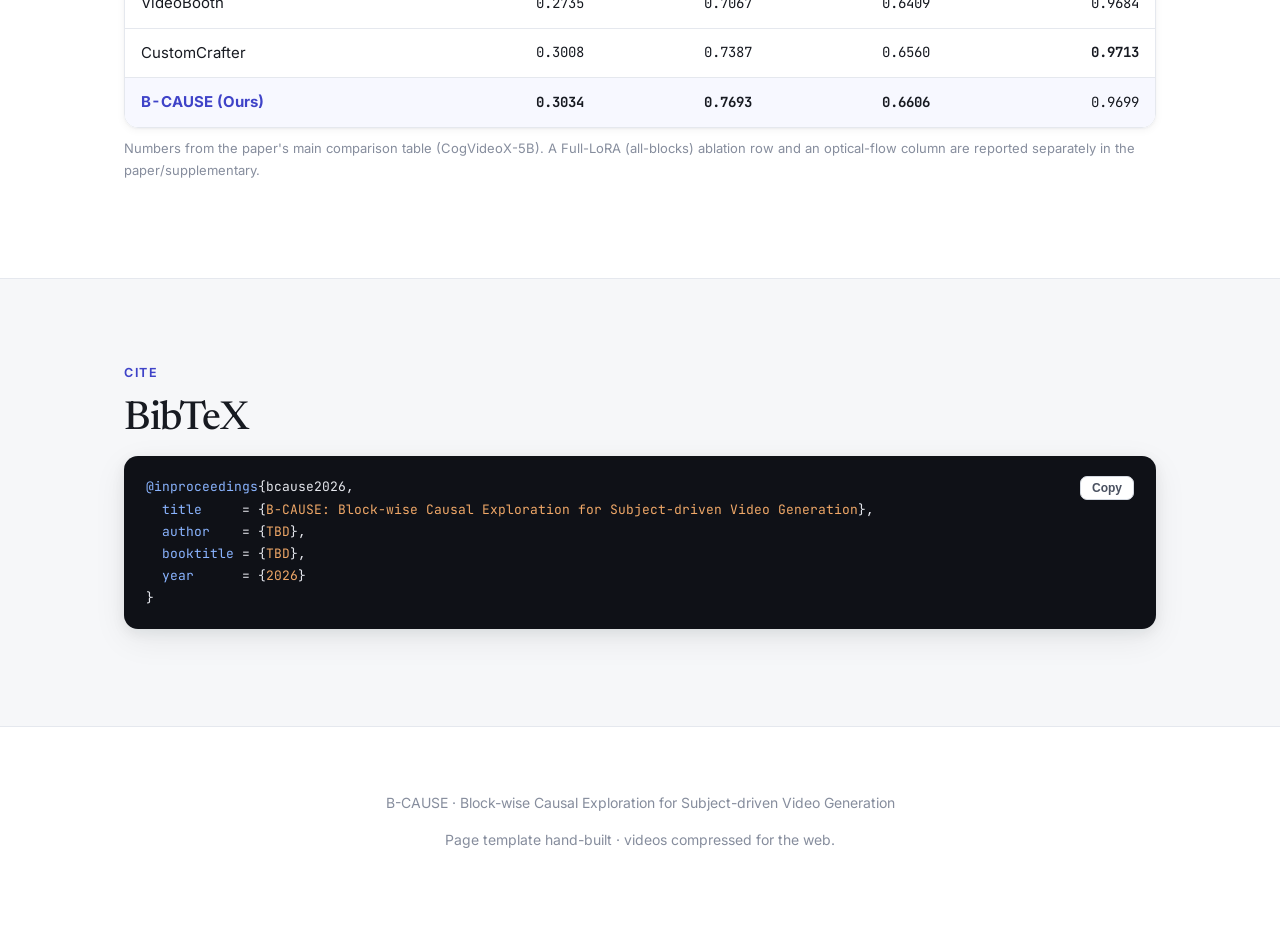
==== commit bdb7a3f0: "Problem section: replace weak schematic with clean U-Net vs DiT contrast cards Dropped the gimmicky " ====
--- a/index.html
+++ b/index.html
@@ -64,49 +64,26 @@
     <div class="problem-statement">
       <h2 class="section-title">Customizing a DiT video model breaks its motion</h2>
 
-      <figure class="dit-fig">
-        <div class="dit-panel">
-          <div class="dit-head">U&#8209;Net <span>prior methods</span></div>
-          <div class="dit-stack">
-            <div class="dit-blk app">
-              <div class="dit-blk-t">Spatial attention</div><div class="dit-blk-s">appearance</div>
-              <span class="dit-tag lora">tune this</span>
-            </div>
-            <div class="dit-blk mot">
-              <div class="dit-blk-t">Temporal attention</div><div class="dit-blk-s">motion</div>
-              <span class="dit-tag frozen">left alone</span>
-            </div>
-          </div>
-          <div class="dit-out good"><b>&#10003;</b> motion prior preserved</div>
-        </div>
-
-        <div class="dit-vs">vs</div>
-
-        <div class="dit-panel">
-          <div class="dit-head">DiT <span>CogVideoX</span></div>
-          <div class="dit-stack">
-            <div class="dit-blk mix">
-              <div class="dit-blk-t">Spatio&#8209;temporal attention</div>
-              <div class="dit-blk-s">appearance &amp; motion <b>entangled</b></div>
-              <span class="dit-tag lora wide">one LoRA hits both</span>
-            </div>
-          </div>
-          <div class="dit-out bad"><b>&#10007;</b> motion prior overwritten</div>
-        </div>
-        <figcaption>Prior methods tune the <span class="hl-app">appearance</span> module and leave <span class="hl-mot">motion</span> untouched. In a DiT the two live in one shared block, so a single LoRA corrupts both.</figcaption>
-      </figure>
-
-      <p>
-        U-Net video models keep <span class="hl-app">spatial</span> and <span class="hl-mot">temporal</span>
-        attention in separate modules, so identity can be tuned without touching motion. Modern
-        <span class="key">diffusion transformers</span> (e.g. CogVideoX) instead entangle both inside
-        <span class="key">shared spatio-temporal attention blocks</span>.
+      <p class="prob-lead">
+        Subject customization was built for <b>U-Net</b> video models. It breaks on
+        <b>diffusion transformers</b> like CogVideoX &mdash; and the reason is simply <em>where appearance and motion live</em>.
       </p>
-      <p>
-        The consequence: applying a LoRA uniformly across all blocks to learn a subject <span class="key">also
-        overwrites the pretrained motion prior</span> &mdash; identity improves, but the video stiffens or drifts.
-        The open question is <em>which</em> blocks carry appearance vs. motion, and whether that split can be
-        systematically characterized and exploited.
+
+      <div class="contrast">
+        <div class="ct-card ok">
+          <div class="ct-h">U&#8209;Net <span>prior methods</span></div>
+          <p><span class="hl-app">Appearance</span> and <span class="hl-mot">motion</span> sit in <b>separate attention modules</b>. Fine-tune the appearance one, and motion is never touched.</p>
+          <div class="ct-out ok"><b>&#10003;</b> motion preserved</div>
+        </div>
+        <div class="ct-card bad">
+          <div class="ct-h">DiT <span>CogVideoX</span></div>
+          <p><span class="hl-app">Appearance</span> and <span class="hl-mot">motion</span> are entangled in <b>one shared block</b>. A LoRA that learns the subject <b>rewrites motion with it</b>.</p>
+          <div class="ct-out bad"><b>&#10007;</b> motion breaks &mdash; the video stiffens or drifts</div>
+        </div>
+      </div>
+
+      <p class="prob-q">
+        So the question becomes: <em>which</em> blocks carry appearance versus motion &mdash; and can that split be measured and put to use?
       </p>
     </div>
   </div>
--- a/css/style.css
+++ b/css/style.css
@@ -154,33 +154,26 @@
 .problem-statement p { font-size: 19px; color: var(--ink-2); }
 .problem-statement .section-title { max-width: 20ch; }
 
-/* problem: U-Net (separable) vs DiT (entangled) schematic */
-.dit-fig { margin: 24px 0 28px; display: grid; grid-template-columns: 1fr auto 1fr; align-items: stretch; gap: 16px; }
-.dit-panel { display: flex; flex-direction: column; gap: 11px; }
-.dit-head { font-size: 12px; font-weight: 700; text-transform: uppercase; letter-spacing: .06em; color: var(--ink);
-  display: flex; align-items: baseline; gap: 8px; }
-.dit-head span { font-size: 11px; font-weight: 500; letter-spacing: 0; text-transform: none; color: var(--muted); }
-.dit-stack { display: flex; flex-direction: column; gap: 9px; flex: 1; }
-.dit-blk { position: relative; border-radius: 11px; padding: 15px 16px; border: 1.5px solid var(--hairline);
-  flex: 1; display: flex; flex-direction: column; justify-content: center; min-height: 64px; }
-.dit-blk-t { font-size: 15px; font-weight: 650; color: var(--ink); }
-.dit-blk-s { font-size: 12.5px; color: var(--ink-2); margin-top: 3px; }
-.dit-blk.app { background: color-mix(in srgb, var(--app) 9%, var(--surface)); border-color: color-mix(in srgb, var(--app) 42%, var(--hairline)); }
-.dit-blk.mot { background: color-mix(in srgb, var(--mot) 9%, var(--surface)); border-color: color-mix(in srgb, var(--mot) 42%, var(--hairline)); }
-.dit-blk.mix { min-height: 137px; border-color: color-mix(in srgb, var(--mot) 38%, var(--hairline));
-  background: linear-gradient(108deg, color-mix(in srgb, var(--app) 15%, var(--surface)), color-mix(in srgb, var(--mot) 15%, var(--surface))); }
-.dit-blk.mix .dit-blk-s b { color: var(--ink); }
-.dit-tag { position: absolute; top: -10px; right: 13px; font-size: 10.5px; font-weight: 700; text-transform: uppercase;
-  letter-spacing: .04em; padding: 3px 9px; border-radius: 20px; white-space: nowrap; }
-.dit-tag.lora { background: var(--ink); color: var(--surface); }
-.dit-tag.frozen { background: var(--surface-alt); color: var(--muted); border: 1px solid var(--hairline); }
-.dit-out { font-size: 13px; font-weight: 650; display: flex; align-items: center; gap: 7px; }
-.dit-out b { font-size: 15px; }
-.dit-out.good { color: #2f9e5f; }
-.dit-out.bad { color: #d0533f; }
-.dit-vs { align-self: center; font-family: var(--serif); font-style: italic; font-size: 17px; color: var(--muted); }
-.dit-fig figcaption { grid-column: 1 / -1; font-size: 13px; color: var(--muted); margin-top: 8px; line-height: 1.5; }
-@media (max-width: 620px) { .dit-fig { grid-template-columns: 1fr; } .dit-vs { padding: 2px 0; } }
+/* problem: clean U-Net vs DiT contrast cards */
+.prob-lead { margin: 0 0 20px; }
+.prob-lead b { color: var(--ink); font-weight: 650; }
+.prob-lead em, .prob-q em { font-style: italic; color: var(--ink); }
+.contrast { display: grid; grid-template-columns: 1fr 1fr; gap: 14px; margin: 0 0 20px; }
+.ct-card { border: 1px solid var(--hairline); border-top: 3px solid var(--edge); border-radius: 12px;
+  padding: 16px 20px 15px; background: var(--surface); }
+.ct-card.ok { --edge: #2f9e5f; }
+.ct-card.bad { --edge: #d0533f; }
+.ct-h { font-size: 12px; font-weight: 700; text-transform: uppercase; letter-spacing: .06em; color: var(--ink);
+  margin-bottom: 9px; display: flex; align-items: baseline; gap: 8px; }
+.ct-h span { font-size: 11px; font-weight: 500; letter-spacing: 0; text-transform: none; color: var(--muted); }
+.problem-statement .ct-card p { font-size: 14.5px; color: var(--ink-2); margin: 0 0 13px; line-height: 1.55; }
+.ct-card p b { color: var(--ink); font-weight: 650; }
+.ct-out { font-size: 13px; font-weight: 650; display: flex; align-items: center; gap: 7px; }
+.ct-out b { font-size: 14px; }
+.ct-out.ok { color: #2f9e5f; }
+.ct-out.bad { color: #d0533f; }
+.prob-q { margin: 0; }
+@media (max-width: 620px) { .contrast { grid-template-columns: 1fr; } }
 .key { color: var(--ink); font-weight: 600; }
 .hl-app { color: var(--app); font-weight: 600; }
 .hl-mot { color: var(--mot); font-weight: 600; }
@@ -393,17 +386,18 @@
 .step p { font-size: 15.5px; color: var(--ink-2); margin: 0; }
 
 /* ---------- comparisons ---------- */
-.cmp-set { margin-top: 26px; }
-.cmp-set h3 { font-family: var(--serif); font-weight: 600; font-size: 20px; margin: 0 0 4px; }
-.cmp-set .pl { color: var(--muted); font-size: 14px; margin: 0 0 14px; }
-.cmp-row { display: grid; gap: 12px; grid-template-columns: repeat(4, 1fr); }
-@media (max-width: 820px){ .cmp-row{ grid-template-columns: repeat(2,1fr);} }
-.cmp-cell { }
-.cmp-cell .tag { font-size: 12.5px; font-weight: 650; margin-bottom: 6px; display: flex; align-items: center; gap: 6px; }
-.cmp-cell.ours .tag { color: var(--accent); }
-.cmp-cell .tag .dot { width: 7px; height: 7px; border-radius: 50%; background: currentColor; }
-.cmp-cell.ours { }
-.cmp-cell.ours .vcard { outline: 2px solid var(--accent); outline-offset: 0; }
+.cmp-scroll { overflow-x: auto; margin-top: 8px; padding: 2px 3px 6px; }
+.cmp-table { min-width: 760px; display: grid; grid-template-columns: 152px repeat(4, 1fr); gap: 12px 11px; align-items: stretch; }
+.cmp-thead, .cmp-trow { display: contents; }
+.cmp-mh { align-self: end; text-align: center; font-size: 12px; font-weight: 700; text-transform: uppercase;
+  letter-spacing: .04em; color: var(--ink-2); padding-bottom: 2px; }
+.cmp-mh.ours { color: var(--accent); }
+.cmp-rowlabel { align-self: center; padding-right: 6px; }
+.cmp-rowlabel h3 { font-family: var(--serif); font-weight: 600; font-size: 19px; margin: 0 0 4px; }
+.cmp-rowlabel p { color: var(--muted); font-size: 12.5px; margin: 0; line-height: 1.45; }
+.cmp-vcell { border-radius: 10px; overflow: hidden; background: #000; border: 1px solid var(--hairline); position: relative; }
+.cmp-vcell video { width: 100%; aspect-ratio: 3/2; object-fit: cover; display: block; }
+.cmp-vcell.ours { border-color: var(--accent); box-shadow: 0 0 0 2px var(--accent); }
 
 /* ---------- quantitative table ---------- */
 .tbl-scroll { overflow-x: auto; border-radius: var(--radius); border: 1px solid var(--hairline);
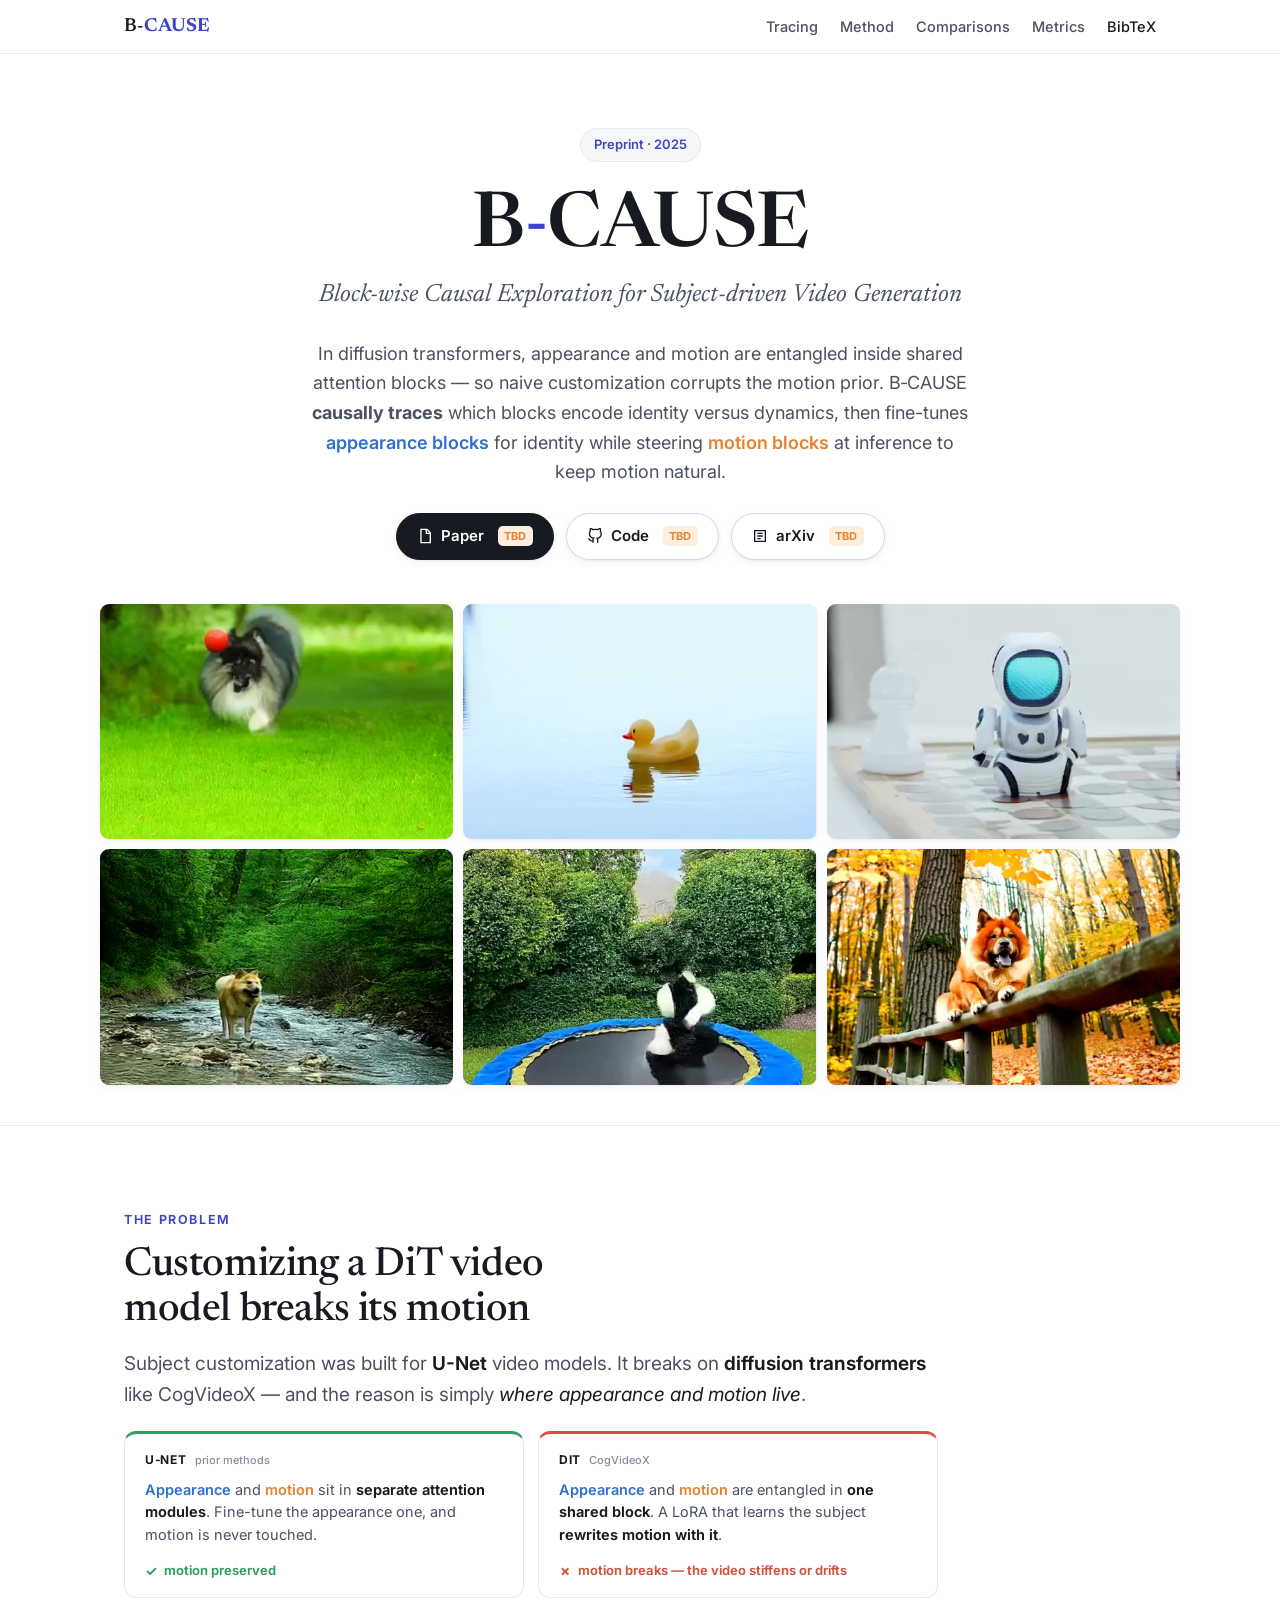
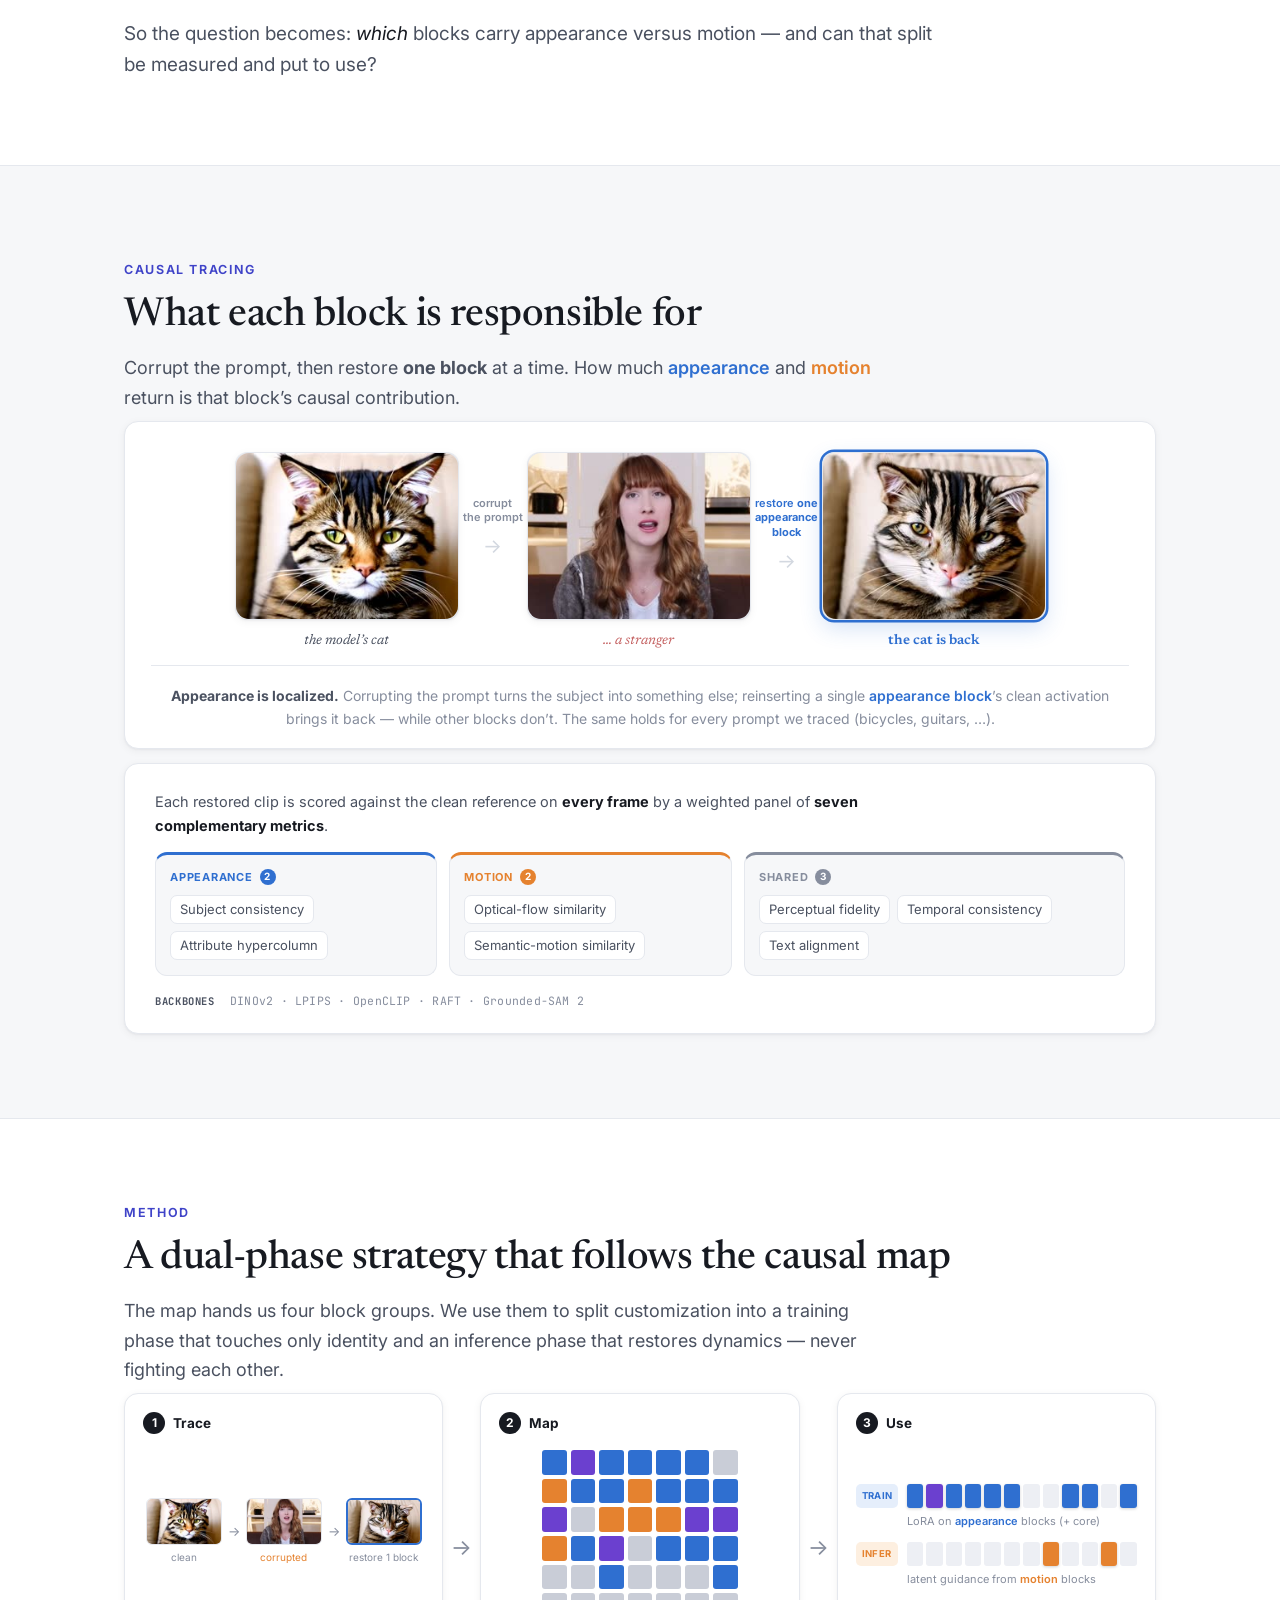
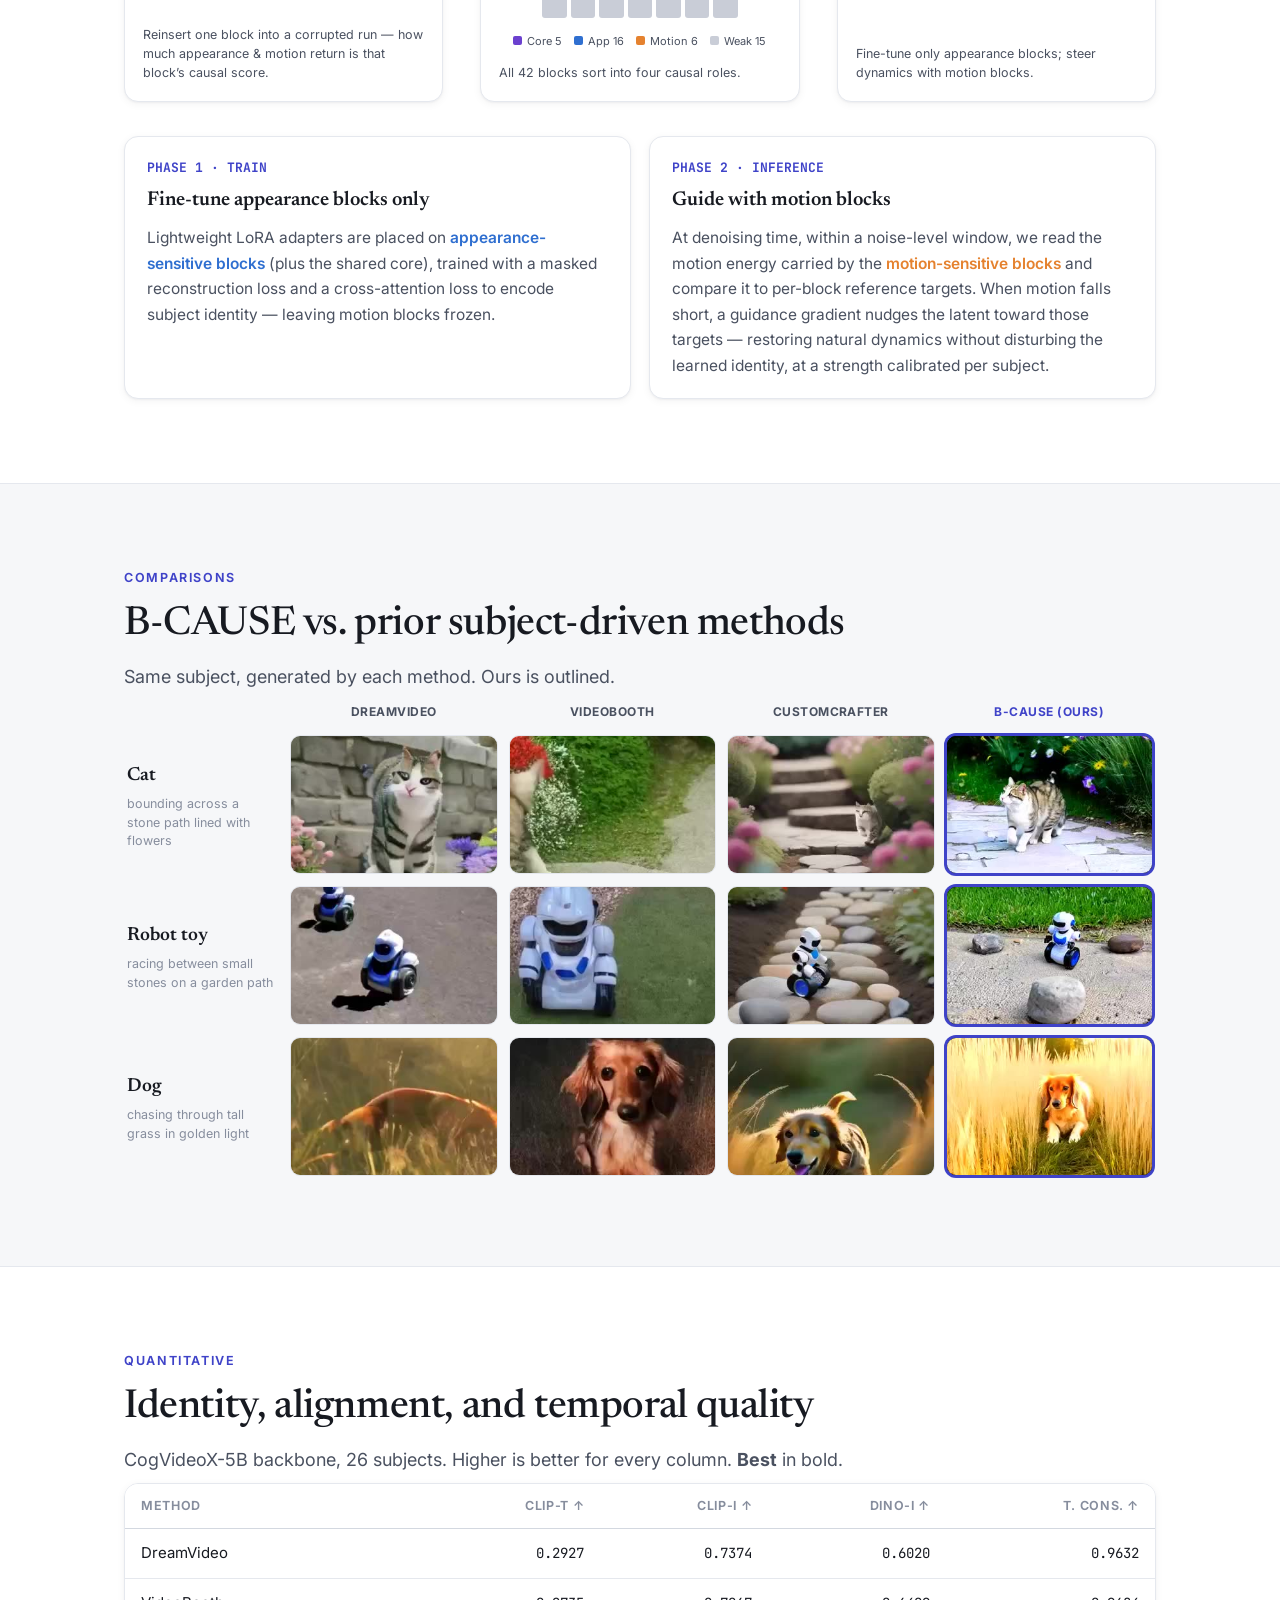
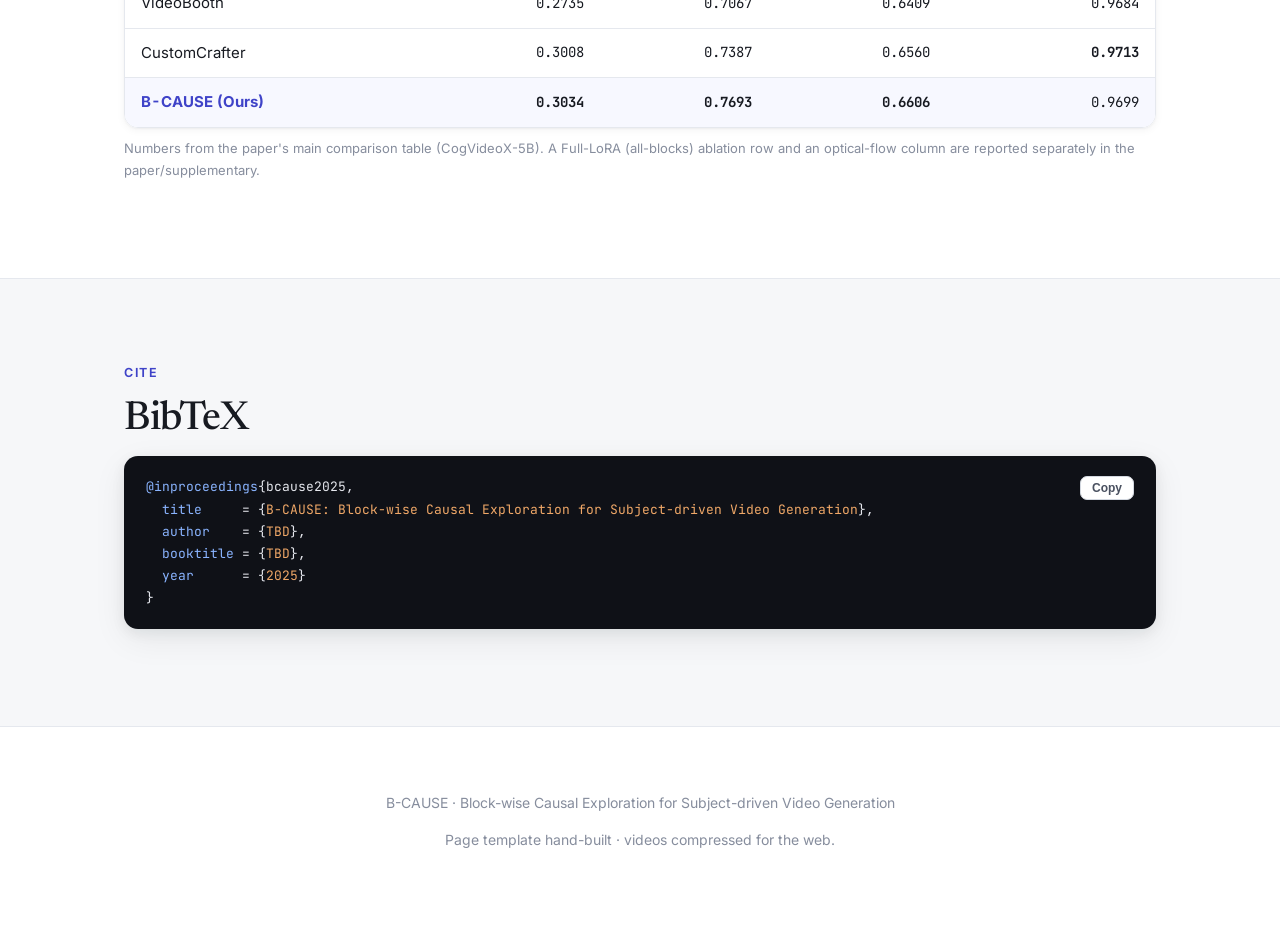
==== commit 8a4829aa: "Hero grid v2: strongest curated clips (5x Wan2.2 showcase + 1x CogVideoX best-of-5); BibTeX year 202" ====
--- a/index.html
+++ b/index.html
@@ -189,11 +189,11 @@
   <div class="wrap">
     <p class="eyebrow">Cite</p>
     <h2 class="section-title">BibTeX</h2>
-    <pre class="bibtex" id="bibtex"><button class="copy-btn" onclick="copyBib()">Copy</button><span class="k">@inproceedings</span>{bcause2026,
+    <pre class="bibtex" id="bibtex"><button class="copy-btn" onclick="copyBib()">Copy</button><span class="k">@inproceedings</span>{bcause2025,
   <span class="k">title</span>     = {<span class="s">B-CAUSE: Block-wise Causal Exploration for Subject-driven Video Generation</span>},
   <span class="k">author</span>    = {<span class="s">TBD</span>},
   <span class="k">booktitle</span> = {<span class="s">TBD</span>},
-  <span class="k">year</span>      = {<span class="s">2026</span>}
+  <span class="k">year</span>      = {<span class="s">2025</span>}
 }</pre>
   </div>
 </section>
--- a/css/style.css
+++ b/css/style.css
@@ -444,6 +444,7 @@
   background: var(--ink); color: #fff; font-size: 12px; font-weight: 700; }
 .pl-arrow { align-self: center; color: var(--muted); font-size: 22px; flex: 0 0 auto; }
 .pl-cap { font-size: 12.5px; color: var(--ink-2); margin: auto 0 0; padding-top: 14px; line-height: 1.5; }
+.pl-trace, .pl-use { margin-top: auto; }
 .pl-trace { display: flex; align-items: center; gap: 6px; justify-content: center; flex-wrap: wrap; }
 .pl-trace figure { margin: 0; text-align: center; }
 .pl-trace img { width: 76px; height: 47px; object-fit: cover; border-radius: 6px; border: 1px solid var(--hairline); display: block; }
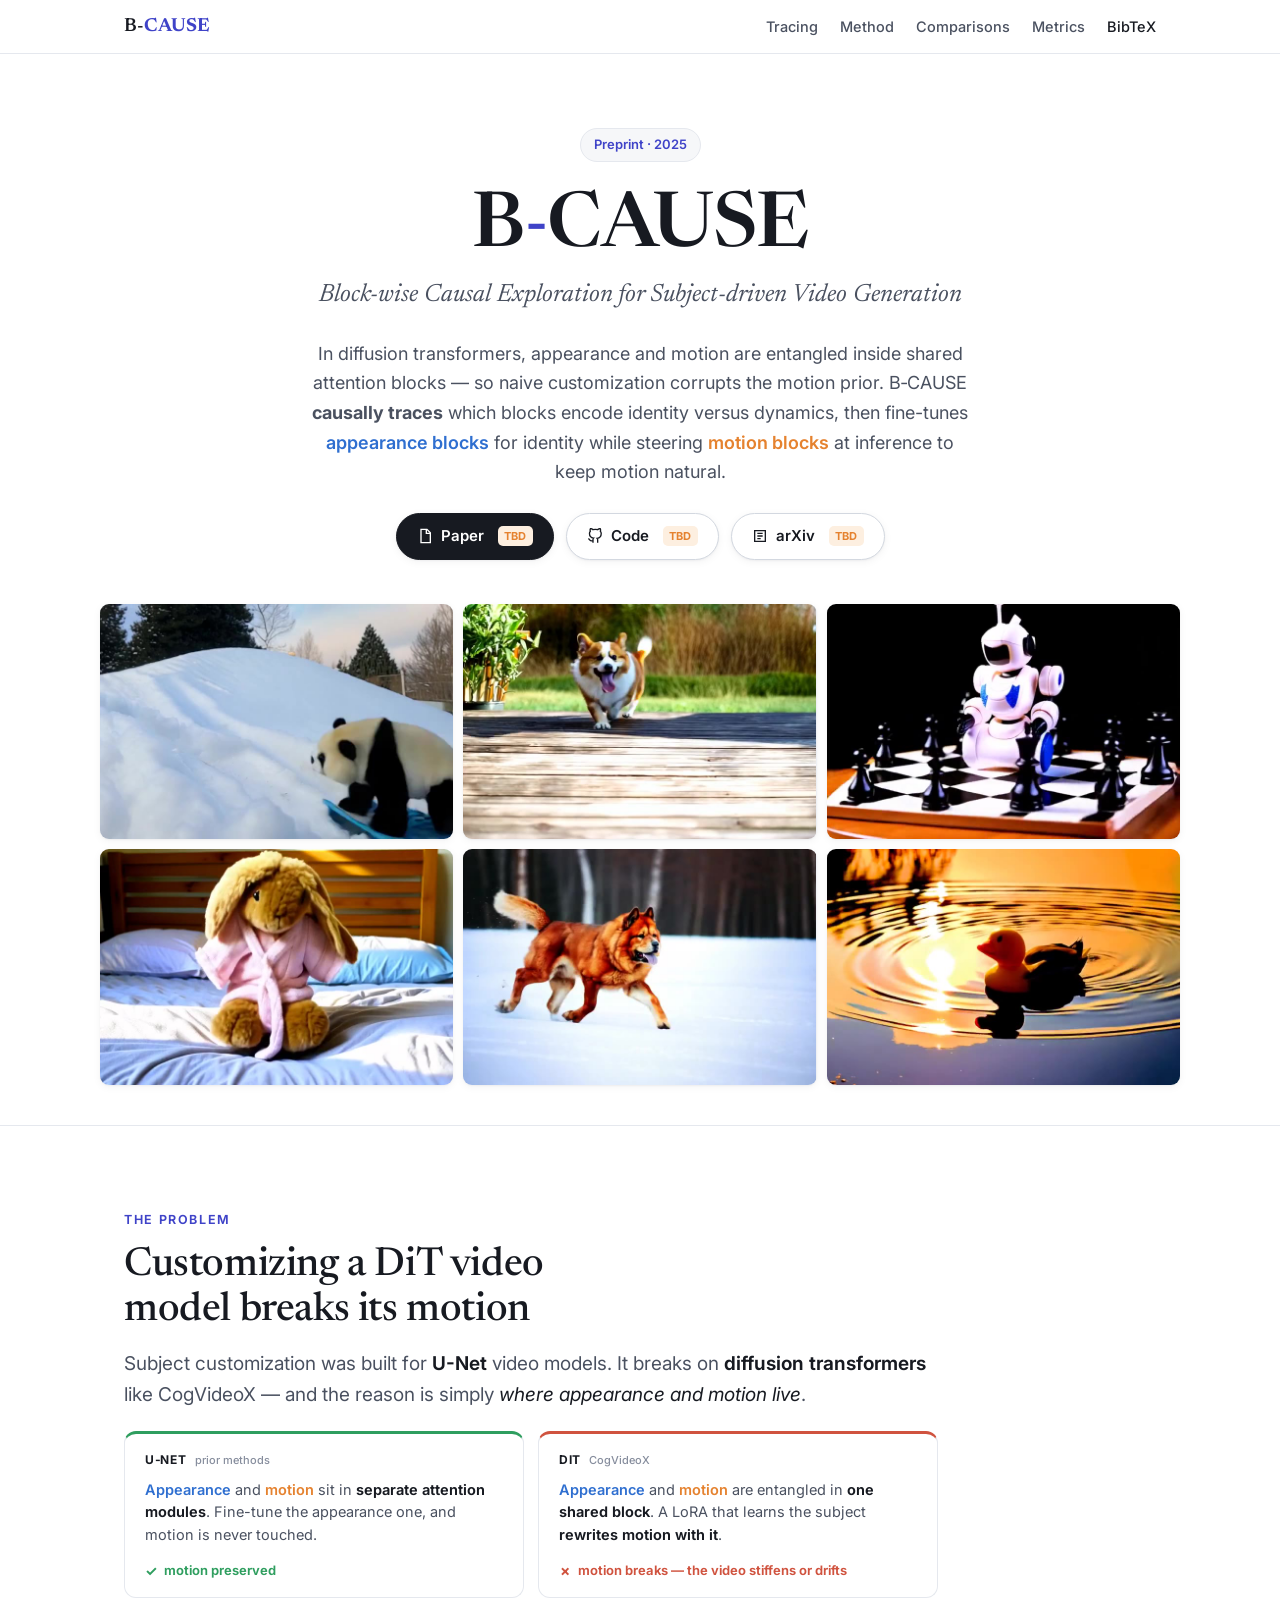
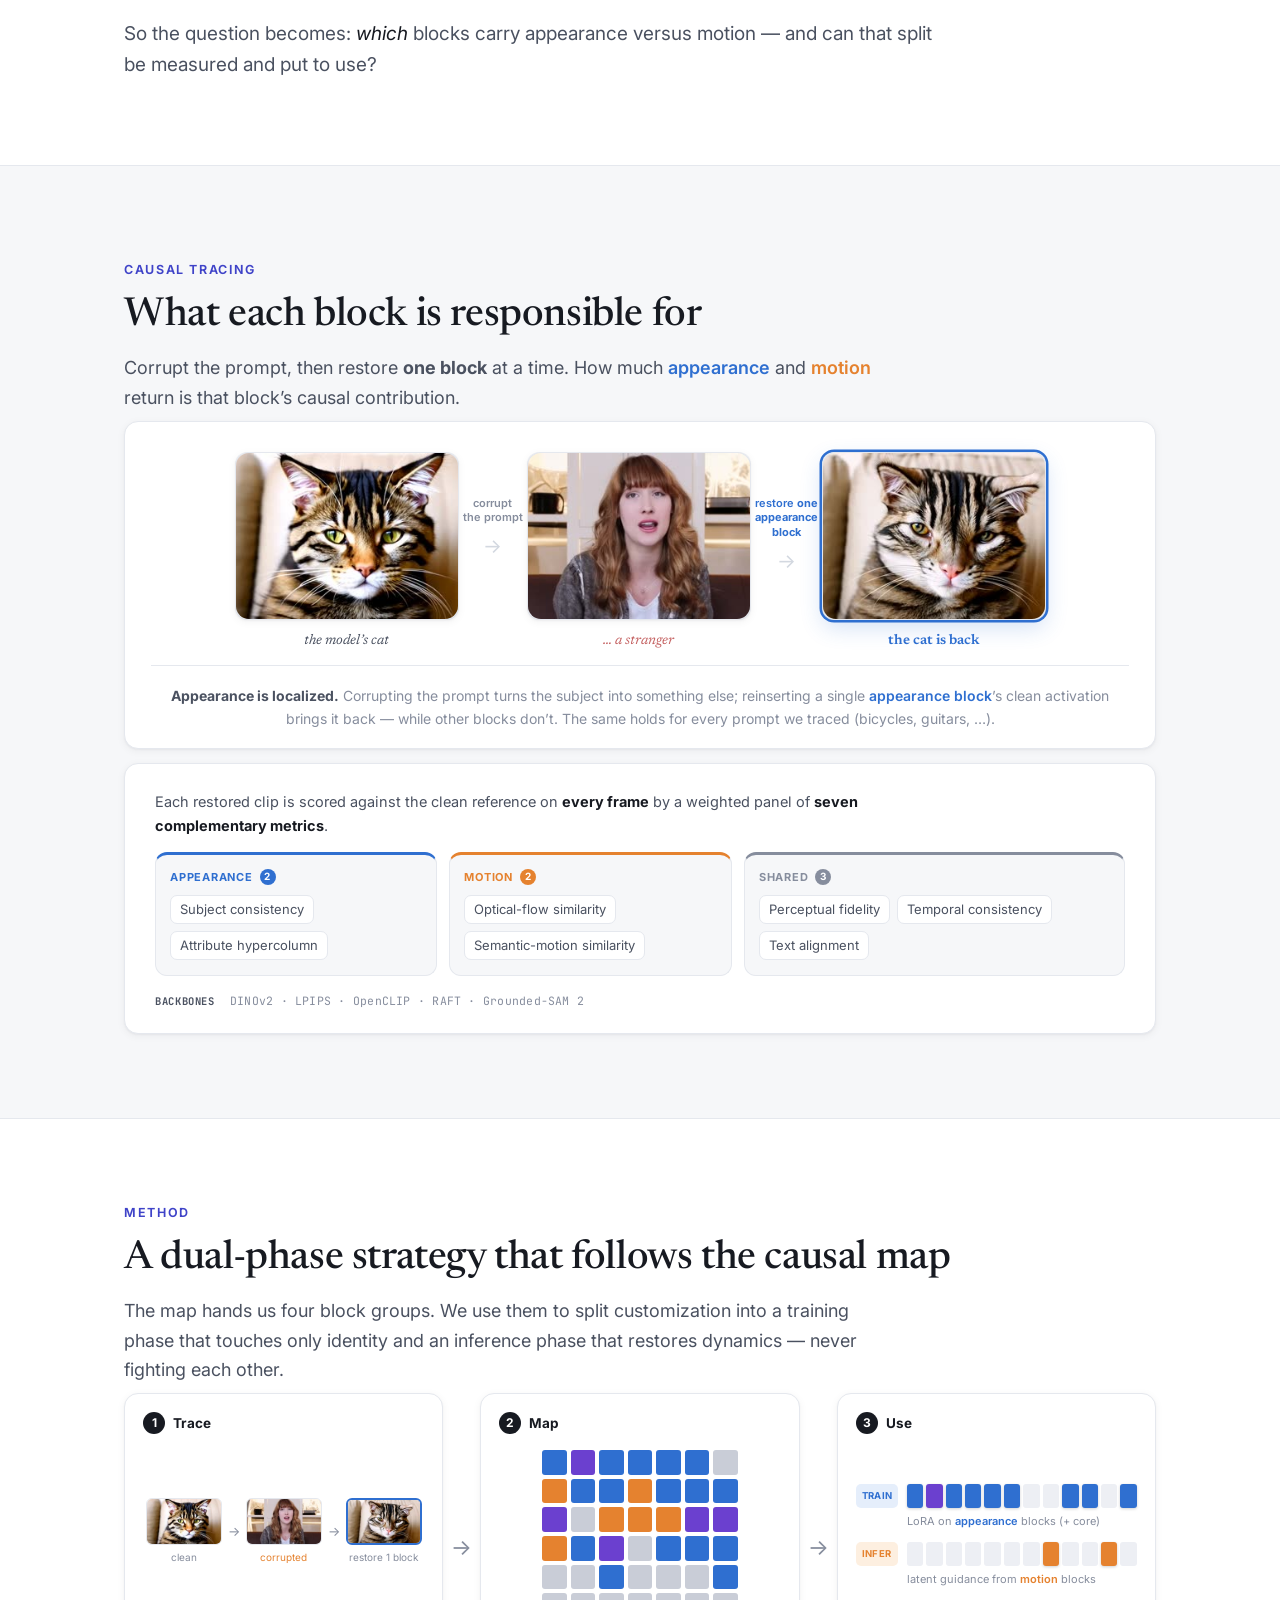
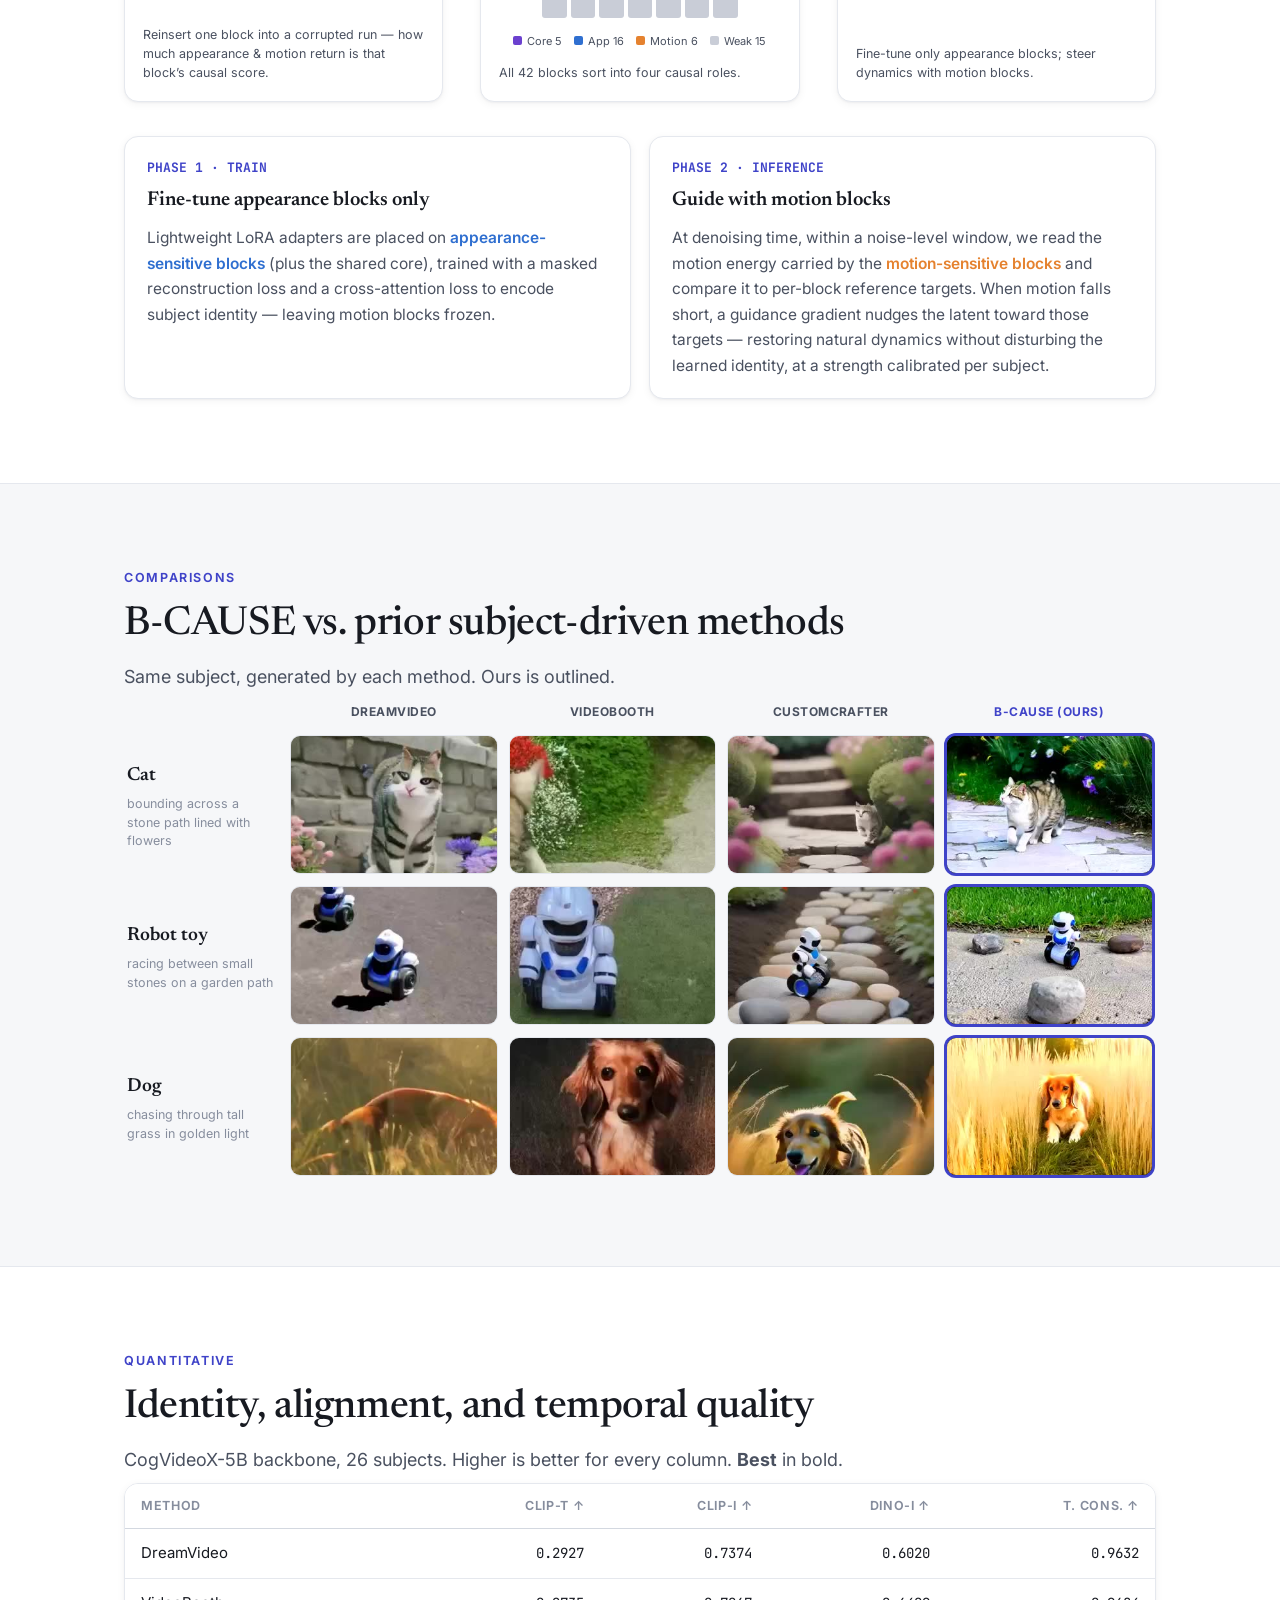
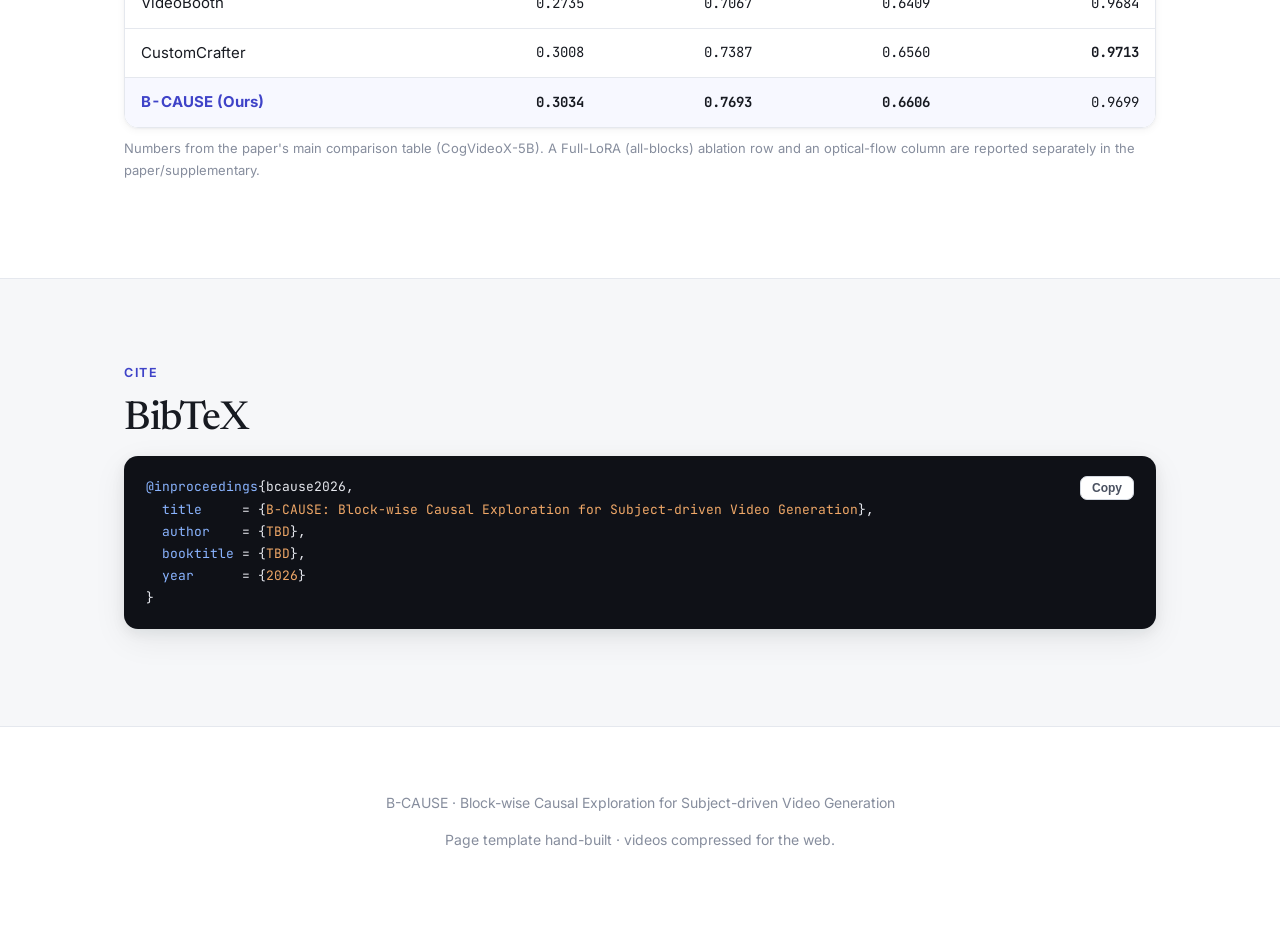
==== commit d694a077: "Revert "Hero grid v2: strongest curated clips (5x Wan2.2 showcase + 1x CogVideoX best-of-5); BibTeX " ====
--- a/index.html
+++ b/index.html
@@ -189,11 +189,11 @@
   <div class="wrap">
     <p class="eyebrow">Cite</p>
     <h2 class="section-title">BibTeX</h2>
-    <pre class="bibtex" id="bibtex"><button class="copy-btn" onclick="copyBib()">Copy</button><span class="k">@inproceedings</span>{bcause2025,
+    <pre class="bibtex" id="bibtex"><button class="copy-btn" onclick="copyBib()">Copy</button><span class="k">@inproceedings</span>{bcause2026,
   <span class="k">title</span>     = {<span class="s">B-CAUSE: Block-wise Causal Exploration for Subject-driven Video Generation</span>},
   <span class="k">author</span>    = {<span class="s">TBD</span>},
   <span class="k">booktitle</span> = {<span class="s">TBD</span>},
-  <span class="k">year</span>      = {<span class="s">2025</span>}
+  <span class="k">year</span>      = {<span class="s">2026</span>}
 }</pre>
   </div>
 </section>
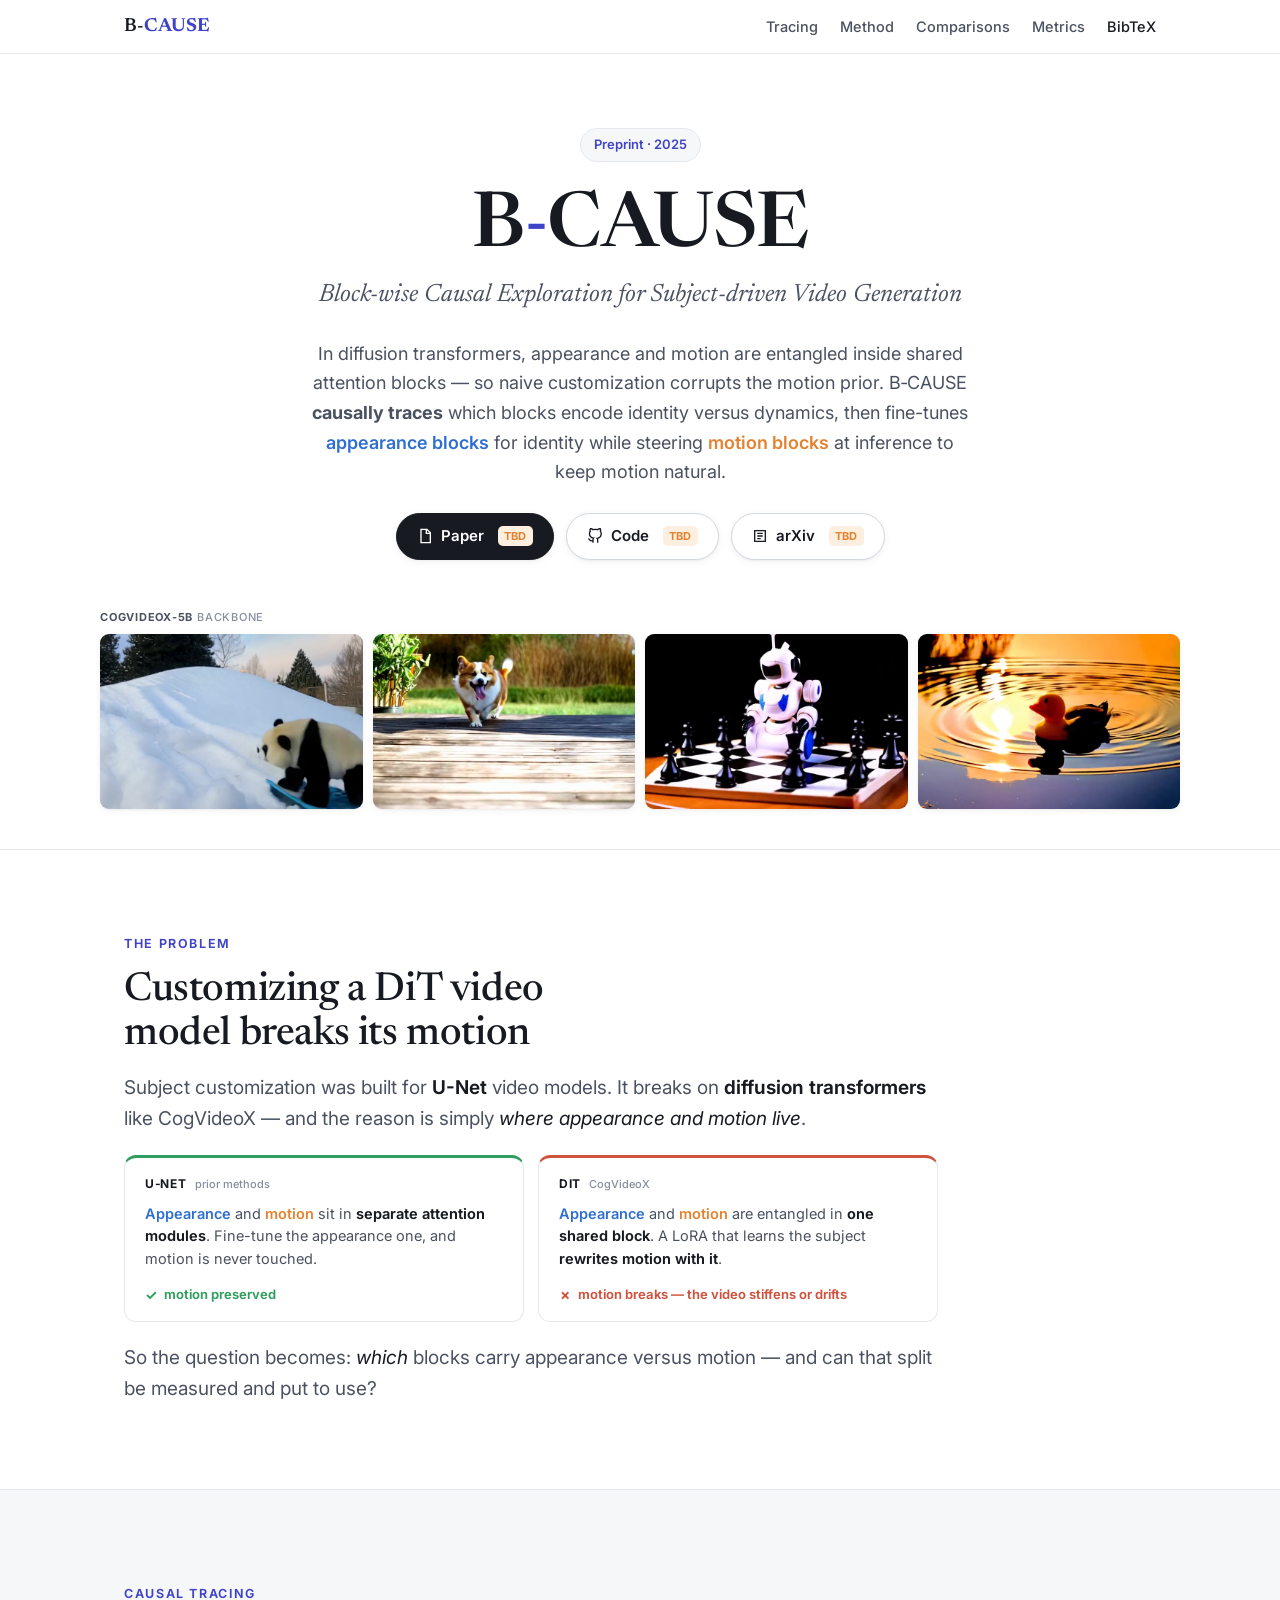
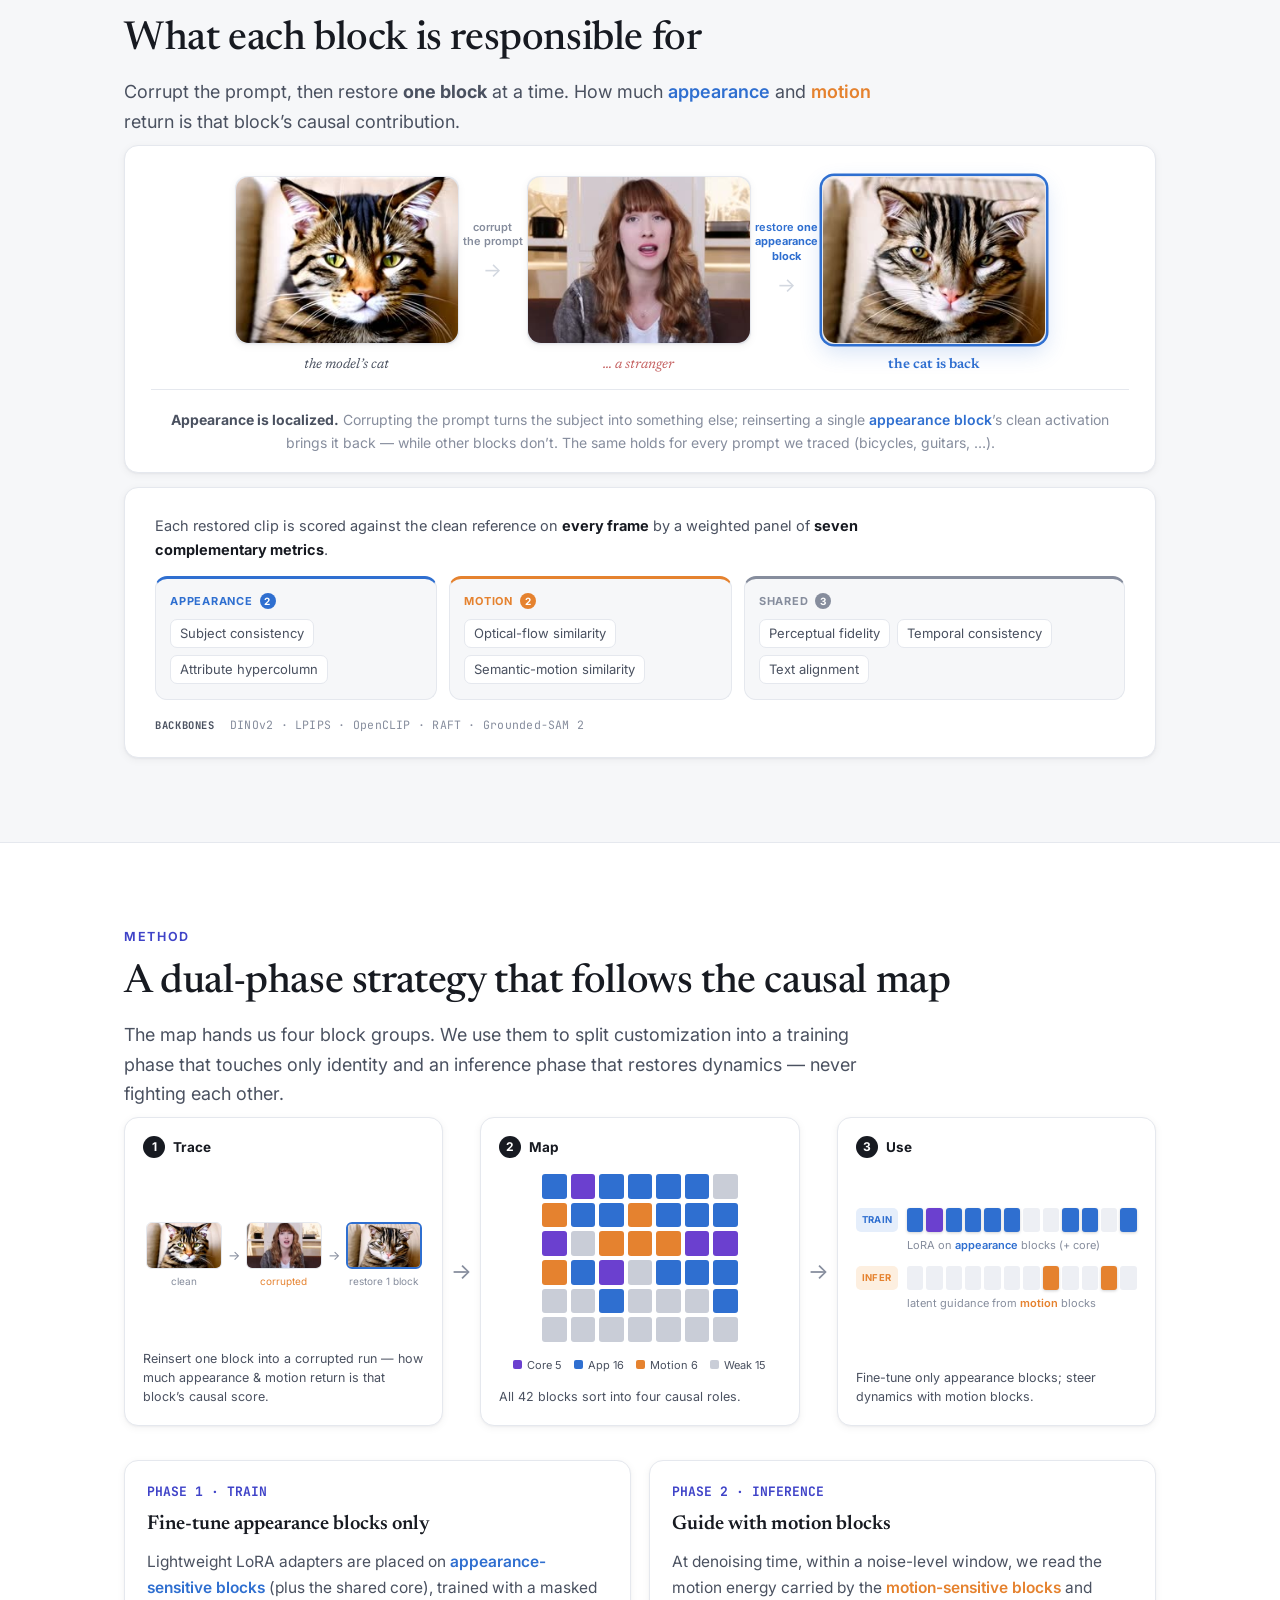
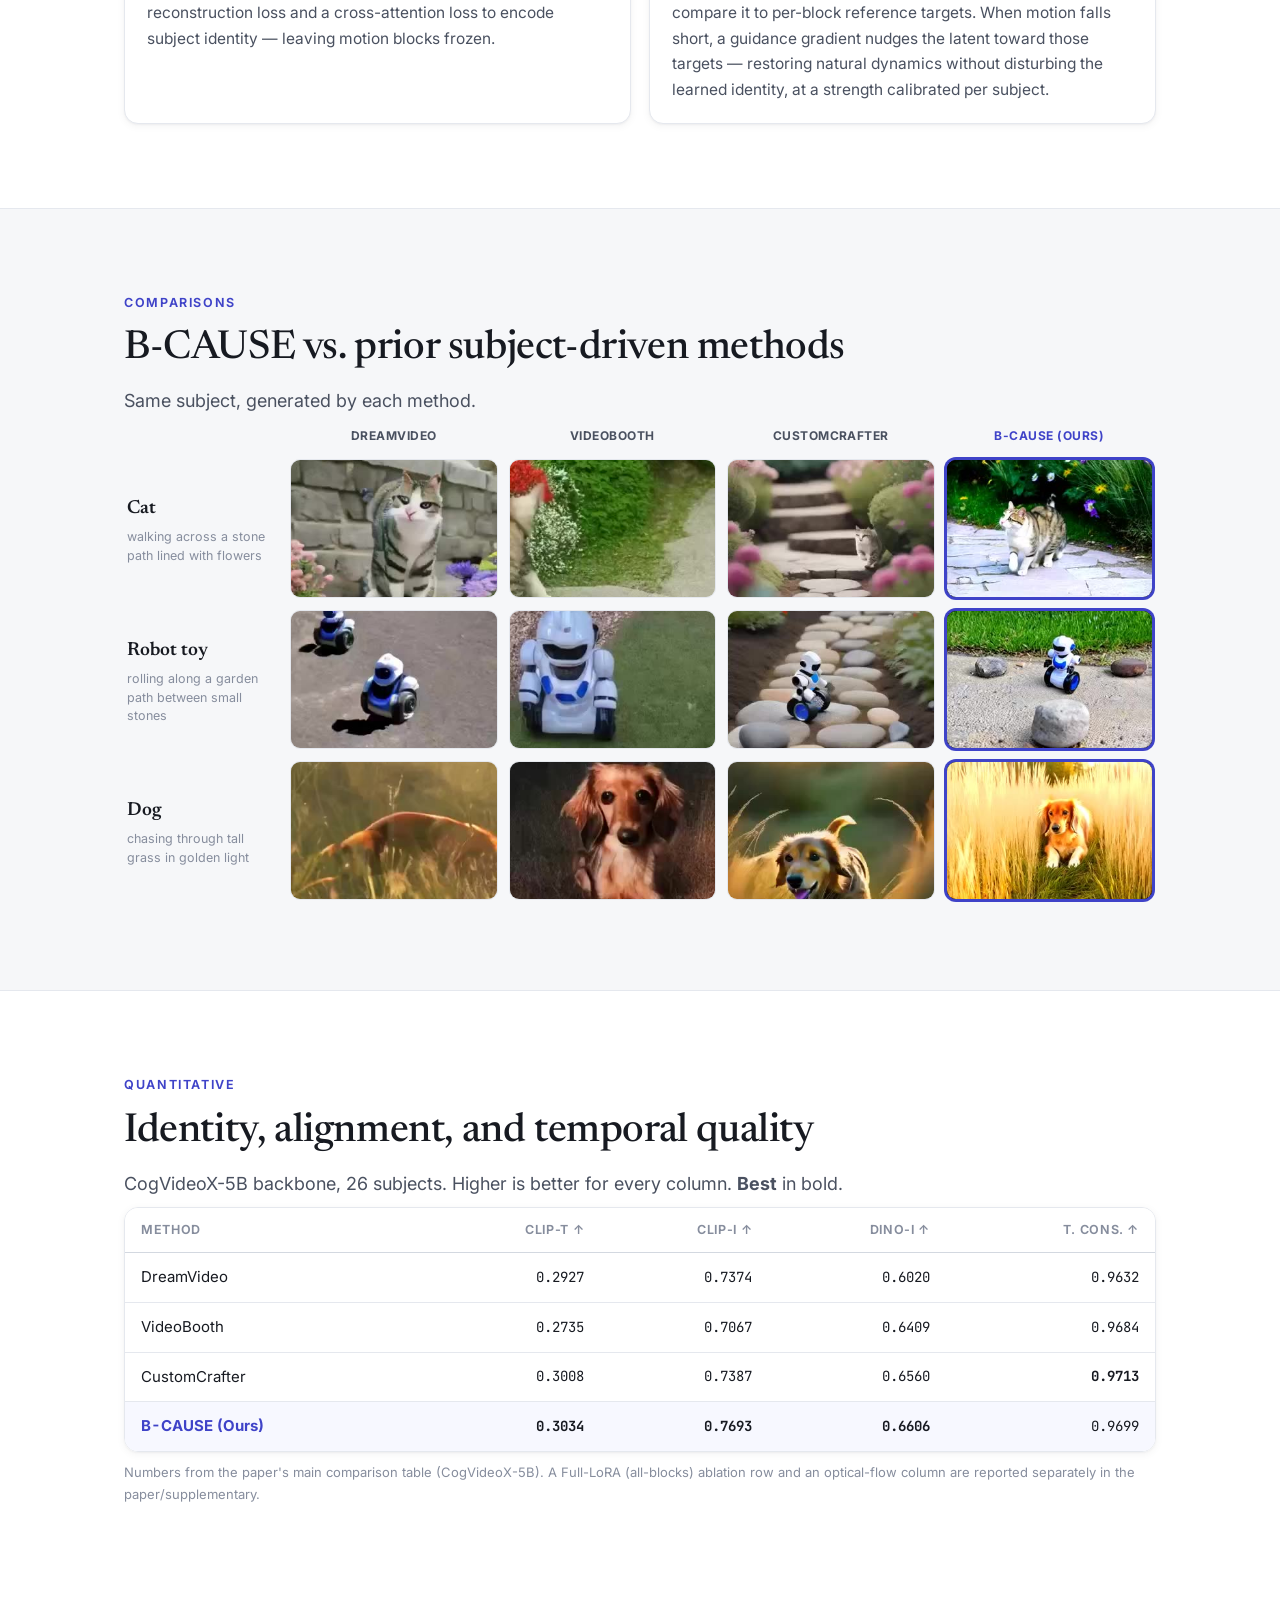
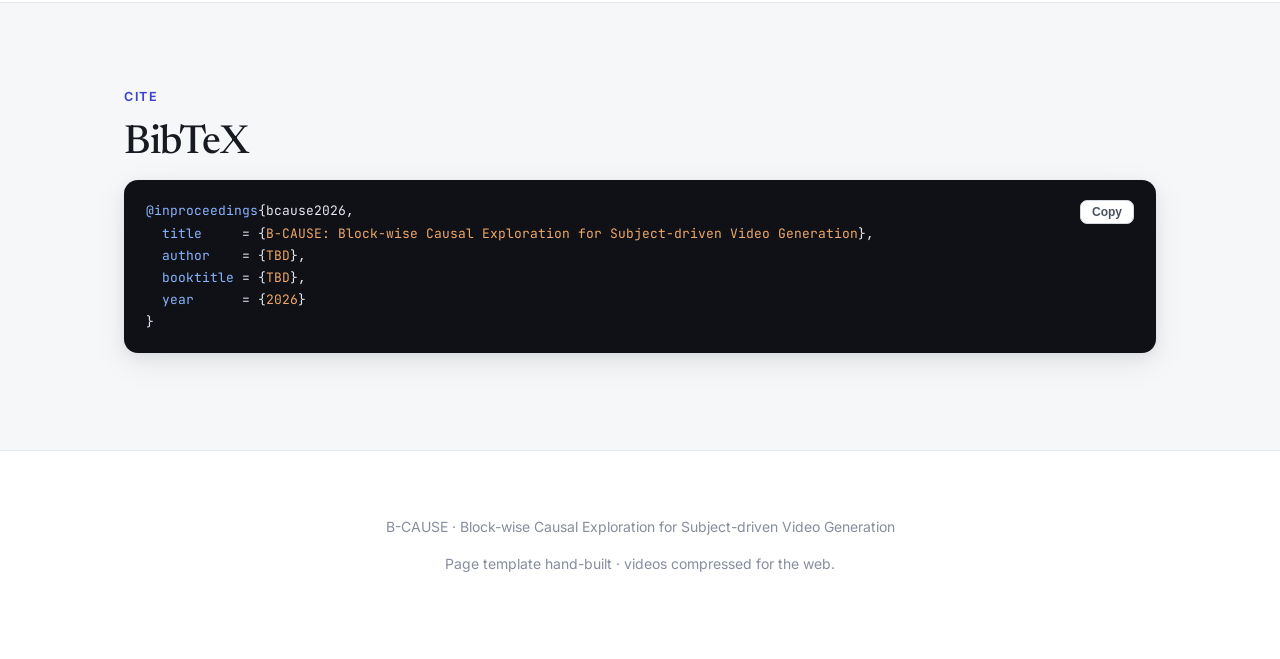
==== commit f0f1bbc0: "Comparisons copy: robot label matches visible action (rolling), drop 'Ours is outlined.' Co-Authored" ====
--- a/index.html
+++ b/index.html
@@ -168,7 +168,7 @@
   <div class="wrap">
     <p class="eyebrow">Comparisons</p>
     <h2 class="section-title">B-CAUSE vs. prior subject-driven methods</h2>
-    <p class="section-lead">Same subject, generated by each method. Ours is outlined.</p>
+    <p class="section-lead">Same subject, generated by each method.</p>
     <div id="cmpContainer"></div>
   </div>
 </section>
--- a/css/style.css
+++ b/css/style.css
@@ -119,15 +119,16 @@
 .placeholder-tag { font-size: 11px; font-weight: 700; color: var(--mot);
   background: var(--mot-soft); padding: 1px 6px; border-radius: 5px; margin-left: 6px; letter-spacing: .03em; }
 
-/* ---------- hero video grid ---------- */
-.hero-grid {
-  margin-top: 44px; display: grid; gap: 10px;
-  grid-template-columns: repeat(3, 1fr);
-}
+/* ---------- hero video grid: one row per backbone ---------- */
+.hero-grid { margin-top: 40px; display: flex; flex-direction: column; gap: 8px; }
+.hero-rowlabel { text-align: left; font-size: 11px; font-weight: 700; text-transform: uppercase;
+  letter-spacing: .07em; color: var(--ink-2); margin-top: 8px; }
+.hero-rowlabel span { color: var(--muted); font-weight: 500; }
+.hero-row { display: grid; gap: 10px; grid-template-columns: repeat(4, 1fr); }
 .hero-grid .cell { border-radius: var(--radius-sm); overflow: hidden; background: var(--surface-sunk);
   aspect-ratio: 3/2; box-shadow: var(--shadow-sm); }
 .hero-grid video { width: 100%; height: 100%; object-fit: cover; }
-@media (max-width: 900px) { .hero-grid { grid-template-columns: repeat(2, 1fr); } }
+@media (max-width: 900px) { .hero-row { grid-template-columns: repeat(2, 1fr); } }
 
 /* ---------- generic video card ---------- */
 .vcard { border-radius: var(--radius-sm); overflow: hidden; background: var(--surface-sunk);
